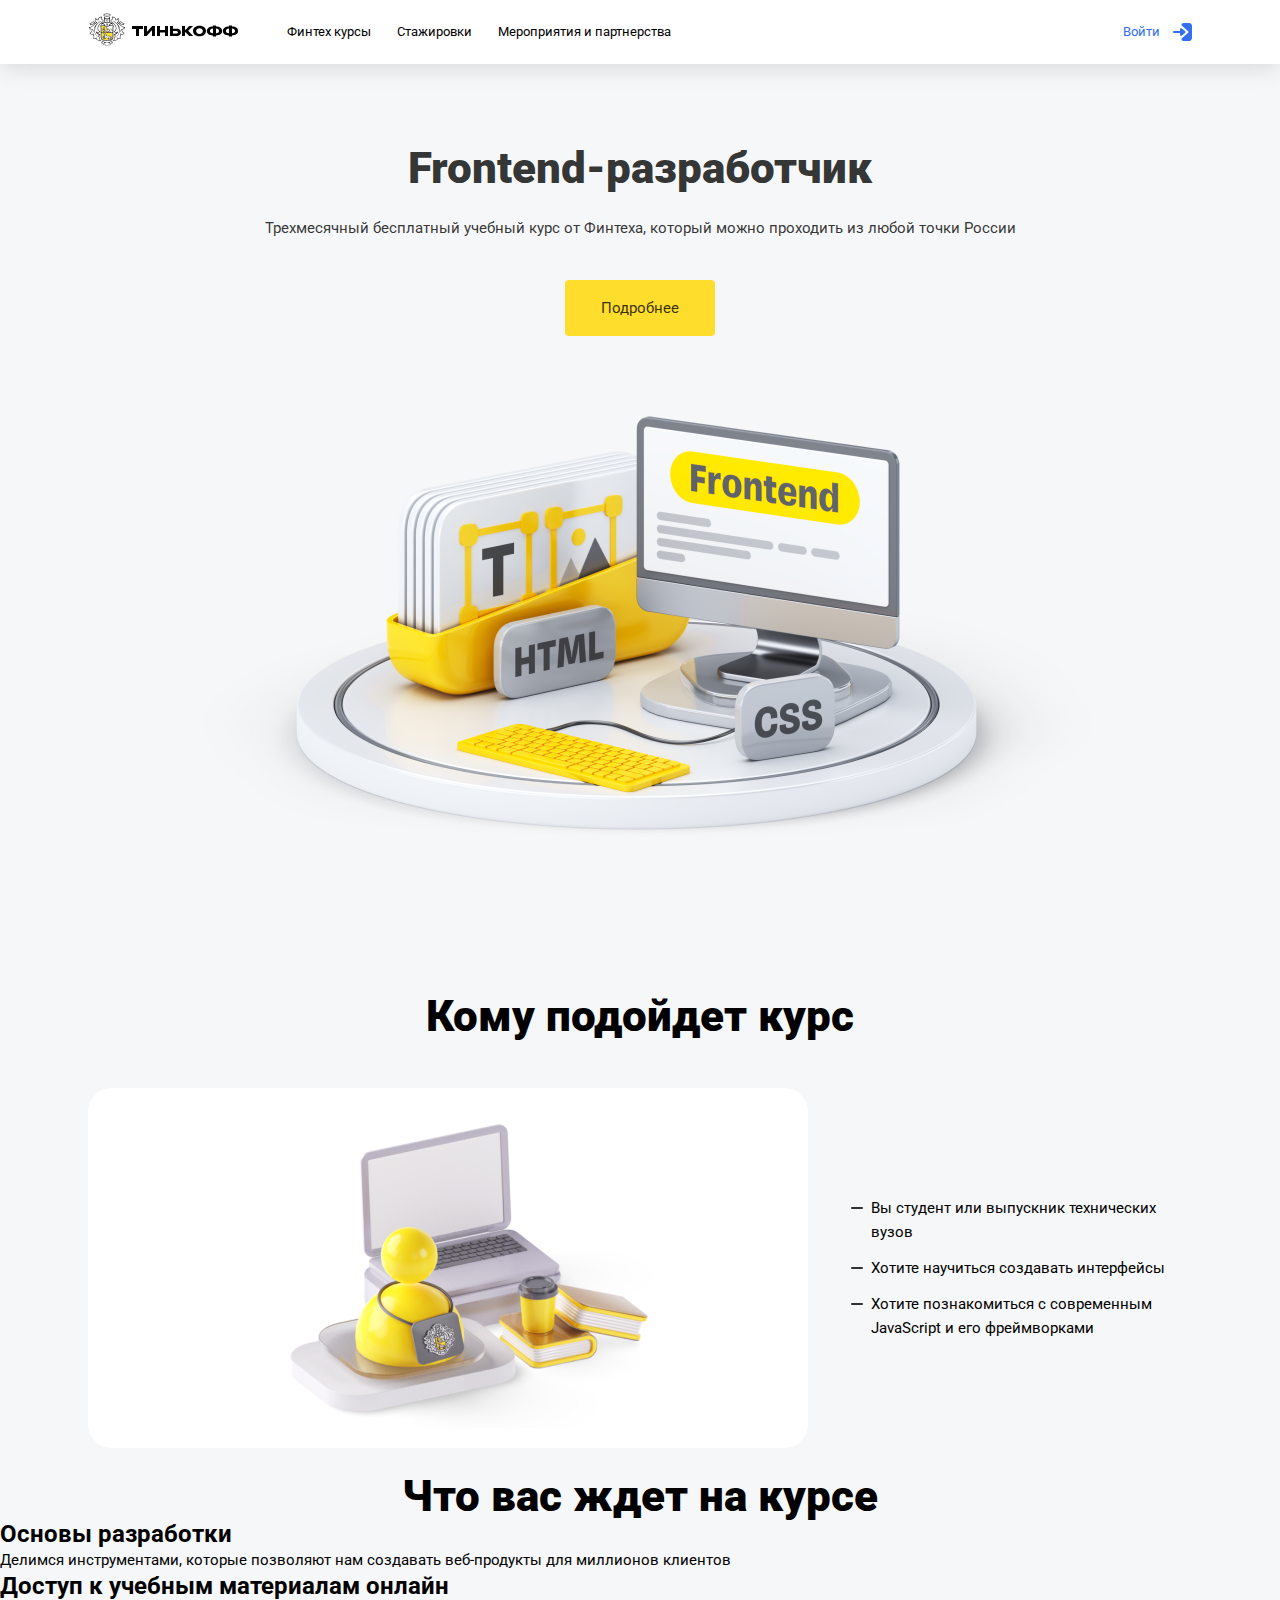
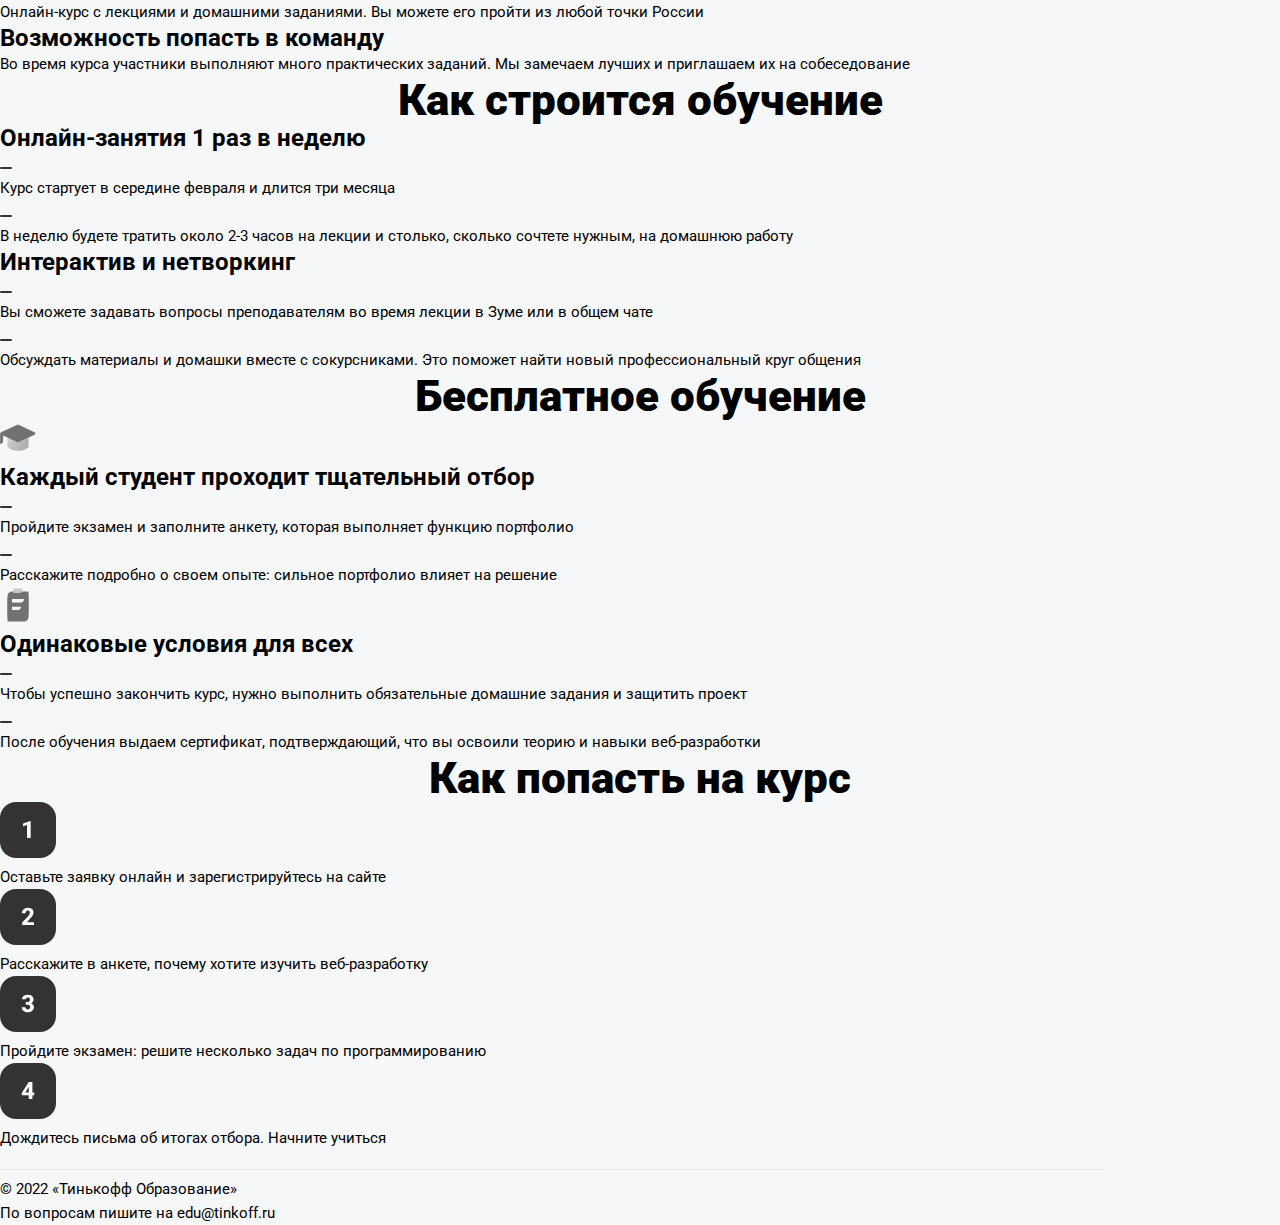
==== index.html @ 78df6ac8 "Add files via upload" ====
<!DOCTYPE html>
<html lang="en">
<head>
    <meta charset="UTF-8">
    <meta name="viewport" content="width=device-width, initial-scale=1.0">
    <title>Тинькофф Образование</title>

    <link rel="stylesheet" href="css/style.css">

    <link rel="preconnect" href="https://fonts.googleapis.com">
    <link rel="preconnect" href="https://fonts.gstatic.com" crossorigin>
    <link href="https://fonts.googleapis.com/css2?family=Roboto:wght@400;700;900&display=swap" rel="stylesheet">

</head>
<body>
    
    <!--<div class="container">-->

    <!-- Header ----------------------------------------->
    <header class="header">
            <div class="main-header">
                    <div class="master">

                        <div class="left-side">
                            <div class="left-side__container">
                                <div class="left-side__logo">
                                    <div class="heraldic">
                                        <svg width="38" height="34" viewBox="0 0 38 34" fill="none" xmlns="http://www.w3.org/2000/svg">
                                        <g clip-path="url(#clip0_2415_384)">
                                        <path fill-rule="evenodd" clip-rule="evenodd" d="M38 14.3219L37.5071 15.9031C37.2444 16.7232 36.3868 18.0743 34.7876 18.2136C34.962 18.9532 35.352 19.7826 36.2124 20.1404L37.4497 20.6493L36.7815 21.8149C36.6311 22.063 35.8534 23.206 34.2313 23.206C33.9535 23.2051 33.6852 23.1773 33.4282 23.1227C33.3619 23.4122 33.2806 23.7026 33.1843 23.9912C32.8055 25.1229 33.1321 25.911 33.1462 25.9435L33.743 27.2023L32.3727 27.5652C32.3619 27.569 31.9451 27.6815 31.4381 27.6815C31.2045 27.6815 30.9804 27.657 30.7717 27.6076C30.6129 27.5695 30.4592 27.5205 30.3121 27.4607C30.1345 27.7794 29.9207 28.0685 29.6716 28.3255C28.799 29.2251 27.5598 29.6808 25.9889 29.6808L24.8639 29.6662L27.1707 30.6294L25.4461 31.4687C24.8343 31.7681 24.049 32.1513 23.2568 32.4418L23.4781 33.0439L22.871 33.3212C22.8169 33.3456 21.6614 33.863 19.7385 33.9769C19.7385 33.9769 19.2765 34 19.0195 34C18.762 34 18.2949 33.9783 18.2949 33.9783C16.3593 33.8672 15.1944 33.3456 15.1403 33.3212L14.5351 33.0444L14.7545 32.4432C13.9834 32.1612 13.2268 31.7926 12.5882 31.481L10.8312 30.6303L13.1455 29.6662L12.0252 29.6808H12.0201C10.4515 29.6808 9.21229 29.2256 8.33824 28.3269C8.08825 28.0675 7.87396 27.778 7.69727 27.4607C7.55066 27.5205 7.39794 27.5695 7.23957 27.6066C7.03046 27.657 6.80584 27.6815 6.57229 27.6815C6.05632 27.6815 5.6442 27.5676 5.62728 27.5624L4.26311 27.2023L4.87447 25.9199L4.87492 25.9188C4.8888 25.8837 5.19783 25.1035 4.8256 23.9922C4.7288 23.7036 4.64703 23.4127 4.58171 23.1227C4.32513 23.1773 4.05916 23.2051 3.78379 23.206C2.51078 23.206 1.61605 22.4631 1.23542 21.8281L0.560143 20.6503L1.79838 20.1395C2.65645 19.7826 3.04696 18.9527 3.22317 18.2127C1.60289 18.0672 0.75704 16.7175 0.503283 15.9027L0 14.3219L1.66116 14.3741C1.7824 14.3736 2.78427 14.3445 3.75418 13.6388C3.73168 13.6407 3.70935 13.643 3.68705 13.6453C3.63624 13.6505 3.58557 13.6557 3.53332 13.6557C2.53474 13.6557 1.5653 13.0522 1.17668 12.1884L0.478848 10.6288C1.51079 10.6481 2.17807 10.5276 2.17807 10.5276L2.17835 10.5275L2.18001 10.5272C2.21892 10.5205 2.82969 10.4156 3.53426 9.69525C4.06104 9.15765 4.71188 8.87284 5.41723 8.87284C5.72549 8.87284 6.00134 8.92839 6.23771 9.00418C6.20105 8.87755 6.16675 8.75044 6.1456 8.6191C5.94166 7.30239 6.69259 6.2559 6.84531 6.05865L8.09154 4.52681L8.85374 6.32557C8.85374 6.32557 9.04453 6.73843 9.38569 6.94085C9.49001 6.41501 9.74565 5.82327 10.2908 5.25883C11.3152 4.19492 12.5642 4.03533 13.2179 4.03533C13.5224 4.03533 13.7371 4.06876 13.8081 4.08006L13.8565 4.08759L15.27 4.36675C15.1854 4.03628 15.004 3.4596 14.6709 2.94082L13.8523 1.66413L15.9082 1.89904L16.5618 0.505594L17.8334 1.16089L19.0031 0L20.1764 1.16089L21.4448 0.505594L22.1003 1.89904L24.1567 1.66507L23.3395 2.94035C23.0068 3.4596 22.8244 4.03769 22.7389 4.3691L24.2201 4.07723C24.2723 4.06876 24.4889 4.03533 24.792 4.03533C25.4456 4.03533 26.6952 4.19492 27.7219 5.2593C28.2661 5.82421 28.5213 6.41501 28.6246 6.94085C28.9677 6.73654 29.1604 6.3171 29.1627 6.31145L29.9235 4.52304L31.1509 6.04547C31.1514 6.04453 32.0884 7.1574 31.8647 8.61722C31.8436 8.7495 31.8093 8.87755 31.7717 9.00418C32.0095 8.92886 32.2853 8.87284 32.5941 8.87284C33.2989 8.87284 33.9498 9.15765 34.4756 9.69525C35.2087 10.4461 35.8431 10.5285 35.8497 10.529C35.8497 10.529 36.6542 10.6405 37.5348 10.6288L36.8332 12.1884C36.4455 13.0522 35.4765 13.6557 34.4761 13.6557C34.4239 13.6557 34.3731 13.6505 34.3224 13.6452C34.3005 13.6429 34.2786 13.6406 34.2566 13.6388C35.2289 14.3445 36.2308 14.3736 36.3684 14.3736L38 14.3219ZM2.17806 10.5275C2.17803 10.5275 2.17804 10.5276 2.17807 10.5276L2.17806 10.5275Z" fill="white"/>
                                        <path fill-rule="evenodd" clip-rule="evenodd" d="M22.1378 20.5525H13.3681V15.482C13.3681 14.991 13.2243 14.4972 13.0547 14.041H17.0072C17.3831 14.4148 17.7506 14.6483 18.1007 14.7759C18.0556 14.9566 17.9959 15.329 18.1641 15.7004C18.3023 16.0003 18.5513 16.231 18.9122 16.3849C18.9512 16.7554 19.1857 17.3123 19.8319 17.558C19.548 17.8438 19.2731 18.114 19.1618 18.2223L16.5382 18.1804C16.479 18.1507 16.378 18.0839 16.3324 17.9893C16.3297 17.9824 16.3261 17.9771 16.3226 17.9718C16.3192 17.9668 16.3158 17.9617 16.3131 17.9554L16.7412 18.0246C16.7501 18.0255 16.7595 18.0255 16.7684 18.0255H16.7685C16.8512 18.0255 16.9235 17.9685 16.9372 17.8838C16.9513 17.7882 16.8878 17.7012 16.7952 17.6866L16.2685 17.6037L16.8526 15.5818L16.299 14.4148L15.4127 15.3544L15.3582 17.4559L14.7624 17.3617C14.6703 17.3439 14.5824 17.4107 14.5664 17.5044C14.5518 17.5966 14.6148 17.6842 14.7083 17.7007L14.9583 17.7393C14.869 17.7897 14.8098 17.8306 14.8028 17.8358L14.7525 17.872L14.7384 17.9342C14.5932 18.524 14.9212 19.0838 15.2755 19.3342L15.2628 19.4086C15.2483 19.4995 15.2694 19.5875 15.323 19.6619C15.3751 19.7372 15.4536 19.7828 15.5434 19.7984C15.5612 19.8021 15.5805 19.8036 15.5984 19.8036C15.7516 19.8036 15.8855 19.6976 15.9226 19.5413C16.0551 19.5574 16.1759 19.5606 16.2586 19.5606H16.3281L19.7698 20.1839L19.8286 20.1444C20.1021 19.9533 21.1481 19.1902 21.4911 18.9369C21.5847 19.0179 21.6899 19.0913 21.8177 19.1525C21.7064 19.5253 21.6998 20.0992 22.1378 20.5525ZM13.3672 20.8945H24.6424L24.6448 25.1431C24.6448 26.5516 23.8191 27.535 22.5189 27.8552L22.736 26.7187C22.7482 26.6514 22.7623 26.5733 22.7712 26.5074C22.8332 26.5337 22.8981 26.5549 22.9686 26.5681C23.0494 26.5836 23.1246 26.5912 23.1932 26.5912C23.5254 26.5912 23.7195 26.4156 23.8483 26.2663L24.0156 26.071L23.8788 25.8573C23.8666 25.8365 23.5635 25.3573 23.3323 25.0297C23.2862 24.9656 23.2421 24.9011 23.1979 24.8324L23.197 24.8311C22.9326 24.4345 22.6022 23.9389 21.9395 23.9389L21.8798 23.9403C21.7708 23.9474 21.6768 23.9686 21.6002 23.9978C21.3925 23.9003 21.1768 23.849 20.9531 23.849C20.6787 23.849 20.4479 23.9253 20.2933 23.978C20.2794 23.982 20.2661 23.9861 20.2534 23.9901C20.2256 23.9987 20.2006 24.0065 20.1787 24.01L18.939 23.8881C18.923 23.8853 18.8723 23.8551 18.8107 23.7822V23.7756L19.0791 23.6682C19.0034 22.7724 18.1453 22.2216 17.6669 22.0347C17.6458 21.9453 17.6026 21.8558 17.5274 21.7833L17.2609 21.5296L17.0269 21.8111L16.9108 21.9542L15.174 21.2396L16.3042 22.6608L15.8587 23.3378C15.6952 23.5115 15.8751 23.6852 15.8751 23.6852L16.3361 24.0039L16.8136 23.825C16.8243 23.825 16.8342 23.8266 16.8443 23.8282C16.8498 23.8291 16.8553 23.83 16.861 23.8306C16.8476 23.8712 16.8324 23.9785 16.8182 24.079C16.807 24.1581 16.7964 24.233 16.7877 24.268L15.9588 24.1046L15.088 24.5975C14.6407 24.927 14.5796 25.4717 14.7455 25.8445L14.8418 26.0564L14.979 26.3553L15.284 26.2287C15.2887 26.2282 15.2924 26.2263 15.2948 26.2244C15.1853 26.5747 15.2304 26.908 15.425 27.1264L15.6101 27.359L15.8568 27.6711L16.127 27.3806C16.206 27.3006 16.464 27.0116 16.5438 26.7639L16.6021 26.5747L16.4705 26.4292L16.4484 26.4029L16.5969 26.1576L17.6792 26.4128L17.9226 26.4692L18.0518 26.255L18.1223 26.1383C18.1355 26.1138 18.1387 26.1096 18.189 26.1096C18.2271 26.1096 18.2656 26.1138 18.3065 26.1232C18.7158 26.2 19.0917 26.239 19.4259 26.239C19.7506 26.239 19.9442 26.2263 20.1744 26.1496C20.1744 26.1496 20.7557 26.8105 20.7755 26.8355L20.4202 27.9361L20.4042 28.002C19.7304 28.0571 19.4024 28.2049 19.0057 28.6013C18.4301 28.0293 18.0217 27.9686 16.4748 27.9686C14.6223 27.9686 13.3672 26.8812 13.3672 25.1431V20.8945Z" fill="#FFDD2D"/>
                                        <path fill-rule="evenodd" clip-rule="evenodd" d="M16.2932 3.08823L16.5883 3.1193L16.7162 2.84956L17.0879 2.05256L17.7786 2.41034L18.046 2.54733L19.0042 1.59546L19.7509 2.33596L19.9647 2.54733L20.2326 2.41034L20.9191 2.05256L21.2965 2.84956L21.4215 3.1193L21.7166 3.08823L21.999 3.05434C21.8698 3.34574 21.7744 3.62301 21.7062 3.85227C20.9609 3.43612 19.9924 3.19933 19.0042 3.19933C18.0207 3.19933 17.0531 3.43612 16.305 3.85227C16.2359 3.62301 16.1415 3.34574 16.0122 3.05434L16.2932 3.08823ZM19.0042 3.61501C20.3265 3.61501 21.3843 4.05423 21.9689 4.52169C21.9689 4.52169 22.1423 3.47472 22.7349 2.5511L21.67 2.67255L21.1127 1.48671L20.0427 2.03938L19.0042 1.01172L17.969 2.03938L16.8966 1.48671L16.3402 2.67255L15.2754 2.5511C15.8684 3.47472 16.0414 4.52169 16.0414 4.52169C16.6297 4.05423 17.6842 3.61501 19.0042 3.61501ZM22.2052 31.6485L21.6901 30.2292C22.3029 30.0423 23.3565 29.6403 23.8287 29.3729L23.5139 30.4057L24.5806 30.7611C23.9354 31.0855 23.153 31.3882 22.2052 31.6485ZM19.0074 32.9243C17.7658 32.9243 16.3495 32.638 15.9317 32.4893L16.5661 30.7705C17.092 30.9245 18.1864 31.0878 18.9806 31.0827H19.0308C19.825 31.0878 20.918 30.9245 21.4467 30.7705L22.0797 32.4893C21.6624 32.638 20.2456 32.9243 19.0074 32.9243ZM13.4308 30.7611L14.4994 30.4057L14.1832 29.3729C14.6545 29.6403 15.7099 30.0423 16.3213 30.2292L15.8058 31.6485C14.8613 31.3882 14.0756 31.0855 13.4308 30.7611ZM24.6285 30.4457L23.9791 30.1962L24.1586 29.5235L24.356 28.791C24.356 28.791 23.2051 29.4167 21.583 29.886C21.1229 30.0178 20.7747 30.0785 20.7747 30.0785V30.5775C20.7747 30.5775 19.9072 30.7282 19.0308 30.7282H18.9806C18.1032 30.7282 17.2372 30.5775 17.2372 30.5775V30.0785C17.2372 30.0785 16.888 30.0178 16.4284 29.886C14.8067 29.4167 13.6569 28.791 13.6569 28.791L13.8514 29.5235L14.0347 30.1962L13.3829 30.4457L12.6602 30.7159C12.7383 30.7538 12.8193 30.7933 12.9029 30.834L12.9029 30.834C13.7041 31.2245 14.7353 31.727 15.6864 31.9879L15.4388 32.6663C15.4388 32.6663 16.771 33.274 18.9904 33.2797V33.2811H19.0205V33.2797C21.2423 33.274 22.5736 32.6663 22.5736 32.6663L22.3245 31.9879C23.2873 31.7239 24.3333 31.2126 25.1357 30.8202L25.3494 30.7159L24.6285 30.4457ZM34.2455 22.0284C35.3019 22.0284 35.7619 21.2258 35.7619 21.2258C33.2305 20.1732 33.48 16.7762 33.48 16.7762C33.48 16.7762 33.8089 17.0219 34.4494 17.045C34.4725 17.0464 34.4922 17.0464 34.5157 17.0464C35.9104 17.0464 36.3831 15.5499 36.3831 15.5499H36.3554C36.0998 15.5499 34.0265 15.4896 32.5604 13.623L32.4331 13.4611C31.5237 12.3019 30.7356 11.2976 29.2427 10.8922L29.0895 10.8649L29.0557 10.7081C29.0129 10.4694 29.1765 10.2449 29.5472 10.0034C31.7023 8.58971 30.2389 6.78624 30.2389 6.78624C30.2389 6.78624 29.6234 8.22817 28.2465 8.22817C28.2299 8.22817 28.2129 8.2277 28.1959 8.22723C28.1787 8.22676 28.1615 8.22628 28.1445 8.22628L28.1172 8.2249C27.9699 8.21748 27.8274 8.2103 27.6845 8.18015L27.4307 8.13072C27.4307 8.13072 27.8236 7.06069 26.8762 6.07869C26.1624 5.33725 25.294 5.21108 24.7926 5.21108C24.5398 5.21108 24.3795 5.24356 24.3795 5.24356C24.8551 5.86685 25.1995 6.90157 24.6502 7.53992C24.4663 7.75226 24.1796 7.88634 23.8974 8.01836C23.4506 8.22732 23.0149 8.43113 23.0149 8.93195C23.0149 9.2789 23.3382 9.68281 23.9181 10.0453C25.6615 11.1459 27.3927 12.6067 28.1135 14.5627C29.0129 17.0026 27.9988 18.623 26.5529 19.5522C26.5529 19.5522 27.0068 19.9703 27.6643 20.0239C27.7982 20.0367 27.9288 20.0428 28.051 20.0428C29.4396 20.0428 30.1581 19.3903 30.1581 19.3903C30.1581 19.3903 30.0392 20.2918 29.317 21.1288C28.6502 21.9013 27.7747 22.357 26.4392 22.3758C26.4392 22.3758 26.3974 22.9963 26.989 23.5339C27.3673 23.8733 28.2404 23.983 28.2404 23.983C28.2404 23.983 26.6046 24.3154 26.4241 26.736C26.3255 28.0475 25.9909 28.5032 25.9909 28.5032H26.0205C29.817 28.5032 29.7197 25.2414 29.7197 25.2414C29.7197 25.2414 29.9838 26.2073 31.043 26.4592C31.1713 26.4926 31.3075 26.5058 31.4377 26.5058C31.7784 26.5058 32.0749 26.4253 32.0749 26.4253C32.0749 26.4253 31.52 25.2541 32.0702 23.6144C32.5265 22.2539 32.4532 21.246 32.4532 21.246C32.4532 21.246 32.9645 22.0209 34.2323 22.0284H34.2455ZM36.8211 15.6873C36.7976 15.7622 36.2252 17.5044 34.5157 17.5044L34.4349 17.5021C34.2516 17.4969 34.089 17.472 33.9471 17.4442C34.0166 18.3946 34.3648 20.1506 35.9367 20.8045L36.4184 21.0031L36.1585 21.4565L36.1566 21.4595C36.1118 21.5326 35.5275 22.4851 34.2319 22.4851C33.651 22.4832 33.2013 22.3387 32.8658 22.1635C32.8146 22.5938 32.7093 23.146 32.5035 23.7632C32.0287 25.1784 32.4631 26.1745 32.4866 26.2284L32.487 26.2295L32.7225 26.7275L32.1896 26.8692L32.1872 26.8698C32.1408 26.8813 31.8198 26.961 31.4377 26.961C31.2559 26.961 31.0886 26.9413 30.9354 26.9055C30.5312 26.8099 30.2216 26.6301 29.9814 26.4253C29.8358 26.8721 29.5881 27.3767 29.1558 27.8235C28.4241 28.579 27.3682 28.9599 25.9895 28.9599L25.1549 28.9486L25.6164 28.2424C25.6196 28.2382 25.8861 27.8235 25.9693 26.7031C26.0675 25.3609 26.5741 24.5771 27.0731 24.1271C26.9303 24.0583 26.7944 23.9741 26.6817 23.8714C25.9467 23.2096 25.9777 22.4309 25.982 22.3462L26.0139 21.9263L26.4317 21.9197C27.5562 21.9013 28.3381 21.5657 28.9735 20.828C29.122 20.6548 29.2413 20.482 29.3372 20.3135C28.9871 20.4203 28.5562 20.4999 28.051 20.4999C27.9171 20.4999 27.7742 20.4919 27.6248 20.482C26.8366 20.4143 26.3037 19.9445 26.2435 19.8914L26.2432 19.8912L25.8062 19.4892L26.3053 19.1681C27.4171 18.4535 28.5623 17.0982 27.6845 14.7218C27.1173 13.1768 25.8039 11.7772 23.6751 10.436C22.9557 9.98033 22.5586 9.44414 22.5586 8.93195C22.5586 8.14061 23.2202 7.82849 23.7043 7.60583L23.7491 7.58437C23.9703 7.47855 24.193 7.37201 24.3053 7.24193C24.6793 6.80695 24.364 5.97371 24.0158 5.52225L23.5727 4.93663L24.2912 4.79352C24.2943 4.79324 24.301 4.79225 24.3112 4.79074C24.3704 4.78194 24.5462 4.75586 24.7926 4.75586C25.3321 4.75586 26.364 4.88673 27.2056 5.75951C27.9058 6.48542 27.9965 7.25841 27.9598 7.75788C28.0126 7.76231 28.0665 7.76501 28.122 7.76778L28.168 7.77012H28.2465C29.2861 7.77012 29.7862 6.67768 29.8179 6.60852L29.8188 6.60641L30.1163 5.90686L30.5923 6.49672C30.6229 6.5325 31.3231 7.40905 31.1548 8.5078C31.0402 9.23841 30.5829 9.86782 29.7963 10.3857C29.7122 10.4407 29.6506 10.4878 29.6078 10.5269C31.0854 11.0084 31.9133 12.0625 32.7844 13.1716L32.7925 13.182L32.9189 13.3401C34.2563 15.0429 36.143 15.0932 36.369 15.0932H36.3714L37.0124 15.073L36.8211 15.6873ZM32.5932 10.0489C32.9118 10.0489 33.2831 10.1576 33.6341 10.5211C34.7361 11.6415 35.761 11.7041 35.761 11.7041C35.5749 12.1174 35.0349 12.4799 34.4757 12.4799C34.3465 12.4799 34.2163 12.4601 34.088 12.4154C33.7389 12.2975 33.4931 11.9926 33.1995 11.6286C32.8554 11.2018 32.4457 10.6938 31.7272 10.3106C31.7272 10.3106 32.0984 10.0489 32.5932 10.0489ZM31.5101 10.7155C32.1477 11.0559 32.5195 11.512 32.8451 11.9164L32.858 11.9323L32.858 11.9323C33.1738 12.3215 33.4751 12.6929 33.9447 12.849C34.1134 12.9069 34.2929 12.9346 34.4757 12.9346C35.1886 12.9346 35.9057 12.4973 36.1773 11.8914L36.4508 11.2846L35.7892 11.2451C35.7581 11.2446 34.9071 11.1665 33.9612 10.1981C33.5716 9.80034 33.1003 9.5918 32.5932 9.5918C31.9961 9.5918 31.5477 9.87971 31.4703 9.92943L31.4631 9.93404L30.8555 10.3629L31.5101 10.7155ZM31.8107 16.7911V16.7675C32.393 19.8138 33.6881 20.5957 33.6881 20.5957C32.6575 20.0868 32.0076 18.7367 31.8502 18.2504C31.6792 20.9281 30.3751 22.7857 28.8498 24.5746C28.0584 25.502 27.7826 26.4035 27.7826 26.4035C27.7826 26.4035 27.9353 25.3819 28.619 24.5506C30.042 22.8379 31.3949 20.7059 31.4949 18.241C31.5636 16.5199 31.1228 15.1251 30.4334 13.975C30.8187 15.1726 30.7642 16.639 29.455 18.008C29.455 18.008 32.0612 14.8798 28.4184 11.6725C27.3834 10.8061 26.2787 10.1749 25.4312 9.69065L25.4312 9.69064C25.0847 9.49266 24.7812 9.31924 24.543 9.16432C27.5105 10.1341 28.9597 9.06641 28.9597 9.06641C28.0124 9.88929 26.7854 9.87517 26.0242 9.75654C26.2309 9.85728 26.4452 9.96273 26.6764 10.087C29.1787 11.4484 31.4273 13.6888 31.8107 16.7911ZM11.9898 28.5032C8.19283 28.5032 8.28963 25.2414 8.28963 25.2414C8.28963 25.2414 8.0246 26.2073 6.96681 26.4592C6.83993 26.4926 6.7046 26.5058 6.57255 26.5058C6.23186 26.5058 5.93675 26.4253 5.93675 26.4253C5.93675 26.4253 6.4889 25.2541 5.93863 23.6144C5.48375 22.2544 5.55752 21.246 5.55752 21.246C5.55752 21.246 5.04719 22.0209 3.77794 22.0284H3.76525C2.70982 22.0284 2.24882 21.2258 2.24882 21.2258C4.7784 20.1732 4.53075 16.7762 4.53075 16.7762C4.53075 16.7762 4.20181 17.0219 3.56037 17.045C3.53687 17.0464 3.5162 17.0464 3.49411 17.0464C2.09845 17.0464 1.62571 15.5499 1.62571 15.5499H1.65391C1.91189 15.5499 3.98283 15.4891 5.44803 13.623L5.57246 13.4647C6.48362 12.3037 7.27253 11.2984 8.76472 10.8922L8.9212 10.8644L8.95457 10.7081C8.9978 10.4694 8.83474 10.2449 8.46397 10.0034C6.30939 8.58971 7.77272 6.78671 7.77272 6.78671C7.77272 6.78671 8.38456 8.22817 9.76518 8.22817C9.78155 8.22817 9.79747 8.22783 9.81366 8.22748L9.81374 8.22748C9.83051 8.22712 9.84758 8.22676 9.86574 8.22676L9.90281 8.22476C10.0452 8.21714 10.1861 8.20961 10.3253 8.18015L10.5791 8.13072C10.5791 8.13072 10.1848 7.06069 11.135 6.07869C11.8488 5.33725 12.7163 5.21108 13.2177 5.21108C13.4719 5.21108 13.6298 5.24356 13.6298 5.24356C13.1552 5.86685 12.8112 6.90157 13.3601 7.53992C13.544 7.75222 13.8303 7.88629 14.1123 8.01829C14.5587 8.22728 14.994 8.43107 14.994 8.93195C14.994 9.2789 14.6711 9.68281 14.0922 10.0453C12.3474 11.1459 10.6167 12.6067 9.89629 14.5627C8.9978 17.0031 10.0119 18.623 11.4597 19.5522C11.4597 19.5522 11.0044 19.9703 10.346 20.0239C10.2121 20.0367 10.0824 20.0428 9.95785 20.0428C8.57064 20.0428 7.85261 19.3903 7.85261 19.3903C7.85261 19.3903 7.97197 20.2918 8.69 21.1293C9.36105 21.9013 10.2351 22.357 11.5711 22.3758C11.5711 22.3758 11.6134 22.9963 11.0227 23.5334C10.6435 23.8733 9.76988 23.983 9.76988 23.983C9.76988 23.983 11.4071 24.3154 11.5871 26.7355C11.6848 28.0475 12.017 28.5032 12.017 28.5032H11.9898ZM12.3934 28.2424L12.3919 28.2398C12.3704 28.2027 12.1235 27.7772 12.0419 26.7031C11.9428 25.3605 11.4362 24.5771 10.9357 24.1271C11.0805 24.0583 11.2144 23.9741 11.3272 23.8714C12.0621 23.2096 12.0311 22.4309 12.026 22.3462L11.9978 21.9263L11.5767 21.9197C10.4555 21.9013 9.67213 21.5657 9.0368 20.828C8.88925 20.6548 8.76989 20.482 8.67309 20.3135C9.02271 20.4203 9.4508 20.4999 9.95785 20.4999C10.0937 20.4999 10.2351 20.4919 10.3845 20.482C11.174 20.4142 11.7083 19.9434 11.7675 19.8912L12.2045 19.4892L11.7059 19.1681C10.5899 18.4535 9.44939 17.0982 10.3253 14.7218C10.893 13.1768 12.2045 11.7772 14.3366 10.436C15.056 9.98033 15.4498 9.44414 15.4498 8.93195C15.4498 8.14061 14.79 7.82849 14.306 7.60583L14.2628 7.58519C14.0406 7.4791 13.8171 7.37235 13.705 7.24193C13.33 6.80695 13.6458 5.97371 13.994 5.52225L14.4404 4.93663L13.7177 4.79352L13.7022 4.79126C13.648 4.78296 13.4713 4.75586 13.2177 4.75586C12.6782 4.75586 11.6481 4.88673 10.807 5.75951C10.1059 6.48589 10.0138 7.25841 10.0499 7.75788C9.99643 7.76235 9.94262 7.76505 9.88689 7.76785L9.88686 7.76785L9.84225 7.77012H9.76518C8.70974 7.77012 8.21116 6.65019 8.19189 6.60641L7.89537 5.90686L7.41464 6.49672L7.41114 6.5013C7.35143 6.57889 6.69031 7.43803 6.85685 8.5078C6.9701 9.23841 7.42827 9.86782 8.21445 10.3857C8.29997 10.4407 8.35965 10.4878 8.40241 10.5269C6.92424 11.008 6.09739 12.0608 5.22713 13.1688L5.21683 13.182L5.09089 13.3401C3.75538 15.0429 1.86443 15.0932 1.6384 15.0932L0.994141 15.073L1.1901 15.6873C1.21312 15.7622 1.78313 17.5044 3.49411 17.5044L3.57635 17.5021C3.75773 17.4969 3.91986 17.472 4.06412 17.4442C3.99363 18.3942 3.64448 20.1506 2.07213 20.8045L1.59188 21.0031L1.85174 21.4565L1.85229 21.4574C1.88416 21.5105 2.46876 22.4851 3.7817 22.4851C4.35923 22.4832 4.80847 22.3387 5.14446 22.164C5.19522 22.5938 5.30095 23.146 5.50724 23.7632C5.97853 25.168 5.55313 26.1597 5.52425 26.2271L5.52322 26.2295L5.28685 26.7275L5.82068 26.8692C5.85592 26.8782 6.1844 26.961 6.57255 26.961C6.75394 26.961 6.9217 26.9413 7.07348 26.9055C7.47808 26.8099 7.79105 26.6301 8.02883 26.4253C8.17356 26.8721 8.42215 27.3767 8.85354 27.8235C9.58708 28.579 10.642 28.9599 12.0203 28.9599L12.8554 28.9486L12.3934 28.2424ZM5.41717 10.0499C5.09669 10.0499 4.72592 10.1591 4.37348 10.5221C3.27293 11.643 2.24851 11.7056 2.24851 11.7056C2.43319 12.1189 2.97406 12.4809 3.5328 12.4809C3.66249 12.4809 3.79266 12.4621 3.91813 12.4174C4.26803 12.2991 4.51497 11.9936 4.80963 11.6291C5.15449 11.2024 5.56471 10.6949 6.28182 10.3121C6.28182 10.3121 5.90918 10.0499 5.41717 10.0499ZM4.06428 12.8509C3.8951 12.9088 3.71607 12.9361 3.5328 12.9361C2.8204 12.9361 2.10471 12.4988 1.83169 11.8934L1.56055 11.2861L2.22125 11.2471C2.2518 11.2461 3.10047 11.1684 4.04783 10.1996C4.43692 9.80183 4.90872 9.59375 5.41717 9.59375C6.01335 9.59375 6.45931 9.88032 6.53711 9.93032L6.54451 9.93505L7.15399 10.3644L6.49752 10.717C5.86424 11.0547 5.49752 11.507 5.17187 11.9086L5.16436 11.9179L5.15469 11.9298C4.83821 12.3209 4.53644 12.6939 4.06428 12.8509ZM6.51585 18.241C6.44489 16.5199 6.88614 15.1251 7.57645 13.975C7.19159 15.1726 7.24375 16.639 8.55483 18.0084C8.55483 18.0084 5.94772 14.8798 9.59288 11.6725C10.6279 10.8055 11.7323 10.1741 12.5796 9.68975L12.5796 9.68974C12.9252 9.49214 13.2281 9.319 13.4659 9.16432C10.4994 10.1341 9.05059 9.06641 9.05059 9.06641C9.99701 9.88929 11.2244 9.87517 11.9852 9.75654L11.9487 9.77441C11.7539 9.86973 11.5497 9.96961 11.3335 10.087C8.8302 11.4484 6.58305 13.6888 6.19771 16.7911V16.7675C5.61642 19.8138 4.32227 20.5957 4.32227 20.5957C5.35186 20.0868 6.00035 18.7367 6.15824 18.2504C6.33023 20.9281 7.63425 22.7857 9.15914 24.5746C9.95049 25.502 10.2291 26.4035 10.2291 26.4035C10.2291 26.4035 10.0745 25.3819 9.38752 24.5506C7.96696 22.8384 6.61547 20.7059 6.51585 18.241ZM16.4967 5.78082L19.0037 6.77318L21.5117 5.78082C21.2993 5.27523 20.3162 4.84496 19.0037 4.84354C17.6931 4.84496 16.71 5.27523 16.4967 5.78082ZM19.1879 10.7713L20.873 9.88159L21.4745 6.3914L19.1879 7.16909V10.7713ZM22.6874 11.2859L21.9167 10.8377L21.1249 10.3834L19.0098 11.5372L19.0037 11.5325L18.9999 11.5372L16.8844 10.3834L16.0926 10.8377L15.3205 11.2859H15.3116L15.1161 11.3993C15.5517 11.5198 15.883 11.7354 16.1635 12.0221C16.1681 12.0265 16.1723 12.0312 16.1765 12.036C16.1827 12.043 16.1891 12.0501 16.1969 12.0565C16.2589 12.1233 16.32 12.1958 16.3797 12.2693L16.3822 12.2723C16.3953 12.288 16.4073 12.3025 16.4206 12.3211C16.4751 12.3936 16.5296 12.4708 16.5832 12.5494C16.5898 12.5582 16.5963 12.568 16.603 12.5781C16.6081 12.5859 16.6134 12.5939 16.6189 12.6016C16.6823 12.6981 16.7425 12.7975 16.8021 12.9001C17.3501 13.8473 18.226 14.4131 19.0037 14.4145C19.7824 14.4131 20.6578 13.8473 21.2067 12.9001C21.2673 12.7946 21.3289 12.693 21.3923 12.5974C21.4017 12.5837 21.412 12.5696 21.421 12.5555C21.4745 12.4741 21.5314 12.395 21.5906 12.3182C21.5982 12.3081 21.6057 12.2986 21.6127 12.2895L21.6263 12.2721C21.6874 12.1958 21.7509 12.1224 21.8148 12.0541C21.8193 12.0498 21.8235 12.0454 21.8276 12.0413C21.8335 12.0352 21.8392 12.0293 21.8453 12.024C22.1244 11.7378 22.4567 11.5198 22.8918 11.3993L22.6982 11.2859H22.6874ZM24.6413 15.4831C24.6413 14.9921 24.7842 14.4983 24.9566 14.0421H21.0027C20.397 14.6438 19.8162 14.8669 19.2969 14.9187C19.2029 14.9281 19.1076 14.9342 19.0112 14.9342H18.9981C18.9013 14.9342 18.8054 14.9281 18.7114 14.9187C18.6207 14.9107 18.5258 14.8961 18.4304 14.874C18.3966 15.01 18.3533 15.292 18.4765 15.5613C18.5869 15.8042 18.8101 15.9854 19.1353 16.106L19.2448 16.1483L19.2467 16.2665C19.2467 16.3018 19.2725 17.0686 20.1057 17.2814L20.1381 17.2478L20.1382 17.2478L20.1384 17.2475C20.2613 17.1203 20.3725 17.005 20.4572 16.9077C20.2871 16.5056 20.3759 16.0961 20.6235 15.8946C20.6127 15.9369 20.5042 16.943 21.3082 17.3167L21.4412 17.3794L21.4017 17.5215C21.389 17.5634 21.1202 18.5369 22.0948 18.899L22.2668 18.9644L22.1907 19.1315C22.1733 19.1696 21.7922 20.0518 22.6916 20.5537H24.6427V19.0021C23.9491 18.9168 23.655 18.3581 23.5793 17.9626C23.2569 17.9075 23.0074 17.7673 22.8354 17.5399C22.47 17.0572 22.7125 16.611 22.7714 16.5026C22.7784 16.4897 22.7828 16.4816 22.7833 16.4788C22.7828 16.4835 22.7833 17.0098 23.1075 17.3346C23.2682 17.4909 23.459 17.6124 23.7461 17.6402L23.8885 17.6529L23.9007 17.7979C23.9035 17.8289 23.9816 18.5421 24.6427 18.6532L24.6413 15.4831ZM22.7367 26.7197L22.5187 27.857C23.8194 27.5364 24.6451 26.553 24.6451 25.1445L24.6427 20.8959H13.367V25.1445C13.367 26.8825 14.6226 27.9705 16.4751 27.9705C18.0225 27.9705 18.4304 28.0307 19.0061 28.6027C19.4027 28.2063 19.7307 28.058 20.4045 28.0034L20.42 27.937L20.7762 26.8373C20.756 26.8119 20.1752 26.151 20.1752 26.151C19.9445 26.2277 19.7504 26.24 19.4262 26.24C19.092 26.24 18.7156 26.2018 18.3073 26.1246C18.2659 26.1152 18.2279 26.1114 18.1893 26.1114C18.1391 26.1114 18.1362 26.1152 18.1226 26.1402L18.0521 26.2564L17.9229 26.4706L17.679 26.4146L16.5972 26.159L16.4488 26.4042L16.4708 26.4306L16.6024 26.5761L16.5437 26.7653C16.4647 27.0129 16.2063 27.3025 16.1273 27.3815L15.8571 27.6725L15.6109 27.3608L15.4257 27.1278C15.2307 26.9094 15.1861 26.5761 15.2956 26.2254C15.2928 26.2277 15.2885 26.2291 15.2843 26.2305L14.9793 26.3567L14.8421 26.0578L14.7458 25.8464C14.5794 25.4731 14.6405 24.9284 15.0883 24.5989L15.9591 24.1065L16.788 24.2694C16.7968 24.234 16.8076 24.1582 16.819 24.0784L16.819 24.0783L16.819 24.0783C16.8332 23.9784 16.8483 23.8723 16.8613 23.832C16.8556 23.8314 16.8501 23.8305 16.8446 23.8296L16.8446 23.8296C16.8345 23.828 16.8246 23.8264 16.8139 23.8264L16.3364 24.0048L15.8755 23.687C15.8755 23.687 15.6955 23.5124 15.8585 23.3391L16.3045 22.6622L15.1743 21.241L16.9116 21.9556L17.0268 21.8125L17.2612 21.531L17.5277 21.7842C17.6029 21.8572 17.6461 21.9466 17.6668 22.0361C18.1452 22.223 19.0037 22.7738 19.0794 23.6696L18.811 23.7774V23.7835C18.8731 23.8565 18.9233 23.8862 18.9389 23.8895L20.1794 24.0119C20.1997 24.0079 20.2235 24.0005 20.2498 23.9923L20.2499 23.9923C20.2639 23.9879 20.2787 23.9833 20.2941 23.9789C20.4482 23.9266 20.6785 23.8509 20.9534 23.8509C21.1771 23.8509 21.3923 23.9017 21.6009 23.9991C21.6771 23.9704 21.7711 23.9488 21.8801 23.9417L21.9393 23.9403C22.6026 23.9403 22.9334 24.436 23.1979 24.8321L23.1987 24.8333C23.2428 24.9025 23.2861 24.9666 23.3321 25.031C23.5643 25.3587 23.8669 25.8375 23.8791 25.8586L24.0154 26.0728L23.8486 26.2677C23.7198 26.4174 23.5257 26.5925 23.193 26.5925C23.1249 26.5925 23.0502 26.5845 22.9684 26.569C22.8979 26.5558 22.8335 26.5351 22.7715 26.5092C22.7645 26.5577 22.755 26.6132 22.7459 26.6659L22.7459 26.666L22.7367 26.7197ZM15.6325 25.6016L15.5738 25.4547C15.5319 25.3587 15.5376 25.2551 15.6184 25.1986L16.0926 24.8705L16.8848 25.023C16.8848 25.023 16.7415 24.8432 16.7556 24.6027L15.999 24.4421L15.2857 24.8771C14.9793 25.1064 14.9577 25.4811 15.0587 25.7033L15.1537 25.9118C15.1537 25.9118 15.5935 25.7301 15.6325 25.6016ZM22.1564 27.9262L22.3993 26.6556C22.4266 26.5168 22.452 26.3308 22.452 26.3308C22.4376 26.3161 22.4201 26.2989 22.4002 26.2795L22.4002 26.2795C22.2908 26.1723 22.1109 25.9961 22.0027 25.7885C21.912 25.6142 21.8952 25.4837 21.8761 25.3362C21.8591 25.2041 21.8402 25.0584 21.7649 24.8555C21.7649 24.8555 21.8138 24.7557 21.9261 24.7557C21.944 24.7557 21.9628 24.7575 21.9816 24.7627C22.1297 24.8049 22.2308 25.0563 22.3449 25.3402C22.4994 25.7245 22.6779 26.1684 23.0295 26.2334C23.0896 26.2456 23.1446 26.2494 23.193 26.2494C23.3702 26.2494 23.4755 26.174 23.5887 26.0394C23.5887 26.0394 23.2814 25.5555 23.0516 25.2288C23.0031 25.1609 22.9564 25.0908 22.9098 25.0209L22.9097 25.0209C22.6622 24.6498 22.4186 24.2844 21.9393 24.2844C21.9261 24.2844 21.9097 24.2844 21.8956 24.2863C21.7086 24.2957 21.5925 24.3875 21.5925 24.3875C21.3627 24.2425 21.1475 24.1931 20.9534 24.1931C20.7345 24.1931 20.5454 24.2551 20.3998 24.3028L20.3998 24.3028C20.3088 24.3327 20.2348 24.3569 20.1813 24.3569H20.1762L18.906 24.2308C18.7072 24.2124 18.5498 24.0119 18.4934 23.9332C18.4793 23.9121 18.4718 23.8989 18.4718 23.8989V23.8988C18.4718 23.8645 18.4718 23.8292 18.4694 23.7972C18.4266 22.7568 17.6221 22.3115 17.3355 22.3044C17.3355 22.3044 17.3693 22.1067 17.2923 22.0309L17.0112 22.3717L16.0926 21.909L16.7486 22.6773L16.1931 23.3015C16.1231 23.373 16.132 23.4691 16.1612 23.5096L16.4008 23.7223L16.7053 23.5373C16.7204 23.526 16.7486 23.5227 16.7819 23.5227C16.8209 23.5227 16.8688 23.5274 16.9204 23.5324L16.9204 23.5324C16.9803 23.5381 17.0449 23.5444 17.1057 23.5444C17.2298 23.5444 17.3369 23.518 17.3501 23.4013C17.3386 23.5179 17.2979 23.6603 17.2533 23.8169C17.15 24.1789 17.0252 24.6164 17.1889 24.9844L17.3632 25.3827L16.2401 25.2203L15.7143 26.1096C15.5517 26.4057 15.5263 26.7258 15.6823 26.9004L15.8792 27.1471C15.8792 27.1471 16.1551 26.8543 16.2166 26.6608L16.1273 26.5629C16.0521 26.48 16.0559 26.4057 16.102 26.3167L16.4318 25.7697L17.7575 26.0822L17.828 25.9627C17.9177 25.8125 18.0474 25.7683 18.1893 25.7683C18.2481 25.7683 18.3078 25.7753 18.3703 25.7852C18.6165 25.8342 19.0211 25.8987 19.4262 25.8987C19.8707 25.8987 20.3124 25.8196 20.5469 25.5555C20.7932 25.9212 21.1688 26.1291 21.4662 26.2938C21.7491 26.4506 21.9614 26.5681 21.9242 26.7451L21.6677 27.9662C21.8368 27.9596 22.0004 27.9483 22.1564 27.9262ZM20.7603 27.9827C20.9017 27.977 21.0591 27.9747 21.2302 27.9747C21.2302 27.9747 21.6385 26.7794 21.6616 26.7418C21.4332 26.641 20.9581 26.3882 20.7748 26.2729C20.8143 26.3317 20.8718 26.3931 20.9296 26.4548L20.9297 26.4548C21.0501 26.5834 21.1715 26.713 21.1324 26.8218L20.7603 27.9827ZM15.7509 15.4954L15.6978 17.5135L15.9271 17.5488L16.4868 15.6117L16.203 15.0161L15.7509 15.4954ZM16.3233 18.4564C16.2298 18.3976 16.0968 18.294 16.023 18.1387C15.9384 17.9598 15.8172 17.876 15.64 17.876C15.4093 17.876 15.1631 18.0149 15.0569 18.0798C14.9723 18.5779 15.3388 19.0294 15.5846 19.1202C15.8068 19.2012 16.0775 19.2181 16.2161 19.2181L16.2211 19.2025C16.2255 19.1886 16.2307 19.1726 16.2354 19.1541C16.2476 19.1132 16.2589 19.0722 16.2683 19.0275C16.3064 18.8279 16.32 18.6024 16.3233 18.4564ZM19.6907 19.8202C20.0159 19.5929 20.9116 18.9376 21.2593 18.681C21.0065 18.311 20.9825 17.8722 21.0389 17.5634C20.873 17.4575 20.7471 17.3365 20.6461 17.2094C20.2749 17.615 19.5914 18.2824 19.3991 18.4701L19.3491 18.5191L19.2988 18.5704L16.6701 18.528C16.6682 18.7893 16.6259 19.011 16.585 19.1739C16.5785 19.2012 16.5709 19.2294 16.5634 19.2572L19.6907 19.8202ZM18.1 14.777C17.7504 14.649 17.3825 14.4164 17.0065 14.0421H13.0541C13.2237 14.4983 13.367 14.9921 13.367 15.4831V20.5537H22.1376C21.6992 20.1003 21.7057 19.5265 21.8171 19.1541C21.6898 19.0929 21.5845 19.0195 21.49 18.938C21.1475 19.1908 20.1019 19.9539 19.8279 20.146L19.7692 20.1851L16.328 19.5618H16.2575C16.1748 19.5618 16.054 19.5585 15.9224 19.543C15.8849 19.6983 15.7509 19.8047 15.5973 19.8047C15.5803 19.8047 15.5606 19.8033 15.5423 19.8C15.453 19.784 15.3745 19.7388 15.3228 19.663C15.2683 19.5891 15.2476 19.5006 15.2622 19.4097L15.2749 19.3353C14.9206 19.0849 14.593 18.5252 14.7378 17.9353L14.7519 17.8727L14.8022 17.8374C14.8092 17.8317 14.8684 17.7913 14.9577 17.7404L14.7077 17.7023C14.6142 17.6858 14.5512 17.5978 14.5653 17.5055C14.5818 17.4118 14.6696 17.3445 14.7617 17.3624L15.3576 17.4575L15.4121 15.3556L16.2988 14.4164L16.8519 15.5829L16.2683 17.6044L16.7946 17.6877C16.8872 17.7023 16.9502 17.7899 16.9361 17.8845C16.9224 17.9697 16.8505 18.0271 16.7678 18.0271C16.7589 18.0271 16.7495 18.0271 16.7406 18.0257L16.3125 17.9565C16.3151 17.9627 16.3184 17.9676 16.3217 17.9724C16.3254 17.9778 16.329 17.9832 16.3317 17.9904C16.3769 18.085 16.4788 18.1523 16.538 18.182L19.1611 18.2234C19.2725 18.1147 19.5479 17.8449 19.8312 17.5587C19.1851 17.3134 18.9511 16.7565 18.9116 16.3861C18.5507 16.2321 18.3012 16.0014 18.1635 15.702C17.9953 15.3306 18.0549 14.9578 18.1 14.777ZM18.8209 7.16909L16.5324 6.3914L17.1358 9.88159L18.8209 10.7713V7.16909ZM19.0089 4.28711C20.639 4.28711 22.116 5.07798 22.116 5.95689L22.0845 6.17296L21.4332 9.91596L22.0845 10.2963L23.7786 11.2859H23.7724C23.7724 11.2859 24.1535 11.4817 24.3269 11.6022C24.975 12.0504 25.1103 12.7043 24.7362 12.9745C24.6427 12.4411 24.2226 11.8842 23.4355 11.8842C22.8678 11.8842 22.4365 12.1756 22.0845 12.6172C21.9961 12.7283 21.9116 12.8469 21.8307 12.9745C21.733 13.1355 21.6348 13.2767 21.5375 13.4127H25.8965C25.5746 14.0577 25.2705 14.7408 25.2705 15.4831V25.1445C25.2705 27.4832 23.4778 28.5994 21.5347 28.5994C21.421 28.5994 21.3148 28.599 21.2152 28.5986H21.215C19.9986 28.5941 19.7679 28.5933 19.0061 29.3573C18.2408 28.5933 18.0102 28.5941 16.7945 28.5986C16.6949 28.599 16.5887 28.5994 16.4751 28.5994C14.5334 28.5994 12.7383 27.4832 12.7383 25.1445V15.4831C12.7383 14.7408 12.4338 14.0577 12.1133 13.4127H16.4708C16.3736 13.2767 16.2749 13.1355 16.1771 12.9745C16.0977 12.8469 16.0127 12.7283 15.9224 12.6172C15.5738 12.1775 15.141 11.8842 14.5738 11.8842C13.7857 11.8842 13.3651 12.4411 13.273 12.9745C12.899 12.7043 13.0357 12.0504 13.68 11.6022C13.8562 11.4817 14.2368 11.2859 14.2368 11.2859H14.2307L15.9224 10.2963L16.5761 9.91596L15.9253 6.17296L15.8928 5.95689C15.8928 5.07798 17.3698 4.28711 18.9999 4.28711H19.0089ZM17.767 8.31525C18.0221 8.51789 18.1801 8.56859 18.2128 8.57907L18.2181 8.58081L18.219 8.58123L18.3299 8.63254V8.05351L17.2891 7.61523C17.2891 7.61523 17.298 7.95088 17.767 8.31525ZM18.1465 11.9629V12.5782C18.3589 12.3197 18.7672 12.3724 18.7672 12.3724V13.2594C18.7672 13.2594 18.7536 13.6958 18.5985 13.8845H19.4843C19.3312 13.6958 19.3161 13.2594 19.3161 13.2594V12.3724C19.3161 12.3724 19.7259 12.3197 19.9364 12.5782V11.9629H18.1465ZM20.7206 7.61523C20.7206 7.61523 20.7116 7.95088 20.2412 8.31525C19.9853 8.51881 19.8275 8.56904 19.7955 8.57922C19.7922 8.58029 19.7902 8.58091 19.7896 8.58123L19.6797 8.63254V8.05351L20.7206 7.61523ZM16.8557 22.846C16.8609 22.7827 16.914 22.7327 16.9784 22.7388C17.0442 22.7412 17.0902 22.7992 17.0883 22.8611C17.0822 22.9258 17.0272 22.974 16.9647 22.9688C16.8994 22.9674 16.8515 22.9116 16.8557 22.846Z" fill="black"/>
                                        </g>
                                        <defs>
                                        <clipPath id="clip0_2415_384">
                                        <rect width="38" height="34" fill="white"/>
                                        </clipPath>
                                        </defs>
                                        </svg>
                                    </div>
                                    <div class="logo-text">
                                        <svg width="107" height="12" viewBox="0 0 107 12" fill="none" xmlns="http://www.w3.org/2000/svg">
                                            <path fill-rule="evenodd" clip-rule="evenodd" d="M84.0163 1.46285V0.5H80.9814V1.46285C77.172 1.54657 74.8906 3.15821 74.8906 6.00474C74.8906 8.85128 77.172 10.3373 80.9814 10.4211V11.5H84.0163V10.4211C87.8465 10.3373 90.0633 8.82027 90.0633 5.97374C90.0633 3.1272 87.8465 1.54657 84.0163 1.46285ZM80.9814 8.28616C78.8883 8.20243 77.9674 7.34429 77.9674 6.00474C77.9674 4.6652 78.8883 3.7024 80.9814 3.61868V8.28616ZM84.0163 8.28616V3.61868C86.1302 3.7024 86.9966 4.6652 86.9966 6.00474C86.9966 7.34429 86.1302 8.20243 84.0163 8.28616ZM60.9735 6.03281C60.9735 3.06369 63.4199 0.763672 67.4972 0.763672C71.5536 0.763672 74 3.06369 74 6.03281C74 9.00192 71.5536 11.3019 67.4972 11.3019C63.4199 11.3019 60.9735 9.00192 60.9735 6.03281ZM64.1726 6.03281C64.1726 7.66373 65.469 8.87647 67.4972 8.87647C69.5045 8.87647 70.8218 7.66373 70.8218 6.03281C70.8218 4.40188 69.5045 3.21006 67.4972 3.21006C65.469 3.21006 64.1726 4.40188 64.1726 6.03281ZM0.00585938 1.03551L0 1.03553V3.97042H0.00585938V4H4V11L5.71795 10.9989L7.00143 11.0069V4H11V3.97042H11.0109L11 2.81032V1H10.983L10.983 0.999761L10.9098 1H0.00585938V1.03551ZM15.0342 6.8274L20.2615 1.03553H22.9379V10.9883L19.9805 10.999L19.9749 5.11741L19.906 5.19648L14.6788 10.9883H12.0024V1.03553H15.0342V6.8274ZM27.9665 7.46914H32.9962V10.9883H35.977V1.03553H32.9962V4.95048H27.9665V1.03553H25.0018V10.9883H27.9665V7.46914ZM46.3546 10.7583C45.7691 10.9256 45.1418 10.9883 44.4518 10.9883H37.9628V1.03553H40.9947V3.71192H44.4518C45.2045 3.71192 45.9991 3.73283 46.6682 3.98374C48.0691 4.50647 48.9473 5.65648 48.9473 7.30831C48.9473 9.04378 47.9228 10.3193 46.3546 10.7583ZM43.9291 6.05376H40.9947V8.58378H43.9291C44.4518 8.58378 44.7864 8.58378 45.1209 8.43741C45.6018 8.22832 45.8946 7.78923 45.8946 7.26649C45.8946 6.76467 45.6018 6.34649 45.1 6.17921C44.7445 6.05376 44.3473 6.05376 43.9291 6.05376ZM52.9971 7.22464H53.6059L57.2232 10.9883H61.2587L56.2196 5.80281L61.0705 1.03549H57.2651L53.6059 4.77825H52.9971V1.03549H49.9653V10.9883H52.9971V7.22464ZM100.003 0.5V1.46219C103.833 1.54591 106.05 3.12655 106.05 5.97308C106.05 8.81962 103.833 10.3367 100.003 10.4204V11.4993H96.9677V10.4204C93.1584 10.3367 90.877 8.85062 90.877 6.00409C90.877 3.15755 93.1584 1.54591 96.9677 1.46219V0.5H100.003ZM93.9537 6.00409C93.9537 7.34363 94.8747 8.20178 96.9677 8.2855V3.61802C94.8747 3.70174 93.9537 4.66454 93.9537 6.00409ZM100.003 3.61802V8.2855C102.117 8.20178 102.983 7.34363 102.983 6.00409C102.983 4.66454 102.117 3.70174 100.003 3.61802Z" fill="black"/>
                                            </svg>
                                            
                                    </div>
                                </div>
                            </div>
                            <div class="left-side__tabs">
                                <div class="tabs__item">
                                    <p class="tabs__item__text">Финтех курсы</p>
                                </div>
                                <div class="tabs__item">
                                    <p class="tabs__item__text">Стажировки</p>
                                </div>
                                <div class="tabs__item">
                                    <p class="tabs__item__text">Мероприятия и партнерства</p>
                                </div>
                            </div>
                        </div>

                        <div class="right-side">
                            <div class="logged-out">
                                <p class="logged-out__text">Войти</p>
                                <svg width="19" height="18" viewBox="0 0 19 18" fill="none" xmlns="http://www.w3.org/2000/svg">
                                    <path fill-rule="evenodd" clip-rule="evenodd" d="M8.46739 1.49769C8.52382 1.27849 8.57794 1.21386 8.68618 1.08461C8.95954 0.758171 9.30526 0.489531 9.68006 0.305917C10.3045 0 11.1163 0 12.7399 0H14.2599C15.8835 0 16.6952 0 17.3197 0.305917C17.9176 0.598821 18.4011 1.08229 18.694 1.68018C18.9999 2.30464 18.9999 3.11642 18.9999 4.74V13.26C18.9999 14.8836 18.9999 15.6954 18.694 16.3198C18.4011 16.9177 17.9176 17.4012 17.3197 17.6941C16.6952 18 15.8835 18 14.2599 18H12.7399C11.1163 18 10.3045 18 9.68006 17.6941C9.30526 17.5105 8.95953 17.2418 8.68618 16.9154C8.57794 16.7861 8.52382 16.7215 8.46739 16.5023C8.42712 16.3459 8.45014 16.0195 8.51198 15.8702C8.59862 15.6611 8.71546 15.556 8.94915 15.3457L15.174 9.74329C15.6154 9.34605 15.6154 8.65394 15.174 8.2567L8.94915 2.65434C8.71546 2.44402 8.59862 2.33886 8.51198 2.12976C8.45014 1.98051 8.42712 1.65414 8.46739 1.49769ZM12.5 9.00005C12.5 8.58986 12.253 8.23736 11.8997 8.08312L8.64018 5.36687C7.98886 4.8241 7 5.28725 7 6.13509V8.00005L1 8.00005C0.447715 8.00005 0 8.44777 0 9.00005C0 9.55233 0.447716 10.0001 1 10.0001L7 10V11.865C7 12.7128 7.98886 13.176 8.64018 12.6332L11.8997 9.91697C12.253 9.76273 12.5 9.41023 12.5 9.00005Z" fill="#336FEE"/>
                                    </svg>
                                    
                            </div>
                        </div>

                    </div>
        </div>
    </header>

    <!-- Hero Section ----------------------------------->
    <div class="hero">

        <div class="hero__text-block">
            <div class="hero__text">
                <h1 class="hero__title">Frontend-разработчик</h1>
                <p class="hero__subtitle">Трехмесячный бесплатный учебный курс от Финтеха, который можно проходить из любой точки России</p>
            </div>
            <button class="hero__button">Подробнее</button>
        </div>

        <div class="hero__banner">
            <img src="images/desktopHeroBannerNew_3 1 1.png" alt="Frontend">
        </div>

    </div>

    <!-- For Who -->
    <div class="who">

        <div class="who__title">
            <h2 class="who__title">Кому подойдет курс</h2>
        </div>

        <div class="who__image-section">
            <div class="who__desktop-image">
                <img src="images/desktopTilesFourPlusOne 3 1.png" alt="Desktop image">
                <div class="who__desktop__items">

                    <div class="who__desktop__item">
                        <svg width="12" height="24" viewBox="0 0 12 24" fill="none" xmlns="http://www.w3.org/2000/svg">
                            <rect y="11" width="12" height="2" rx="1" fill="black" fill-opacity="0.8"/>
                        </svg>
                        <p class="who__desktop__item__text">Вы студент или выпускник технических вузов</p>
                    </div>

                    <div class="who__desktop__item">
                        <svg width="12" height="24" viewBox="0 0 12 24" fill="none" xmlns="http://www.w3.org/2000/svg">
                            <rect y="11" width="12" height="2" rx="1" fill="black" fill-opacity="0.8"/>
                        </svg>
                        <p class="who__desktop__item__text">Хотите научиться создавать интерфейсы</p>
                    </div>

                    <div class="who__desktop__item">
                        <svg class="who__desktop__item__svg" width="12" height="24" viewBox="0 0 12 24" fill="none" xmlns="http://www.w3.org/2000/svg">
                            <rect y="11" width="12" height="2" rx="1" fill="black" fill-opacity="0.8"/>
                        </svg>
                        <p class="who__desktop__item__text">Хотите познакомиться с современным JavaScript и его фреймворками</p>
                    </div>

                </div>
            </div>
        </div>

    </div>

    <!-- Expectations -->
    <div class="expectations">

        <div class="expectations__title">
            <h2 class="expectations__title">Что вас ждет на курсе</h2>
        </div>

        <div class="expectations__vacancies">

            <div class="expectations__vacancy">
                <div class="expectations__vacancy__data">
                    <h3 class="expectations__vacancy__data__title">Основы разработки</h3>
                    <p class="expectations__vacancy__data__text">Делимся инструментами, которые позволяют нам создавать веб-продукты для миллионов клиентов</p>
                </div>
            </div>

            <div class="expectations__vacancy">
                <div class="expectations__vacancy__data">
                    <h3 class="expectations__vacancy__data__title">Доступ к учебным материалам онлайн</h3>
                    <p class="expectations__vacancy__data__text">Онлайн-курс с лекциями и домашними заданиями. Вы можете его пройти из любой точки России</p>
                </div>
            </div>

            <div class="expectations__vacancy">
                <div class="expectations__vacancy__data">
                    <h3 class="expectations__vacancy__data__title">Возможность попасть в команду</h3>
                    <p class="expectations__vacancy__data__text">Во время курса участники выполняют много практических заданий. Мы замечаем лучших и приглашаем их на собеседование</p>
                </div>
            </div>

        </div>

    </div>

    <!-- Studying -->
    <div class="studying">

        <div class="studying__title">
            <h2 class="studying__title">Как строится обучение</h2>
        </div>

        <div class="studying__cards">

            <div class="studying__card">
                <div class="card__text-block">
                    <h3 class="card__text-block__title">Онлайн-занятия 1 раз в неделю</h3>

                    <div class="card__text-block__item">
                        <svg width="12" height="2" viewBox="0 0 12 2" fill="none" xmlns="http://www.w3.org/2000/svg">
                            <rect width="12" height="2" rx="1" fill="black" fill-opacity="0.8"/>
                        </svg>
                        <p class="card__text-block__item__text">Курс стартует в середине февраля и длится три месяца</p>
                    </div>

                    <div class="card__text-block__item">
                        <svg width="12" height="2" viewBox="0 0 12 2" fill="none" xmlns="http://www.w3.org/2000/svg">
                            <rect width="12" height="2" rx="1" fill="black" fill-opacity="0.8"/>
                        </svg>
                        <p class="card__text-block__item__text">В неделю будете тратить около 2-3 часов на лекции и столько, сколько сочтете нужным, на домашнюю работу</p>
                    </div>

                </div>
            </div>

            <div class="studying__card">
                <div class="card__text-block">
                    <h3 class="card__text-block__title">Интерактив и нетворкинг</h3>

                    <div class="card__text-block__item">
                        <svg width="12" height="2" viewBox="0 0 12 2" fill="none" xmlns="http://www.w3.org/2000/svg">
                            <rect width="12" height="2" rx="1" fill="black" fill-opacity="0.8"/>
                        </svg>
                        <p class="card__text-block__item__text">Вы сможете задавать вопросы преподавателям во время лекции в Зуме или в общем чате</p>
                    </div>

                    <div class="card__text-block__item">
                        <svg width="12" height="2" viewBox="0 0 12 2" fill="none" xmlns="http://www.w3.org/2000/svg">
                            <rect width="12" height="2" rx="1" fill="black" fill-opacity="0.8"/>
                        </svg>
                        <p class="card__text-block__item__text">Обсуждать материалы и домашки вместе с сокурсниками. Это поможет найти новый профессиональный круг общения</p>
                    </div>

                </div>
            </div>

        </div>

    </div>

    <!-- Free -->
    <div class="free">

        <div class="free__title">
            <h2 class="free__title">Бесплатное обучение</h2>
        </div>

        <div class="free__cards">

            <div class="free__card">
                <svg width="36" height="36" viewBox="0 0 36 36" fill="none" xmlns="http://www.w3.org/2000/svg">
                    <mask id="mask0_1_24278" style="mask-type:alpha" maskUnits="userSpaceOnUse" x="0" y="4" width="36" height="27">
                    <path opacity="0.8" d="M28.5 17.6484L28.5 27.0001C28.5 27.0001 25 30.8572 18 30.8572C11 30.8572 7.5 27.0001 7.5 27.0001L7.5 17.5488L18 22.5001L28.5 17.6484Z" fill="url(#paint0_linear_1_24278)"/>
                    <path fill-rule="evenodd" clip-rule="evenodd" d="M34.5492 14.8619C35.711 14.3257 35.711 12.6743 34.5492 12.1381L18 4.5L1.5 12C0.669114 12.3808 0.136403 13.211 0.136403 14.125V23.875C1.79326 23.875 3.1364 22.5318 3.1364 20.875V15.5L18 22.5L34.5492 14.8619Z" fill="black"/>
                    </mask>
                    <g mask="url(#mask0_1_24278)">
                    <path d="M0 0H36V36H0V0Z" fill="black" fill-opacity="0.54"/>
                    </g>
                    <defs>
                    <linearGradient id="paint0_linear_1_24278" x1="27.1875" y1="26.4644" x2="9.95765" y2="17.6393" gradientUnits="userSpaceOnUse">
                    <stop stop-opacity="0.7"/>
                    <stop offset="1" stop-opacity="0.4"/>
                    </linearGradient>
                    </defs>
                    </svg>
                    
                <div class="free__card__text-block">
                    <h3 class="free__card__text-block__title">Каждый студент проходит тщательный отбор</h3>
                    <div class="free__card__text-block__items">

                        <div class="free__card__text-block__item">
                            <svg width="12" height="2" viewBox="0 0 12 2" fill="none" xmlns="http://www.w3.org/2000/svg">
                                <rect width="12" height="2" rx="1" fill="black" fill-opacity="0.8"/>
                                </svg>
                                
                            <p class="free__card__text-block__item__text">Пройдите экзамен и заполните анкету, которая выполняет функцию портфолио</p>
                        </div>

                        <div class="free__card__text-block__item">
                            <svg width="12" height="2" viewBox="0 0 12 2" fill="none" xmlns="http://www.w3.org/2000/svg">
                                <rect width="12" height="2" rx="1" fill="black" fill-opacity="0.8"/>
                                </svg>
                                
                            <p class="free__card__text-block__item__text">Расскажите подробно о своем опыте: сильное портфолио влияет на решение</p>
                        </div>

                    </div>
                </div>
            </div>

            <div class="free__card">
                <svg width="36" height="36" viewBox="0 0 36 36" fill="none" xmlns="http://www.w3.org/2000/svg">
                    <mask id="mask0_1_24291" style="mask-type:alpha" maskUnits="userSpaceOnUse" x="7" y="1" width="22" height="34">
                    <path fill-rule="evenodd" clip-rule="evenodd" d="M7.5 12C7.5 9.51472 9.51472 7.5 12 7.5H28.5V30C28.5 32.4853 26.4853 34.5 24 34.5H7.5V12ZM12 12H24V12.75C24 14.4069 22.6569 15.75 21 15.75H12V12ZM21 19.5H12V23.25H18C19.6569 23.25 21 21.9069 21 20.25V19.5Z" fill="black"/>
                    <path fill-rule="evenodd" clip-rule="evenodd" d="M13.5 4.5H12C9.51472 4.5 7.5 6.51472 7.5 9V30H24C26.4853 30 28.5 27.9853 28.5 25.5V4.5H22.0987C21.5799 5.3967 20.6104 6 19.5 6H13.5V4.5ZM24 12H12V15.75H21C22.6569 15.75 24 14.4069 24 12.75V12ZM12 19.5H21V20.25C21 21.9069 19.6569 23.25 18 23.25H12V19.5Z" fill="black"/>
                    <path opacity="0.35" d="M13.5 1.5H22.5V3C22.5 4.65685 21.1569 6 19.5 6H13.5V1.5Z" fill="black"/>
                    </mask>
                    <g mask="url(#mask0_1_24291)">
                    <path d="M0 0H36V36H0V0Z" fill="black" fill-opacity="0.54"/>
                    </g>
                    </svg>
                    
                <div class="free__card__text-block">
                    <h3 class="free__card__text-block__title">Одинаковые условия для всех</h3>
                    <div class="free__card__text-block__items">

                        <div class="free__card__text-block__item">
                            <svg width="12" height="2" viewBox="0 0 12 2" fill="none" xmlns="http://www.w3.org/2000/svg">
                                <rect width="12" height="2" rx="1" fill="black" fill-opacity="0.8"/>
                                </svg>
                                
                            <p class="free__card__text-block__item__text">Чтобы успешно закончить курс, нужно выполнить обязательные домашние задания и защитить проект</p>
                        </div>

                        <div class="free__card__text-block__item">
                            <svg width="12" height="2" viewBox="0 0 12 2" fill="none" xmlns="http://www.w3.org/2000/svg">
                                <rect width="12" height="2" rx="1" fill="black" fill-opacity="0.8"/>
                                </svg>
                                
                            <p class="free__card__text-block__item__text">После обучения выдаем сертификат, подтверждающий, что вы освоили теорию и навыки веб-разработки</p>
                        </div>

                    </div>
                </div>
            </div>

        </div>


    </div>

    <!-- Course -->
    <div class="course">

        <div class="course__title">
            <h2 class="course__title">Как попасть на курс</h2>
        </div>

        <div class="course__steps">

            <div class="course__step">
                <svg width="56" height="56" viewBox="0 0 56 56" fill="none" xmlns="http://www.w3.org/2000/svg">
                    <rect width="56" height="56" rx="16" fill="#333333"/>
                    <path d="M30.6719 18.9258V36H27.0039V23.0977L23.043 24.3047V21.4688L30.3086 18.9258H30.6719Z" fill="white"/>
                </svg>
                <div class="course__step__text-block">
                    <p class="course__step__text-block__text">Оставьте заявку онлайн и зарегистрируйтесь на сайте</p>
                </div>
            </div>

            <div class="course__step">
                <svg width="56" height="56" viewBox="0 0 56 56" fill="none" xmlns="http://www.w3.org/2000/svg">
                    <rect width="56" height="56" rx="16" fill="#333333"/>
                    <path d="M33.9766 33.1523V36H22.1875V33.5859L27.6953 27.75C28.2109 27.1562 28.6211 26.6328 28.9258 26.1797C29.2383 25.7266 29.4648 25.3164 29.6055 24.9492C29.7461 24.5742 29.8164 24.2305 29.8164 23.918C29.8164 23.4102 29.7344 22.9805 29.5703 22.6289C29.4141 22.2773 29.1836 22.0078 28.8789 21.8203C28.5742 21.6328 28.2031 21.5391 27.7656 21.5391C27.2969 21.5391 26.8945 21.6602 26.5586 21.9023C26.2227 22.1445 25.9648 22.4805 25.7852 22.9102C25.6055 23.332 25.5156 23.8125 25.5156 24.3516H21.8359C21.8359 23.3125 22.0859 22.3672 22.5859 21.5156C23.0859 20.6562 23.7852 19.9727 24.6836 19.4648C25.582 18.9492 26.6328 18.6914 27.8359 18.6914C29.0703 18.6914 30.1055 18.8867 30.9414 19.2773C31.7773 19.668 32.4102 20.2266 32.8398 20.9531C33.2695 21.6797 33.4844 22.5547 33.4844 23.5781C33.4844 24.1562 33.3906 24.7148 33.2031 25.2539C33.0234 25.793 32.7617 26.3281 32.418 26.8594C32.0742 27.3906 31.6602 27.9336 31.1758 28.4883C30.6914 29.0352 30.1445 29.6133 29.5352 30.2227L26.957 33.1523H33.9766Z" fill="white"/>
                </svg>   
                <div class="course__step__text-block">
                    <p class="course__step__text-block__text">Расскажите в анкете, почему хотите изучить веб-разработку</p>
                </div>
            </div>

            <div class="course__step">
                <svg width="56" height="56" viewBox="0 0 56 56" fill="none" xmlns="http://www.w3.org/2000/svg">
                    <rect width="56" height="56" rx="16" fill="#333333"/>
                    <path d="M25.7148 25.9102H27.5781C28.1094 25.9102 28.5469 25.8164 28.8906 25.6289C29.2422 25.4414 29.5 25.1758 29.6641 24.832C29.8359 24.4883 29.9219 24.0859 29.9219 23.625C29.9219 23.2266 29.8438 22.8711 29.6875 22.5586C29.5312 22.2461 29.293 22 28.9727 21.8203C28.6602 21.6328 28.2539 21.5391 27.7539 21.5391C27.3945 21.5391 27.0508 21.6133 26.7227 21.7617C26.4023 21.9023 26.1406 22.1094 25.9375 22.3828C25.7344 22.6484 25.6328 22.9688 25.6328 23.3438H21.9648C21.9648 22.3906 22.2227 21.5664 22.7383 20.8711C23.2617 20.1758 23.9531 19.6406 24.8125 19.2656C25.6797 18.8828 26.625 18.6914 27.6484 18.6914C28.8281 18.6914 29.8633 18.8789 30.7539 19.2539C31.6523 19.6211 32.3477 20.168 32.8398 20.8945C33.3398 21.6133 33.5898 22.5039 33.5898 23.5664C33.5898 24.1211 33.457 24.6562 33.1914 25.1719C32.9336 25.6797 32.5625 26.1328 32.0781 26.5312C31.6016 26.9219 31.0312 27.2344 30.3672 27.4688C29.7109 27.6953 28.9805 27.8086 28.1758 27.8086H25.7148V25.9102ZM25.7148 28.6641V26.8008H28.1758C29.0664 26.8008 29.8633 26.9023 30.5664 27.1055C31.2695 27.3086 31.8672 27.6016 32.3594 27.9844C32.8516 28.3672 33.2266 28.832 33.4844 29.3789C33.7422 29.9258 33.8711 30.5352 33.8711 31.207C33.8711 32.0039 33.7148 32.7148 33.4023 33.3398C33.0898 33.9648 32.6523 34.4922 32.0898 34.9219C31.5273 35.3516 30.8672 35.6797 30.1094 35.9062C29.3516 36.125 28.5312 36.2344 27.6484 36.2344C26.9375 36.2344 26.2305 36.1367 25.5273 35.9414C24.8242 35.7461 24.1875 35.4492 23.6172 35.0508C23.0469 34.6445 22.5898 34.1328 22.2461 33.5156C21.9023 32.8906 21.7305 32.1484 21.7305 31.2891H25.3984C25.3984 31.6875 25.5 32.0469 25.7031 32.3672C25.9141 32.6797 26.1992 32.9297 26.5586 33.1172C26.9258 33.2969 27.3242 33.3867 27.7539 33.3867C28.2695 33.3867 28.707 33.293 29.0664 33.1055C29.4336 32.9102 29.7109 32.6445 29.8984 32.3086C30.0938 31.9727 30.1914 31.5859 30.1914 31.1484C30.1914 30.5547 30.0859 30.0781 29.875 29.7188C29.6719 29.3516 29.375 29.0859 28.9844 28.9219C28.5938 28.75 28.125 28.6641 27.5781 28.6641H25.7148Z" fill="white"/>
                </svg> 
                <div class="course__step__text-block">
                    <p class="course__step__text-block__text">Пройдите экзамен: решите несколько задач по программированию </p>
                </div>
            </div>

            <div class="course__step">
                <svg width="56" height="56" viewBox="0 0 56 56" fill="none" xmlns="http://www.w3.org/2000/svg">
                    <rect width="56" height="56" rx="16" fill="#333333"/>
                    <path d="M34.2344 29.4844V32.3203H21.9531L21.7539 30.0938L28.7383 18.9375H31.6328L28.4922 24.1406L25.3164 29.4844H34.2344ZM32.4062 18.9375V36H28.75V18.9375H32.4062Z" fill="white"/>
                </svg>
                <div class="course__step__text-block">
                    <p class="course__step__text-block__text">Дождитесь письма об итогах отбора. Начните учиться</p>
                </div>
            </div>

        </div>

    </div>

    <!-- Footer -->
    <footer class="footer">

        <div class="footer__main">
            <svg width="1104" height="20" viewBox="0 0 1104 20" fill="none" xmlns="http://www.w3.org/2000/svg">
                <g filter="url(#filter0_i_1_24335)">
                <rect width="1104" height="20" fill="#D8D8D8" fill-opacity="0.01"/>
                </g>
                <defs>
                <filter id="filter0_i_1_24335" x="0" y="0" width="1104" height="20" filterUnits="userSpaceOnUse" color-interpolation-filters="sRGB">
                <feFlood flood-opacity="0" result="BackgroundImageFix"/>
                <feBlend mode="normal" in="SourceGraphic" in2="BackgroundImageFix" result="shape"/>
                <feColorMatrix in="SourceAlpha" type="matrix" values="0 0 0 0 0 0 0 0 0 0 0 0 0 0 0 0 0 0 127 0" result="hardAlpha"/>
                <feOffset dy="-1"/>
                <feComposite in2="hardAlpha" operator="arithmetic" k2="-1" k3="1"/>
                <feColorMatrix type="matrix" values="0 0 0 0 0.905882 0 0 0 0 0.909804 0 0 0 0 0.917647 0 0 0 1 0"/>
                <feBlend mode="normal" in2="shape" result="effect1_innerShadow_1_24335"/>
                </filter>
                </defs>
            </svg>
            <div class="footer__main__text-block">
                <p class="footer__main__text-block__copyright">© 2022 «Тинькофф Образование»</p>
                <p class="footer__main__text-block__questions">По вопросам пишите на edu@tinkoff.ru</p>
            </div>
        </div>

    </footer>



    <!--</div>-->

</body>
</html>
---- css/style.css ----
* {
    margin: 0;
    padding: 0;
    box-sizing: border-box;
}

body {
    font-family: 'Roboto', sans-serif;
    font-size: 15px;
    font-weight: 400;
    line-height: 24px;
    letter-spacing: 0px;
    text-align: left;
    background: rgba(246, 247, 248, 1);
}

h2 {
    font-family: Roboto;
    font-size: 44px;
    font-weight: 900;
    line-height: 48px;
    letter-spacing: 0px;
    text-align: center;
}

h3 {
    font-family: Roboto;
    font-size: 24px;
    font-weight: 700;
    line-height: 28px;
    letter-spacing: 0px;
    text-align: left;
}

/* Container */

/*.container {
    width: 1104px;
    display: grid;
    flex-wrap: wrap;
    grid-template-columns: repeat(12, 8.33%);
}*/

/* Header */

.header {
    display: flex;
    justify-content: center;
    height: 104px;
    background: rgba(246, 247, 248, 1);
}

.main-header {
    width: 100vw;
    display: flex;
    justify-content: center;
    height: 64px;
    background: rgba(255, 255, 255, 1);
    box-shadow: 0px 4px 24px 0px rgba(0, 0, 0, 0.12);
}

.master {
    display: flex;
    justify-content: space-between;
    width: 1104px;
    height: 64px;
    background: rgba(255, 255, 255, 0);
}

.left-side {
    display: flex;
    justify-content: space-between;
    align-items: center;
    width: 583px;
    height: 64px;
}

.left-side__container {
    display: flex;
    justify-content: center;
    align-items: center;
    width: 151px;
    height: 64px;
}

.left-side__logo {
    width: 151px;
    height: 34;
    display: flex;
    justify-content: space-between;
    align-items: center;
}

.left-side__tabs {
    width: 384px;
    height: 64px;
    display: flex;
    justify-content: space-between;
    align-items: center;
}

.tabs__item {
    display: flex;
    justify-content: center;
    align-items: center;
}

.tabs__item__text {
    font-family: 'Roboto';
    font-size: 13px;
    font-weight: 400;
    line-height: 20px;
    letter-spacing: 0px;
    text-align: left;
}

.right-side {
    width: 69px;
    height: 64px;
}

.logged-out {
    width: 69px;
    height: 64px;
    display: flex;
    justify-content: space-between;
    align-items: center;
}

.logged-out__text {
    font-family: 'Roboto';
    font-size: 13px;
    font-weight: 400;
    line-height: 20px;
    letter-spacing: 0px;
    text-align: right; 
    color: rgba(51, 111, 238, 1);
}

/* Hero */

.hero {
    height: 812px;
    padding: 40px 128px 40px 128px;
    background: rgba(246, 247, 248, 1);
    display: flex;
    align-items: center;
    justify-content: space-between;
    flex-direction: column;
}

.hero__text-block {
    width: 912px;
    height: 192px;
    display: flex;
    flex-direction: column;
    justify-content: space-between;
    align-items: center;
}

.hero__text {
    width: 912px;
    height: 96px;
    display: flex;
    flex-direction: column;
    justify-content: space-between;
    align-items: center;
}

.hero__title {
    width: 912px;
    height: 48px;
    font-family: 'Roboto';
    font-size: 44px;
    font-weight: 900;
    line-height: 48px;
    letter-spacing: 0px;
    text-align: center;
    color: rgba(0, 0, 0, 0.8);
}

.hero__subtitle {
    width: 912px;
    height: 24px;
    font-family: 'Roboto';
    font-size: 15px;
    font-weight: 400;
    line-height: 24px;
    letter-spacing: 0px;
    text-align: center;
    color: rgba(0, 0, 0, 0.8);
}

.hero__button {
    width: 150px;
    height: 56px;
    padding: 16px 36px 16px 36px;
    border-radius: 4px;

    font-family: 'Roboto';
    font-size: 15px;
    font-weight: 400;
    line-height: 24px;
    letter-spacing: 0px;
    text-align: center;

    background: rgba(255, 221, 45, 1);
    color: rgba(0, 0, 0, 0.8);

    border: none;

    
}

.hero__button:hover {
    background: rgba(252, 197, 33, 1);
}

.hero__button:active {
    background: rgba(250, 182, 25, 1);
}

.hero__button:focus {
    border-color: rgba(51, 51, 51, 0.48);
    border: 2px;
    background: rgba(255, 221, 45, 1);
}

/* Who */

.who {
    height: 556px;
    display: flex;
    justify-content: space-between;
    align-items: center;
    flex-direction: column;
}

div.who__title {
    width: 1360px;
    height: 148px;
    padding: 76px 224px 24px 224px;
}

.who__image-section {
    display: flex;
    justify-content: center;
    align-items: center;
    width: 1360px;
    height: 408px;
    padding: 24px 128px 24px 128px;
}

.who__desktop-image {
    width: 1104px;
    height: 360px;
    display: flex;
    justify-content: space-between;
    align-items: center;
}

.who__desktop__items {
    display: flex;
    flex-direction: column;
    justify-content: space-between;
    width: 341px;
    height: 144px;
}

.who__desktop__item {
    display: flex;
    justify-content: flex-start;
    width: 336px;
}

.who__desktop__item__text {
    width: 316px;
    margin-left: 8px;
}
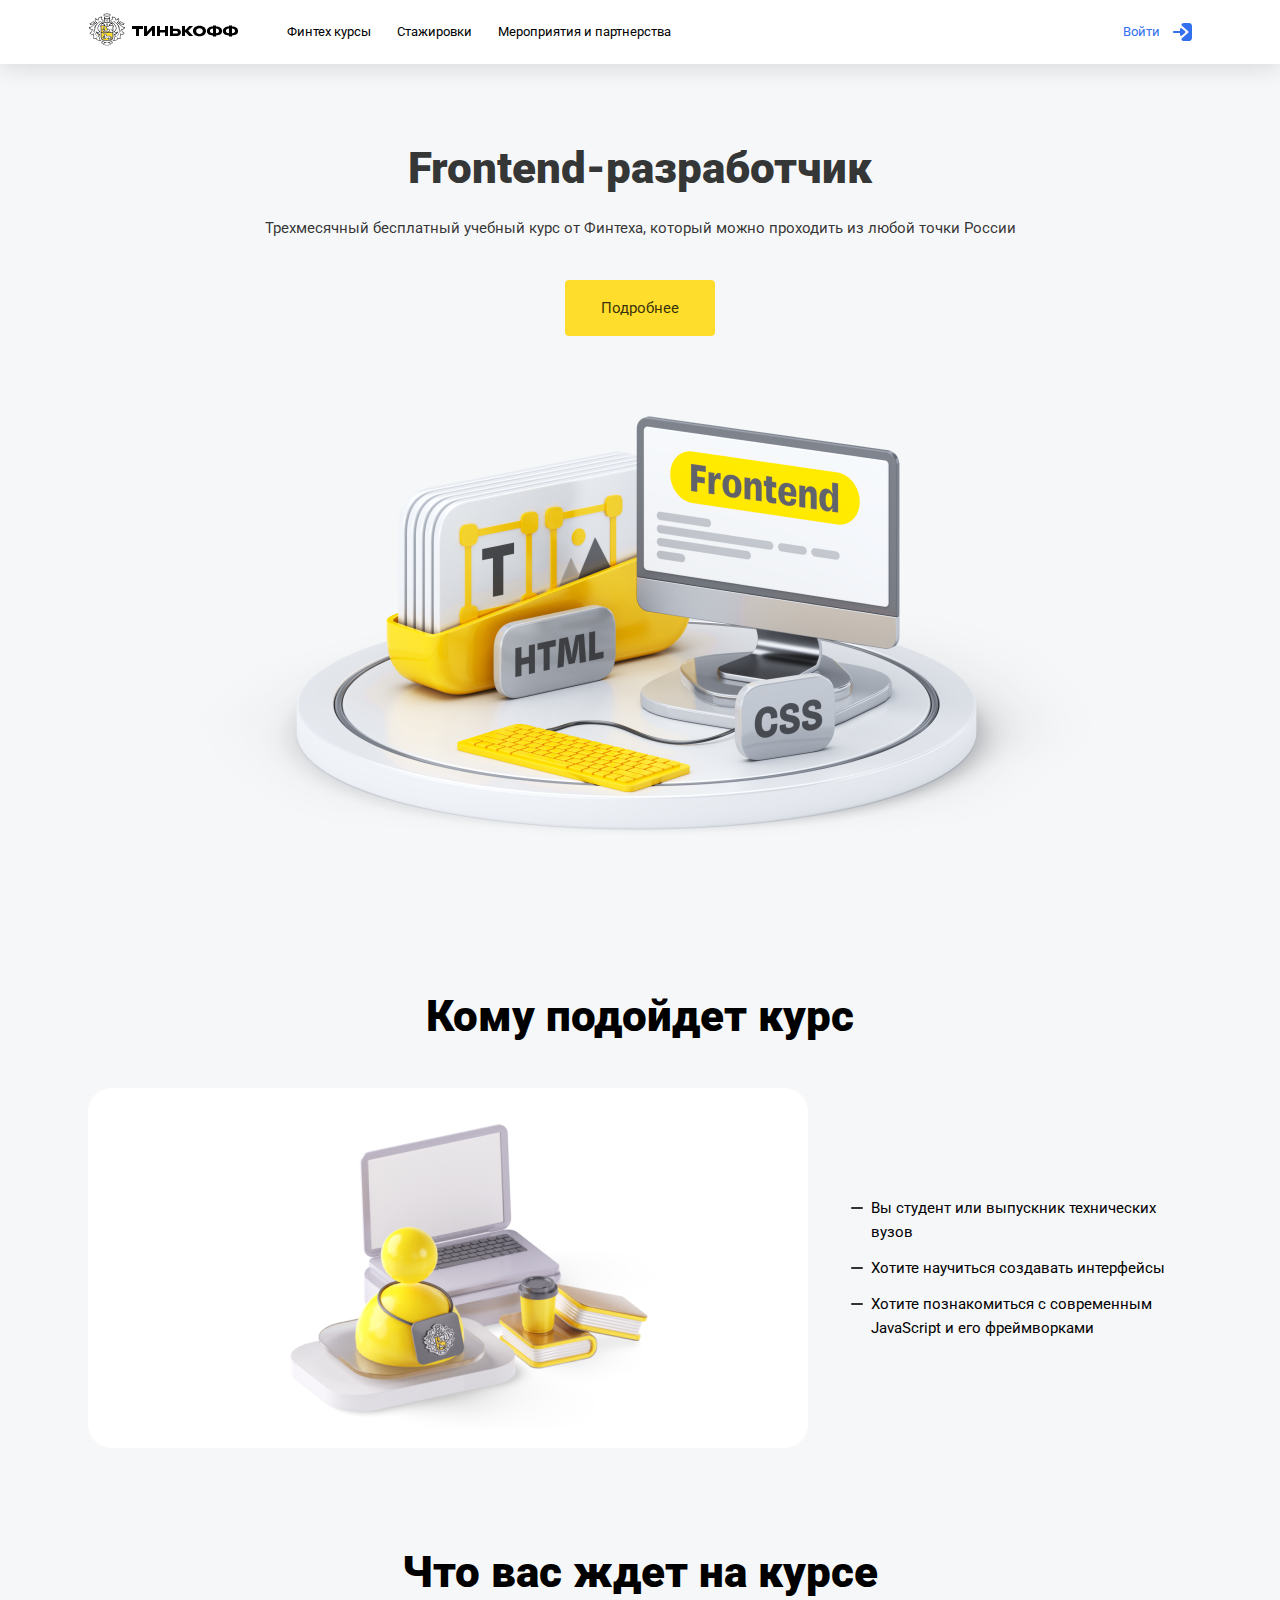
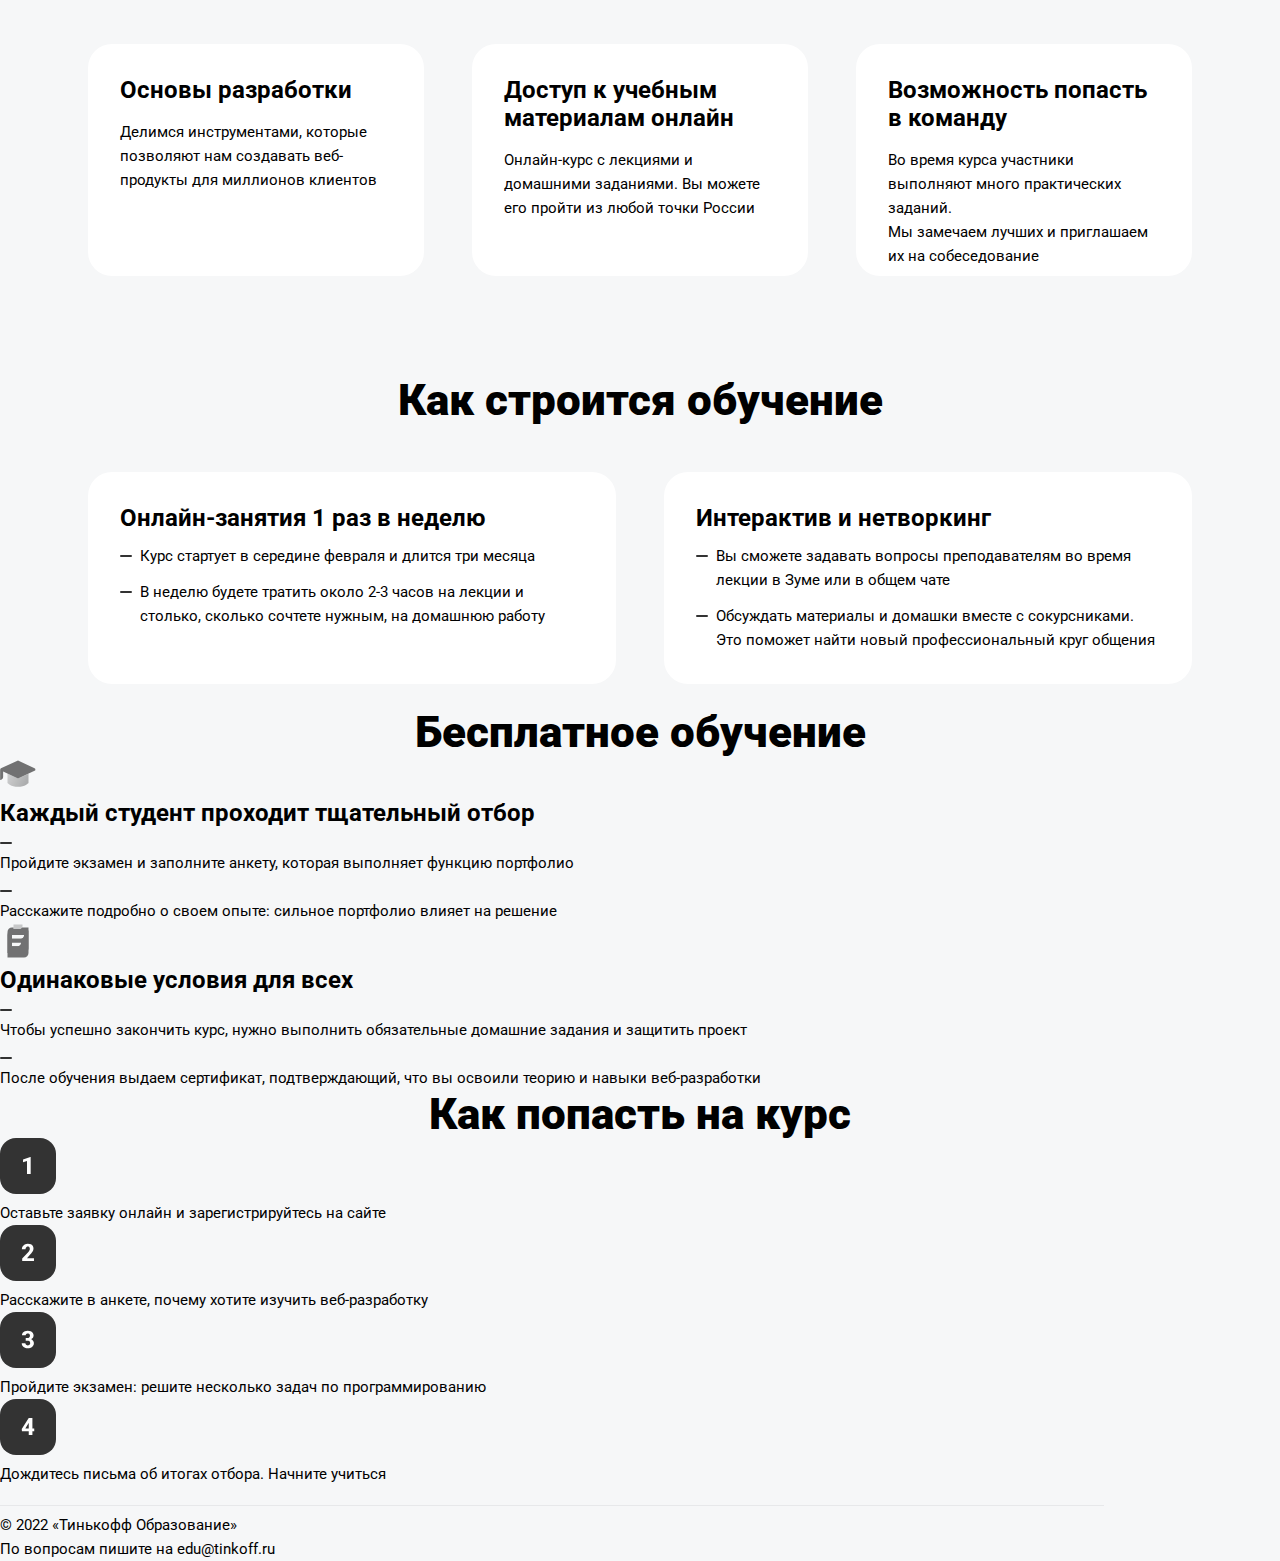
==== commit aefbbe19: "Add studying and expectations blocks" ====
--- a/index.html
+++ b/index.html
@@ -155,7 +155,7 @@
             <div class="expectations__vacancy">
                 <div class="expectations__vacancy__data">
                     <h3 class="expectations__vacancy__data__title">Возможность попасть в команду</h3>
-                    <p class="expectations__vacancy__data__text">Во время курса участники выполняют много практических заданий. Мы замечаем лучших и приглашаем их на собеседование</p>
+                    <p class="expectations__vacancy__data__text">Во время курса участники выполняют много практических заданий.</br>Мы замечаем лучших и приглашаем их на собеседование</p>
                 </div>
             </div>
 
@@ -177,15 +177,15 @@
                     <h3 class="card__text-block__title">Онлайн-занятия 1 раз в неделю</h3>
 
                     <div class="card__text-block__item">
-                        <svg width="12" height="2" viewBox="0 0 12 2" fill="none" xmlns="http://www.w3.org/2000/svg">
-                            <rect width="12" height="2" rx="1" fill="black" fill-opacity="0.8"/>
+                        <svg width="12" height="24" viewBox="0 0 12 24" fill="none" xmlns="http://www.w3.org/2000/svg">
+                            <rect y="11" width="12" height="2" rx="1" fill="black" fill-opacity="0.8"/>
                         </svg>
                         <p class="card__text-block__item__text">Курс стартует в середине февраля и длится три месяца</p>
                     </div>
 
                     <div class="card__text-block__item">
-                        <svg width="12" height="2" viewBox="0 0 12 2" fill="none" xmlns="http://www.w3.org/2000/svg">
-                            <rect width="12" height="2" rx="1" fill="black" fill-opacity="0.8"/>
+                        <svg width="12" height="24" viewBox="0 0 12 24" fill="none" xmlns="http://www.w3.org/2000/svg">
+                            <rect y="11" width="12" height="2" rx="1" fill="black" fill-opacity="0.8"/>
                         </svg>
                         <p class="card__text-block__item__text">В неделю будете тратить около 2-3 часов на лекции и столько, сколько сочтете нужным, на домашнюю работу</p>
                     </div>
@@ -198,15 +198,15 @@
                     <h3 class="card__text-block__title">Интерактив и нетворкинг</h3>
 
                     <div class="card__text-block__item">
-                        <svg width="12" height="2" viewBox="0 0 12 2" fill="none" xmlns="http://www.w3.org/2000/svg">
-                            <rect width="12" height="2" rx="1" fill="black" fill-opacity="0.8"/>
+                        <svg width="12" height="24" viewBox="0 0 12 24" fill="none" xmlns="http://www.w3.org/2000/svg">
+                            <rect y="11" width="12" height="2" rx="1" fill="black" fill-opacity="0.8"/>
                         </svg>
                         <p class="card__text-block__item__text">Вы сможете задавать вопросы преподавателям во время лекции в Зуме или в общем чате</p>
                     </div>
 
                     <div class="card__text-block__item">
-                        <svg width="12" height="2" viewBox="0 0 12 2" fill="none" xmlns="http://www.w3.org/2000/svg">
-                            <rect width="12" height="2" rx="1" fill="black" fill-opacity="0.8"/>
+                        <svg width="12" height="24" viewBox="0 0 12 24" fill="none" xmlns="http://www.w3.org/2000/svg">
+                            <rect y="11" width="12" height="2" rx="1" fill="black" fill-opacity="0.8"/>
                         </svg>
                         <p class="card__text-block__item__text">Обсуждать материалы и домашки вместе с сокурсниками. Это поможет найти новый профессиональный круг общения</p>
                     </div>
--- a/css/style.css
+++ b/css/style.css
@@ -278,3 +278,100 @@
     margin-left: 8px;
 }
 
+/* Expectations */
+
+.expectations {
+    height: 428px;
+    display: flex;
+    flex-direction: column;
+    align-items: center;
+    justify-content: space-between;
+}
+
+div.expectations__title {
+    width: 1360px;
+    height: 148px;
+    padding: 76px 224px 24px 224px;
+    display: flex;
+    justify-content: center;
+    align-items: center;
+}
+
+.expectations__vacancies {
+    width: 1360px;
+    height: 280px;
+    display: flex;
+    justify-content: space-between;
+    align-items: center;
+    padding: 24px 128px 24px 128px;
+}
+
+.expectations__vacancy {
+    width: 336px;
+    height: 232px;
+    padding: 32px;
+    border-radius: 24px;
+    background: rgba(255, 255, 255, 1);
+}
+
+.expectations__vacancy__data {
+    display: flex;
+    flex-direction: column;
+    justify-content: space-between;
+    align-items: flex-start;
+}
+
+.expectations__vacancy__data__text {
+    margin-top: 16px;
+}
+
+/* Studying */
+
+.studying {
+    height: 408px;
+    display: flex;
+    flex-direction: column;
+    justify-content: space-between;
+    align-items: center;
+}
+
+div.studying__title {
+    padding: 76px 224px 24px 224px;
+}
+
+.studying__cards {
+    width: 1360px;
+    padding: 24px 128px 24px 128px;
+    display: flex;
+    justify-content: space-between;
+    align-items: center;
+}
+
+.studying__card {
+    width: 528px;
+    height: 212px;
+    padding: 32px;
+    border-radius: 24px;
+
+    background: rgba(255, 255, 255, 1);
+}
+
+.card__text-block {
+    display: flex;
+    flex-direction: column;
+    align-items: flex-start;
+    justify-content: space-between;
+    width: 464px;
+}
+
+.card__text-block__item {
+    width: 464px;
+    margin-top: 12px;
+    display: flex;
+    justify-content: flex-start;
+}
+
+.card__text-block__item__text {
+    width: 444px;
+    margin-left: 8px;
+}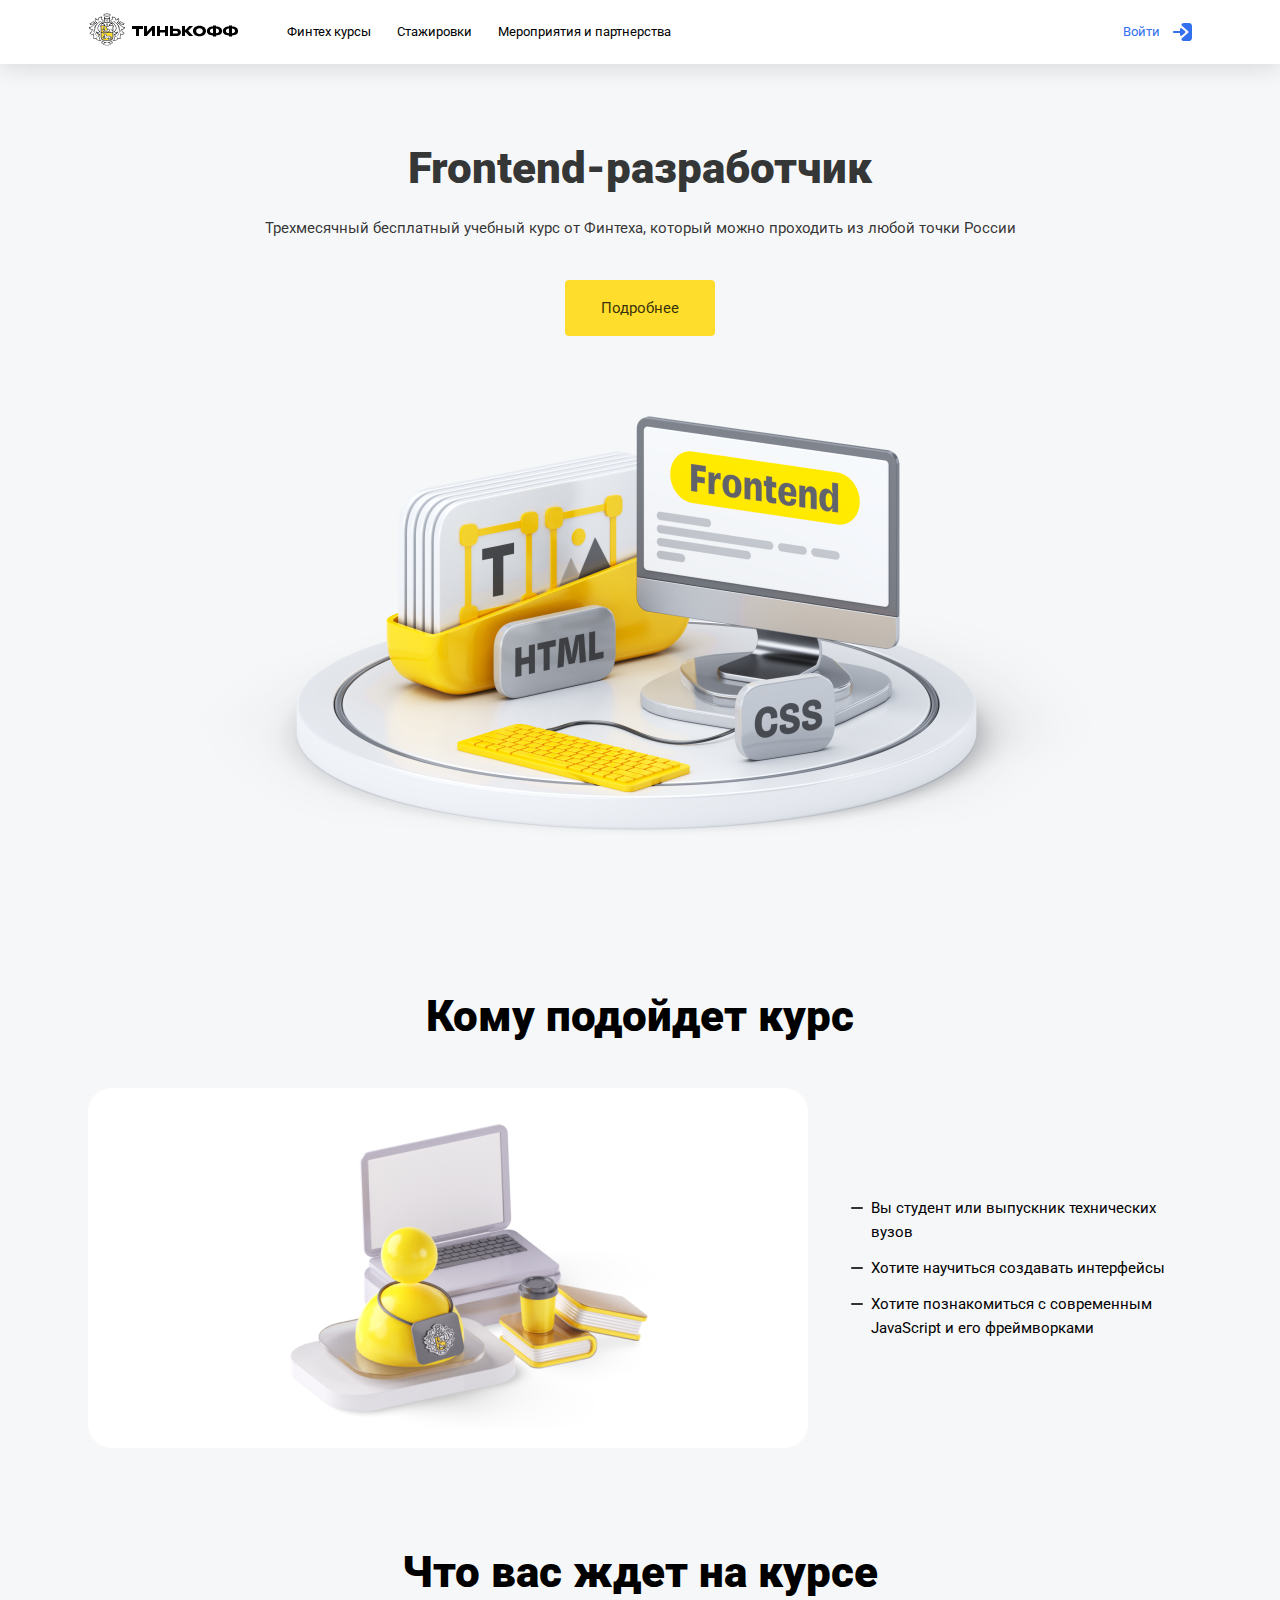
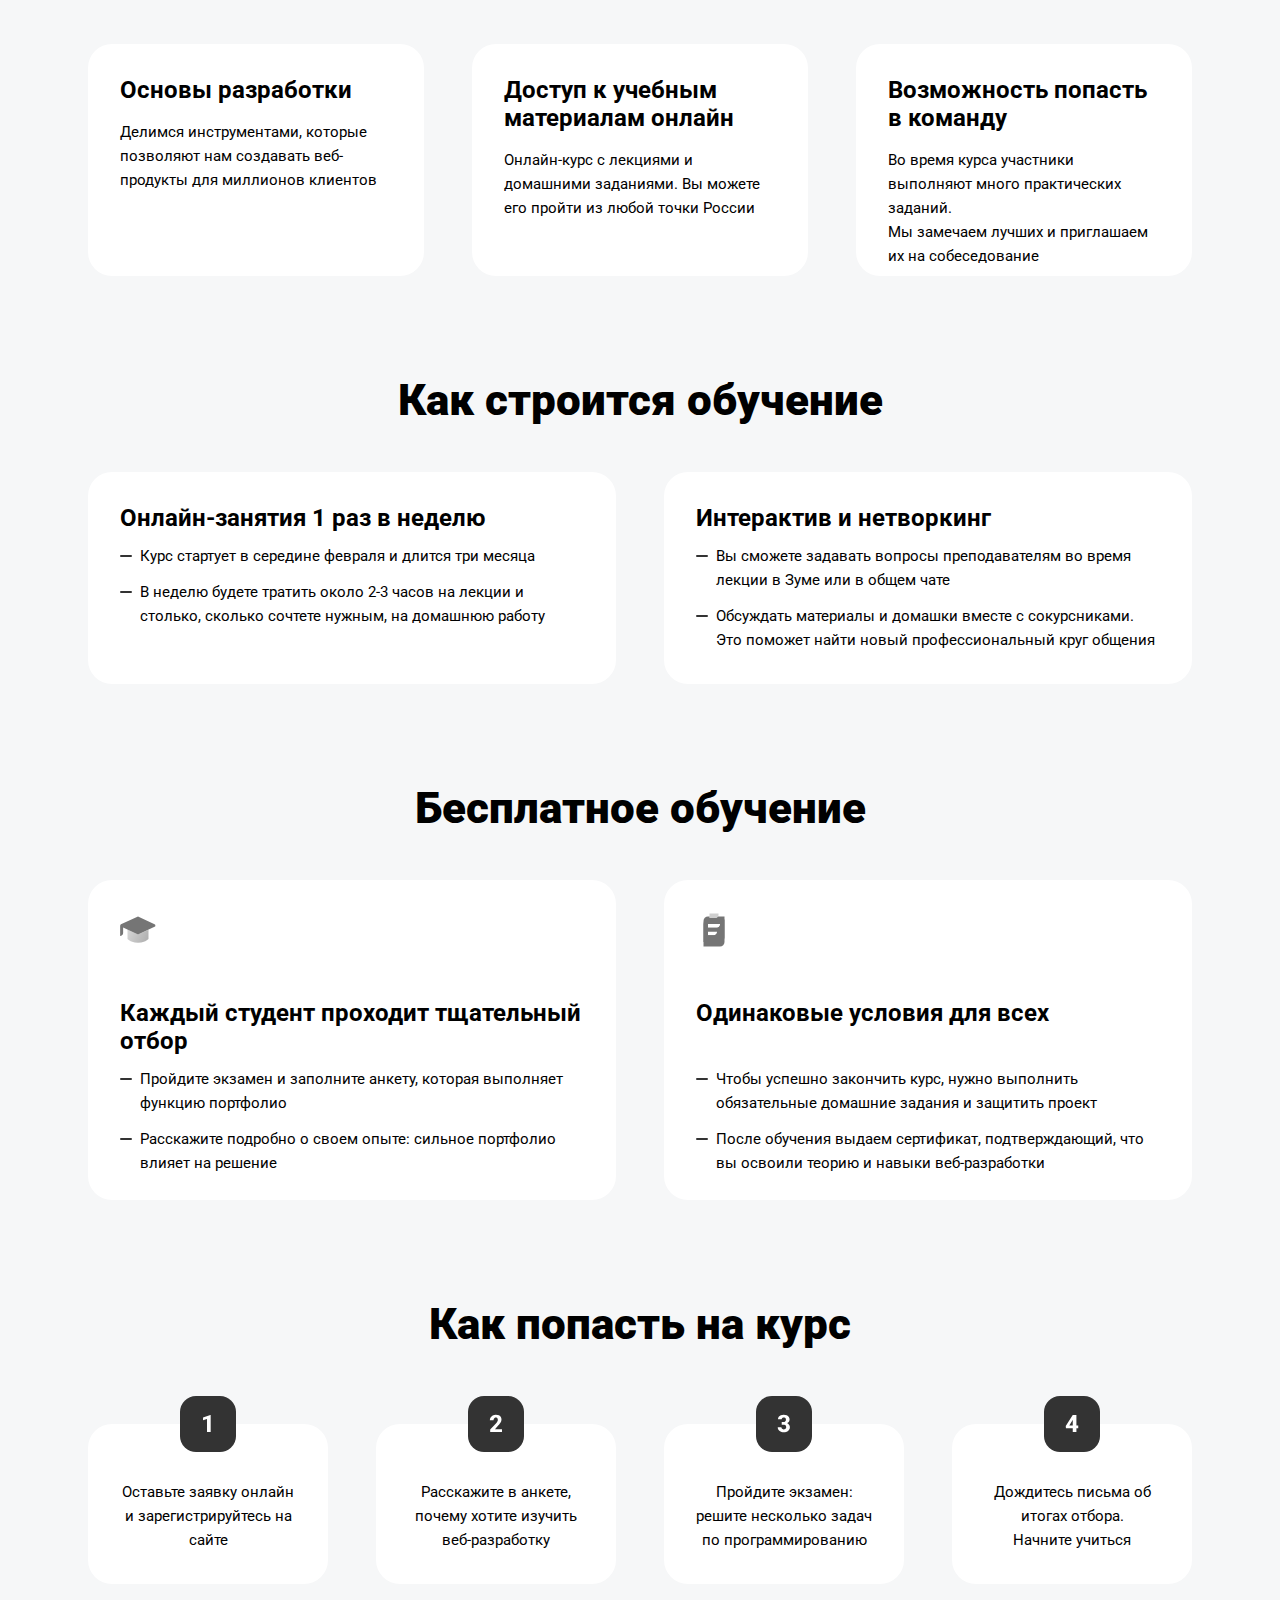
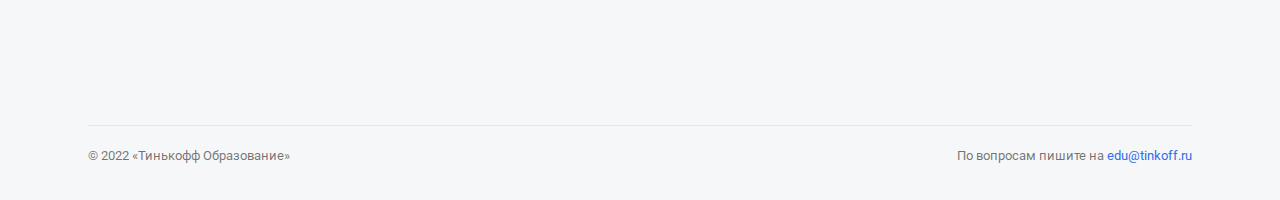
==== commit 3b892ceb: "Reorganize the branch" ====
--- a/index.html
+++ b/index.html
@@ -10,6 +10,8 @@
     <link rel="preconnect" href="https://fonts.googleapis.com">
     <link rel="preconnect" href="https://fonts.gstatic.com" crossorigin>
     <link href="https://fonts.googleapis.com/css2?family=Roboto:wght@400;700;900&display=swap" rel="stylesheet">
+
+    <link rel="icon" type="image/x-icon" href="images/favicon.ico">
 
 </head>
 <body>
@@ -81,7 +83,7 @@
                 <h1 class="hero__title">Frontend-разработчик</h1>
                 <p class="hero__subtitle">Трехмесячный бесплатный учебный курс от Финтеха, который можно проходить из любой точки России</p>
             </div>
-            <button class="hero__button">Подробнее</button>
+            <a href="#" class="hero__button">Подробнее</a>
         </div>
 
         <div class="hero__banner">
@@ -249,17 +251,17 @@
                     <div class="free__card__text-block__items">
 
                         <div class="free__card__text-block__item">
-                            <svg width="12" height="2" viewBox="0 0 12 2" fill="none" xmlns="http://www.w3.org/2000/svg">
-                                <rect width="12" height="2" rx="1" fill="black" fill-opacity="0.8"/>
-                                </svg>
+                            <svg width="12" height="24" viewBox="0 0 12 24" fill="none" xmlns="http://www.w3.org/2000/svg">
+                                <rect y="11" width="12" height="2" rx="1" fill="black" fill-opacity="0.8"/>
+                            </svg>
                                 
                             <p class="free__card__text-block__item__text">Пройдите экзамен и заполните анкету, которая выполняет функцию портфолио</p>
                         </div>
 
                         <div class="free__card__text-block__item">
-                            <svg width="12" height="2" viewBox="0 0 12 2" fill="none" xmlns="http://www.w3.org/2000/svg">
-                                <rect width="12" height="2" rx="1" fill="black" fill-opacity="0.8"/>
-                                </svg>
+                            <svg width="12" height="24" viewBox="0 0 12 24" fill="none" xmlns="http://www.w3.org/2000/svg">
+                                <rect y="11" width="12" height="2" rx="1" fill="black" fill-opacity="0.8"/>
+                            </svg>
                                 
                             <p class="free__card__text-block__item__text">Расскажите подробно о своем опыте: сильное портфолио влияет на решение</p>
                         </div>
@@ -285,17 +287,17 @@
                     <div class="free__card__text-block__items">
 
                         <div class="free__card__text-block__item">
-                            <svg width="12" height="2" viewBox="0 0 12 2" fill="none" xmlns="http://www.w3.org/2000/svg">
-                                <rect width="12" height="2" rx="1" fill="black" fill-opacity="0.8"/>
-                                </svg>
+                            <svg width="12" height="24" viewBox="0 0 12 24" fill="none" xmlns="http://www.w3.org/2000/svg">
+                                <rect y="11" width="12" height="2" rx="1" fill="black" fill-opacity="0.8"/>
+                            </svg>
                                 
                             <p class="free__card__text-block__item__text">Чтобы успешно закончить курс, нужно выполнить обязательные домашние задания и защитить проект</p>
                         </div>
 
                         <div class="free__card__text-block__item">
-                            <svg width="12" height="2" viewBox="0 0 12 2" fill="none" xmlns="http://www.w3.org/2000/svg">
-                                <rect width="12" height="2" rx="1" fill="black" fill-opacity="0.8"/>
-                                </svg>
+                            <svg width="12" height="24" viewBox="0 0 12 24" fill="none" xmlns="http://www.w3.org/2000/svg">
+                                <rect y="11" width="12" height="2" rx="1" fill="black" fill-opacity="0.8"/>
+                            </svg>
                                 
                             <p class="free__card__text-block__item__text">После обучения выдаем сертификат, подтверждающий, что вы освоили теорию и навыки веб-разработки</p>
                         </div>
@@ -319,7 +321,7 @@
         <div class="course__steps">
 
             <div class="course__step">
-                <svg width="56" height="56" viewBox="0 0 56 56" fill="none" xmlns="http://www.w3.org/2000/svg">
+                <svg class="course__step__svg" width="56" height="56" viewBox="0 0 56 56" fill="none" xmlns="http://www.w3.org/2000/svg">
                     <rect width="56" height="56" rx="16" fill="#333333"/>
                     <path d="M30.6719 18.9258V36H27.0039V23.0977L23.043 24.3047V21.4688L30.3086 18.9258H30.6719Z" fill="white"/>
                 </svg>
@@ -329,7 +331,7 @@
             </div>
 
             <div class="course__step">
-                <svg width="56" height="56" viewBox="0 0 56 56" fill="none" xmlns="http://www.w3.org/2000/svg">
+                <svg class="course__step__svg" width="56" height="56" viewBox="0 0 56 56" fill="none" xmlns="http://www.w3.org/2000/svg">
                     <rect width="56" height="56" rx="16" fill="#333333"/>
                     <path d="M33.9766 33.1523V36H22.1875V33.5859L27.6953 27.75C28.2109 27.1562 28.6211 26.6328 28.9258 26.1797C29.2383 25.7266 29.4648 25.3164 29.6055 24.9492C29.7461 24.5742 29.8164 24.2305 29.8164 23.918C29.8164 23.4102 29.7344 22.9805 29.5703 22.6289C29.4141 22.2773 29.1836 22.0078 28.8789 21.8203C28.5742 21.6328 28.2031 21.5391 27.7656 21.5391C27.2969 21.5391 26.8945 21.6602 26.5586 21.9023C26.2227 22.1445 25.9648 22.4805 25.7852 22.9102C25.6055 23.332 25.5156 23.8125 25.5156 24.3516H21.8359C21.8359 23.3125 22.0859 22.3672 22.5859 21.5156C23.0859 20.6562 23.7852 19.9727 24.6836 19.4648C25.582 18.9492 26.6328 18.6914 27.8359 18.6914C29.0703 18.6914 30.1055 18.8867 30.9414 19.2773C31.7773 19.668 32.4102 20.2266 32.8398 20.9531C33.2695 21.6797 33.4844 22.5547 33.4844 23.5781C33.4844 24.1562 33.3906 24.7148 33.2031 25.2539C33.0234 25.793 32.7617 26.3281 32.418 26.8594C32.0742 27.3906 31.6602 27.9336 31.1758 28.4883C30.6914 29.0352 30.1445 29.6133 29.5352 30.2227L26.957 33.1523H33.9766Z" fill="white"/>
                 </svg>   
@@ -339,7 +341,7 @@
             </div>
 
             <div class="course__step">
-                <svg width="56" height="56" viewBox="0 0 56 56" fill="none" xmlns="http://www.w3.org/2000/svg">
+                <svg class="course__step__svg" width="56" height="56" viewBox="0 0 56 56" fill="none" xmlns="http://www.w3.org/2000/svg">
                     <rect width="56" height="56" rx="16" fill="#333333"/>
                     <path d="M25.7148 25.9102H27.5781C28.1094 25.9102 28.5469 25.8164 28.8906 25.6289C29.2422 25.4414 29.5 25.1758 29.6641 24.832C29.8359 24.4883 29.9219 24.0859 29.9219 23.625C29.9219 23.2266 29.8438 22.8711 29.6875 22.5586C29.5312 22.2461 29.293 22 28.9727 21.8203C28.6602 21.6328 28.2539 21.5391 27.7539 21.5391C27.3945 21.5391 27.0508 21.6133 26.7227 21.7617C26.4023 21.9023 26.1406 22.1094 25.9375 22.3828C25.7344 22.6484 25.6328 22.9688 25.6328 23.3438H21.9648C21.9648 22.3906 22.2227 21.5664 22.7383 20.8711C23.2617 20.1758 23.9531 19.6406 24.8125 19.2656C25.6797 18.8828 26.625 18.6914 27.6484 18.6914C28.8281 18.6914 29.8633 18.8789 30.7539 19.2539C31.6523 19.6211 32.3477 20.168 32.8398 20.8945C33.3398 21.6133 33.5898 22.5039 33.5898 23.5664C33.5898 24.1211 33.457 24.6562 33.1914 25.1719C32.9336 25.6797 32.5625 26.1328 32.0781 26.5312C31.6016 26.9219 31.0312 27.2344 30.3672 27.4688C29.7109 27.6953 28.9805 27.8086 28.1758 27.8086H25.7148V25.9102ZM25.7148 28.6641V26.8008H28.1758C29.0664 26.8008 29.8633 26.9023 30.5664 27.1055C31.2695 27.3086 31.8672 27.6016 32.3594 27.9844C32.8516 28.3672 33.2266 28.832 33.4844 29.3789C33.7422 29.9258 33.8711 30.5352 33.8711 31.207C33.8711 32.0039 33.7148 32.7148 33.4023 33.3398C33.0898 33.9648 32.6523 34.4922 32.0898 34.9219C31.5273 35.3516 30.8672 35.6797 30.1094 35.9062C29.3516 36.125 28.5312 36.2344 27.6484 36.2344C26.9375 36.2344 26.2305 36.1367 25.5273 35.9414C24.8242 35.7461 24.1875 35.4492 23.6172 35.0508C23.0469 34.6445 22.5898 34.1328 22.2461 33.5156C21.9023 32.8906 21.7305 32.1484 21.7305 31.2891H25.3984C25.3984 31.6875 25.5 32.0469 25.7031 32.3672C25.9141 32.6797 26.1992 32.9297 26.5586 33.1172C26.9258 33.2969 27.3242 33.3867 27.7539 33.3867C28.2695 33.3867 28.707 33.293 29.0664 33.1055C29.4336 32.9102 29.7109 32.6445 29.8984 32.3086C30.0938 31.9727 30.1914 31.5859 30.1914 31.1484C30.1914 30.5547 30.0859 30.0781 29.875 29.7188C29.6719 29.3516 29.375 29.0859 28.9844 28.9219C28.5938 28.75 28.125 28.6641 27.5781 28.6641H25.7148Z" fill="white"/>
                 </svg> 
@@ -349,12 +351,12 @@
             </div>
 
             <div class="course__step">
-                <svg width="56" height="56" viewBox="0 0 56 56" fill="none" xmlns="http://www.w3.org/2000/svg">
+                <svg class="course__step__svg" width="56" height="56" viewBox="0 0 56 56" fill="none" xmlns="http://www.w3.org/2000/svg">
                     <rect width="56" height="56" rx="16" fill="#333333"/>
                     <path d="M34.2344 29.4844V32.3203H21.9531L21.7539 30.0938L28.7383 18.9375H31.6328L28.4922 24.1406L25.3164 29.4844H34.2344ZM32.4062 18.9375V36H28.75V18.9375H32.4062Z" fill="white"/>
                 </svg>
                 <div class="course__step__text-block">
-                    <p class="course__step__text-block__text">Дождитесь письма об итогах отбора. Начните учиться</p>
+                    <p class="course__step__text-block__text">Дождитесь письма об итогах отбора.</br>Начните учиться</p>
                 </div>
             </div>
 
@@ -366,7 +368,7 @@
     <footer class="footer">
 
         <div class="footer__main">
-            <svg width="1104" height="20" viewBox="0 0 1104 20" fill="none" xmlns="http://www.w3.org/2000/svg">
+            <svg class="footer__main__svg" width="1104" height="20" viewBox="0 0 1104 20" fill="none" xmlns="http://www.w3.org/2000/svg">
                 <g filter="url(#filter0_i_1_24335)">
                 <rect width="1104" height="20" fill="#D8D8D8" fill-opacity="0.01"/>
                 </g>
@@ -384,7 +386,7 @@
             </svg>
             <div class="footer__main__text-block">
                 <p class="footer__main__text-block__copyright">© 2022 «Тинькофф Образование»</p>
-                <p class="footer__main__text-block__questions">По вопросам пишите на edu@tinkoff.ru</p>
+                <p class="footer__main__text-block__questions">По вопросам пишите на <span>edu@tinkoff.ru</span></p>
             </div>
         </div>
 
--- a/css/style.css
+++ b/css/style.css
@@ -4,6 +4,11 @@
     box-sizing: border-box;
 }
 
+:root {
+    --white-background: rgba(255, 255, 255, 1);
+    --main-background: rgba(246, 247, 248, 1);
+}
+
 body {
     font-family: 'Roboto', sans-serif;
     font-size: 15px;
@@ -11,7 +16,7 @@
     line-height: 24px;
     letter-spacing: 0px;
     text-align: left;
-    background: rgba(246, 247, 248, 1);
+    background: var(--main-background);
 }
 
 h2 {
@@ -47,7 +52,7 @@
     display: flex;
     justify-content: center;
     height: 104px;
-    background: rgba(246, 247, 248, 1);
+    background: var(--main-background);
 }
 
 .main-header {
@@ -55,7 +60,7 @@
     display: flex;
     justify-content: center;
     height: 64px;
-    background: rgba(255, 255, 255, 1);
+    background: var(--white-background);
     box-shadow: 0px 4px 24px 0px rgba(0, 0, 0, 0.12);
 }
 
@@ -142,7 +147,7 @@
 .hero {
     height: 812px;
     padding: 40px 128px 40px 128px;
-    background: rgba(246, 247, 248, 1);
+    background: var(--main-background);
     display: flex;
     align-items: center;
     justify-content: space-between;
@@ -203,27 +208,30 @@
     line-height: 24px;
     letter-spacing: 0px;
     text-align: center;
-
-    background: rgba(255, 221, 45, 1);
+    text-decoration: none;
+
+    background-color: rgba(255, 221, 45, 1);
     color: rgba(0, 0, 0, 0.8);
 
     border: none;
 
-    
+    cursor: pointer;
+
+    transition: background-color 0.3s linear;
 }
 
 .hero__button:hover {
-    background: rgba(252, 197, 33, 1);
+    background-color: rgba(252, 197, 33, 1);
 }
 
 .hero__button:active {
-    background: rgba(250, 182, 25, 1);
+    background-color: rgb(39, 29, 5);
 }
 
 .hero__button:focus {
     border-color: rgba(51, 51, 51, 0.48);
     border: 2px;
-    background: rgba(255, 221, 45, 1);
+    background-color: rgba(255, 221, 45, 1);
 }
 
 /* Who */
@@ -311,7 +319,7 @@
     height: 232px;
     padding: 32px;
     border-radius: 24px;
-    background: rgba(255, 255, 255, 1);
+    background: var(--white-background);
 }
 
 .expectations__vacancy__data {
@@ -353,7 +361,7 @@
     padding: 32px;
     border-radius: 24px;
 
-    background: rgba(255, 255, 255, 1);
+    background: var(--white-background);
 }
 
 .card__text-block {
@@ -374,4 +382,186 @@
 .card__text-block__item__text {
     width: 444px;
     margin-left: 8px;
+}
+
+/* Free */
+
+.free {
+    height: 516px;
+    display: flex;
+    flex-direction: column;
+    justify-content: space-between;
+    align-items: center;
+}
+
+div.free__title {
+    width: 1360px;
+    height: 148px;
+    padding: 76px 224px 24px 224px;
+}
+
+.free__cards {
+    width: 1360px;
+    height: 368px;
+    padding: 24px 128px 24px 128px;
+    display: flex;
+    justify-content: space-between;
+    align-items: center;
+}
+
+.free__card {
+    width: 528px;
+    height: 320px;
+    padding: 32px;
+    border-radius: 24px;
+
+    background-color: var(--white-background);
+}
+
+.free__card__text-block {
+    margin-top: 44px;
+    width: 464px;
+    height: 176px;
+    display: flex;
+    flex-direction: column;
+    justify-content: space-between;
+}
+
+.free__card__text-block__items {
+    width: 464px;
+    height: 108px;
+    display: flex;
+    flex-direction: column;
+    justify-content: space-between;
+}
+
+.free__card__text-block__item {
+    width: 464px;
+    display: flex;
+    justify-content: flex-start;
+}
+
+.free__card__text-block__item__text {
+    width: 444px;
+    margin-left: 8px;
+}
+
+/* course */
+
+.course {
+    height: 384px;
+    display: flex;
+    flex-direction: column;
+    justify-content: space-between;
+    align-items: center;
+}
+
+div.course__title {
+    width: 1360px;
+    height: 148px;
+    padding: 76px 224px 24px 224px;
+}
+
+.course__steps {
+    width: 1360px;
+    height: 236px;
+    padding: 24px 128px 24px 128px;
+    display: flex;
+    flex-direction: row;
+    flex-wrap: nowrap;
+    justify-content: space-between;
+    align-items: center;
+}
+
+.course__step {
+    width: 240px;
+    height: 188px;
+
+
+}
+
+.course__step__svg {
+    position: relative;
+    left: 92px;
+    margin: 0;
+}
+
+.course__step__text-block {
+    position: relative;
+    top: -35px;
+
+    width: 240px;
+    height: 160px;
+
+    padding: 56px 32px 32px 32px;
+    border-radius: 24px;
+
+    background-color: var(--white-background);
+
+    z-index: -1;
+}
+
+.course__step__text-block__text {
+    width: 176px;
+    height: 72px;
+
+    font-family: 'Roboto';
+    font-size: 15px;
+    font-weight: 400;
+    line-height: 24px;
+    letter-spacing: 0px;
+    text-align: center;
+}
+
+/* Footer */
+
+.footer {
+    display: flex;
+    justify-content: center;
+    height: 192px;
+}
+
+.footer__main {
+    display: flex;
+    flex-direction: column;
+    justify-content: center;
+
+    position: relative;
+    top: 64px;
+    width: 1104px;
+    height: 128px;
+}
+
+.footer__main__text-block {
+    width: 1104px;
+    height: 20px;
+    margin-top: 20px;
+    display: flex;
+    justify-content: space-between;
+}
+
+.footer__main__text-block__copyright {
+    font-family: 'Roboto';
+    font-size: 13px;
+    font-weight: 400;
+    line-height: 20px;
+    letter-spacing: 0px;
+    text-align: left;
+
+    color: rgba(0, 0, 0, 0.54);
+}
+
+.footer__main__text-block__questions {
+    font-family: 'Roboto';
+    font-size: 13px;
+    font-weight: 400;
+    line-height: 20px;
+    letter-spacing: 0px;
+    text-align: right;
+
+    color: rgba(0, 0, 0, 0.54);
+}
+
+.footer__main__text-block__questions span {
+    color: rgba(51, 111, 238, 1);
 }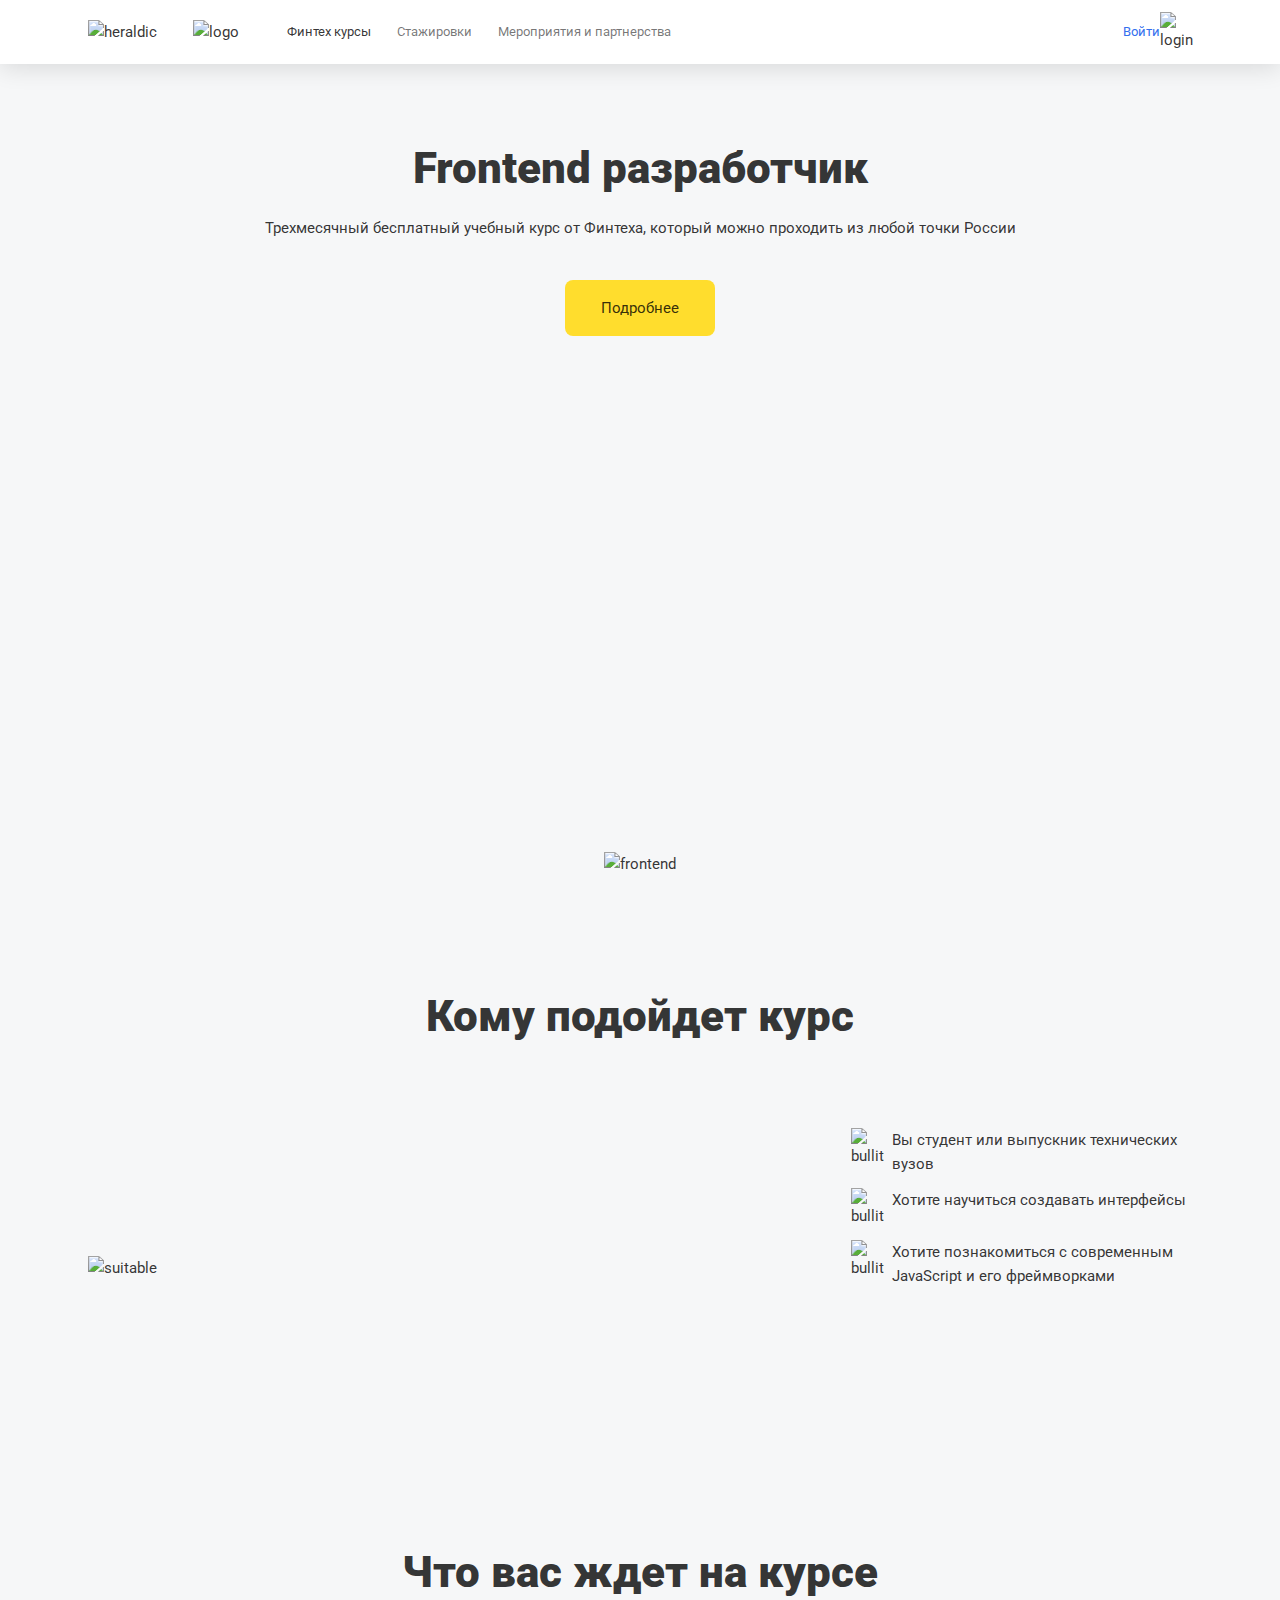
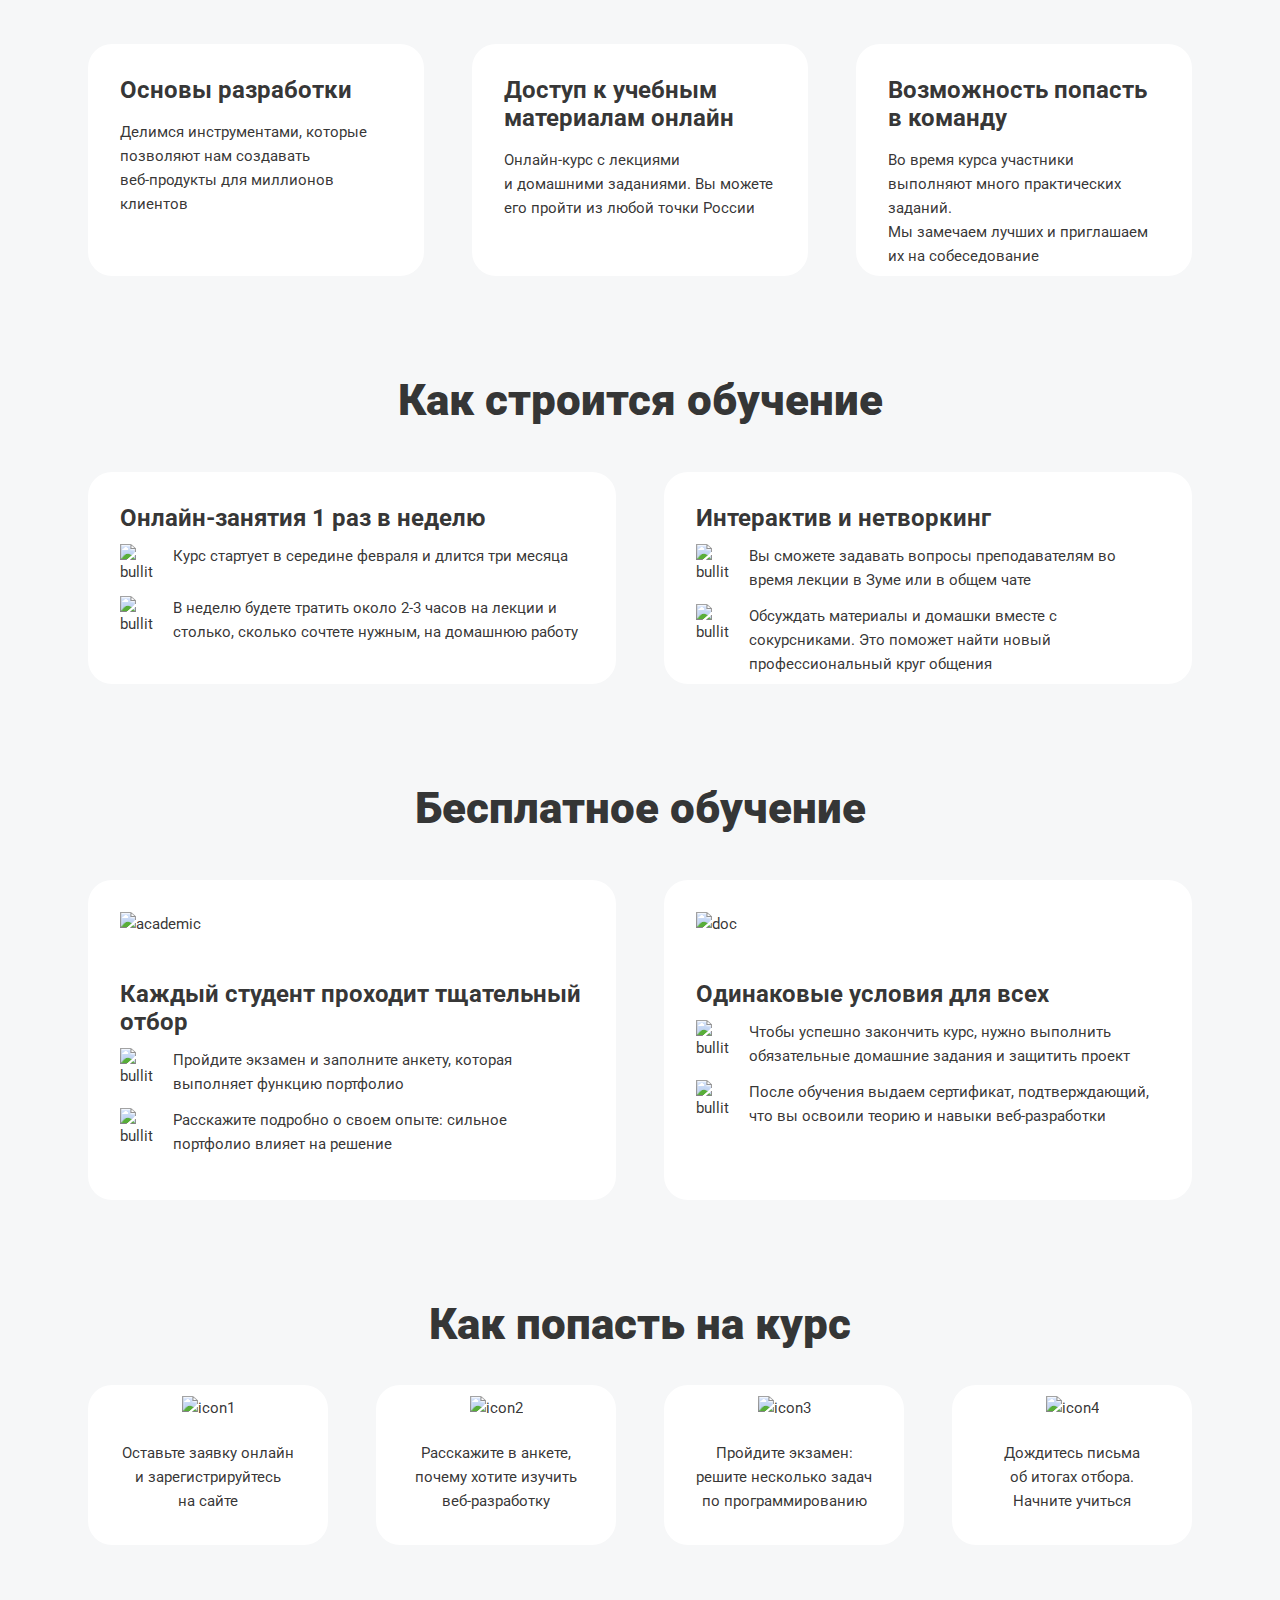
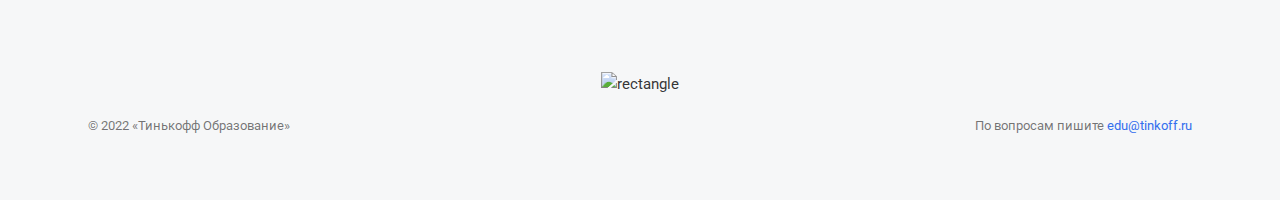
==== commit d2005e09: "Refactor code" ====
--- a/index.html
+++ b/index.html
@@ -3,398 +3,252 @@
 <head>
     <meta charset="UTF-8">
     <meta name="viewport" content="width=device-width, initial-scale=1.0">
-    <title>Тинькофф Образование</title>
-
-    <link rel="stylesheet" href="css/style.css">
-
+    <title>Тинькофф образование</title>
+    <link rel="stylesheet" href="style.css">
     <link rel="preconnect" href="https://fonts.googleapis.com">
     <link rel="preconnect" href="https://fonts.gstatic.com" crossorigin>
     <link href="https://fonts.googleapis.com/css2?family=Roboto:wght@400;700;900&display=swap" rel="stylesheet">
-
-    <link rel="icon" type="image/x-icon" href="images/favicon.ico">
-
 </head>
 <body>
-    
-    <!--<div class="container">-->
-
-    <!-- Header ----------------------------------------->
+
+    <!-- header -->
     <header class="header">
-            <div class="main-header">
-                    <div class="master">
-
-                        <div class="left-side">
-                            <div class="left-side__container">
-                                <div class="left-side__logo">
-                                    <div class="heraldic">
-                                        <svg width="38" height="34" viewBox="0 0 38 34" fill="none" xmlns="http://www.w3.org/2000/svg">
-                                        <g clip-path="url(#clip0_2415_384)">
-                                        <path fill-rule="evenodd" clip-rule="evenodd" d="M38 14.3219L37.5071 15.9031C37.2444 16.7232 36.3868 18.0743 34.7876 18.2136C34.962 18.9532 35.352 19.7826 36.2124 20.1404L37.4497 20.6493L36.7815 21.8149C36.6311 22.063 35.8534 23.206 34.2313 23.206C33.9535 23.2051 33.6852 23.1773 33.4282 23.1227C33.3619 23.4122 33.2806 23.7026 33.1843 23.9912C32.8055 25.1229 33.1321 25.911 33.1462 25.9435L33.743 27.2023L32.3727 27.5652C32.3619 27.569 31.9451 27.6815 31.4381 27.6815C31.2045 27.6815 30.9804 27.657 30.7717 27.6076C30.6129 27.5695 30.4592 27.5205 30.3121 27.4607C30.1345 27.7794 29.9207 28.0685 29.6716 28.3255C28.799 29.2251 27.5598 29.6808 25.9889 29.6808L24.8639 29.6662L27.1707 30.6294L25.4461 31.4687C24.8343 31.7681 24.049 32.1513 23.2568 32.4418L23.4781 33.0439L22.871 33.3212C22.8169 33.3456 21.6614 33.863 19.7385 33.9769C19.7385 33.9769 19.2765 34 19.0195 34C18.762 34 18.2949 33.9783 18.2949 33.9783C16.3593 33.8672 15.1944 33.3456 15.1403 33.3212L14.5351 33.0444L14.7545 32.4432C13.9834 32.1612 13.2268 31.7926 12.5882 31.481L10.8312 30.6303L13.1455 29.6662L12.0252 29.6808H12.0201C10.4515 29.6808 9.21229 29.2256 8.33824 28.3269C8.08825 28.0675 7.87396 27.778 7.69727 27.4607C7.55066 27.5205 7.39794 27.5695 7.23957 27.6066C7.03046 27.657 6.80584 27.6815 6.57229 27.6815C6.05632 27.6815 5.6442 27.5676 5.62728 27.5624L4.26311 27.2023L4.87447 25.9199L4.87492 25.9188C4.8888 25.8837 5.19783 25.1035 4.8256 23.9922C4.7288 23.7036 4.64703 23.4127 4.58171 23.1227C4.32513 23.1773 4.05916 23.2051 3.78379 23.206C2.51078 23.206 1.61605 22.4631 1.23542 21.8281L0.560143 20.6503L1.79838 20.1395C2.65645 19.7826 3.04696 18.9527 3.22317 18.2127C1.60289 18.0672 0.75704 16.7175 0.503283 15.9027L0 14.3219L1.66116 14.3741C1.7824 14.3736 2.78427 14.3445 3.75418 13.6388C3.73168 13.6407 3.70935 13.643 3.68705 13.6453C3.63624 13.6505 3.58557 13.6557 3.53332 13.6557C2.53474 13.6557 1.5653 13.0522 1.17668 12.1884L0.478848 10.6288C1.51079 10.6481 2.17807 10.5276 2.17807 10.5276L2.17835 10.5275L2.18001 10.5272C2.21892 10.5205 2.82969 10.4156 3.53426 9.69525C4.06104 9.15765 4.71188 8.87284 5.41723 8.87284C5.72549 8.87284 6.00134 8.92839 6.23771 9.00418C6.20105 8.87755 6.16675 8.75044 6.1456 8.6191C5.94166 7.30239 6.69259 6.2559 6.84531 6.05865L8.09154 4.52681L8.85374 6.32557C8.85374 6.32557 9.04453 6.73843 9.38569 6.94085C9.49001 6.41501 9.74565 5.82327 10.2908 5.25883C11.3152 4.19492 12.5642 4.03533 13.2179 4.03533C13.5224 4.03533 13.7371 4.06876 13.8081 4.08006L13.8565 4.08759L15.27 4.36675C15.1854 4.03628 15.004 3.4596 14.6709 2.94082L13.8523 1.66413L15.9082 1.89904L16.5618 0.505594L17.8334 1.16089L19.0031 0L20.1764 1.16089L21.4448 0.505594L22.1003 1.89904L24.1567 1.66507L23.3395 2.94035C23.0068 3.4596 22.8244 4.03769 22.7389 4.3691L24.2201 4.07723C24.2723 4.06876 24.4889 4.03533 24.792 4.03533C25.4456 4.03533 26.6952 4.19492 27.7219 5.2593C28.2661 5.82421 28.5213 6.41501 28.6246 6.94085C28.9677 6.73654 29.1604 6.3171 29.1627 6.31145L29.9235 4.52304L31.1509 6.04547C31.1514 6.04453 32.0884 7.1574 31.8647 8.61722C31.8436 8.7495 31.8093 8.87755 31.7717 9.00418C32.0095 8.92886 32.2853 8.87284 32.5941 8.87284C33.2989 8.87284 33.9498 9.15765 34.4756 9.69525C35.2087 10.4461 35.8431 10.5285 35.8497 10.529C35.8497 10.529 36.6542 10.6405 37.5348 10.6288L36.8332 12.1884C36.4455 13.0522 35.4765 13.6557 34.4761 13.6557C34.4239 13.6557 34.3731 13.6505 34.3224 13.6452C34.3005 13.6429 34.2786 13.6406 34.2566 13.6388C35.2289 14.3445 36.2308 14.3736 36.3684 14.3736L38 14.3219ZM2.17806 10.5275C2.17803 10.5275 2.17804 10.5276 2.17807 10.5276L2.17806 10.5275Z" fill="white"/>
-                                        <path fill-rule="evenodd" clip-rule="evenodd" d="M22.1378 20.5525H13.3681V15.482C13.3681 14.991 13.2243 14.4972 13.0547 14.041H17.0072C17.3831 14.4148 17.7506 14.6483 18.1007 14.7759C18.0556 14.9566 17.9959 15.329 18.1641 15.7004C18.3023 16.0003 18.5513 16.231 18.9122 16.3849C18.9512 16.7554 19.1857 17.3123 19.8319 17.558C19.548 17.8438 19.2731 18.114 19.1618 18.2223L16.5382 18.1804C16.479 18.1507 16.378 18.0839 16.3324 17.9893C16.3297 17.9824 16.3261 17.9771 16.3226 17.9718C16.3192 17.9668 16.3158 17.9617 16.3131 17.9554L16.7412 18.0246C16.7501 18.0255 16.7595 18.0255 16.7684 18.0255H16.7685C16.8512 18.0255 16.9235 17.9685 16.9372 17.8838C16.9513 17.7882 16.8878 17.7012 16.7952 17.6866L16.2685 17.6037L16.8526 15.5818L16.299 14.4148L15.4127 15.3544L15.3582 17.4559L14.7624 17.3617C14.6703 17.3439 14.5824 17.4107 14.5664 17.5044C14.5518 17.5966 14.6148 17.6842 14.7083 17.7007L14.9583 17.7393C14.869 17.7897 14.8098 17.8306 14.8028 17.8358L14.7525 17.872L14.7384 17.9342C14.5932 18.524 14.9212 19.0838 15.2755 19.3342L15.2628 19.4086C15.2483 19.4995 15.2694 19.5875 15.323 19.6619C15.3751 19.7372 15.4536 19.7828 15.5434 19.7984C15.5612 19.8021 15.5805 19.8036 15.5984 19.8036C15.7516 19.8036 15.8855 19.6976 15.9226 19.5413C16.0551 19.5574 16.1759 19.5606 16.2586 19.5606H16.3281L19.7698 20.1839L19.8286 20.1444C20.1021 19.9533 21.1481 19.1902 21.4911 18.9369C21.5847 19.0179 21.6899 19.0913 21.8177 19.1525C21.7064 19.5253 21.6998 20.0992 22.1378 20.5525ZM13.3672 20.8945H24.6424L24.6448 25.1431C24.6448 26.5516 23.8191 27.535 22.5189 27.8552L22.736 26.7187C22.7482 26.6514 22.7623 26.5733 22.7712 26.5074C22.8332 26.5337 22.8981 26.5549 22.9686 26.5681C23.0494 26.5836 23.1246 26.5912 23.1932 26.5912C23.5254 26.5912 23.7195 26.4156 23.8483 26.2663L24.0156 26.071L23.8788 25.8573C23.8666 25.8365 23.5635 25.3573 23.3323 25.0297C23.2862 24.9656 23.2421 24.9011 23.1979 24.8324L23.197 24.8311C22.9326 24.4345 22.6022 23.9389 21.9395 23.9389L21.8798 23.9403C21.7708 23.9474 21.6768 23.9686 21.6002 23.9978C21.3925 23.9003 21.1768 23.849 20.9531 23.849C20.6787 23.849 20.4479 23.9253 20.2933 23.978C20.2794 23.982 20.2661 23.9861 20.2534 23.9901C20.2256 23.9987 20.2006 24.0065 20.1787 24.01L18.939 23.8881C18.923 23.8853 18.8723 23.8551 18.8107 23.7822V23.7756L19.0791 23.6682C19.0034 22.7724 18.1453 22.2216 17.6669 22.0347C17.6458 21.9453 17.6026 21.8558 17.5274 21.7833L17.2609 21.5296L17.0269 21.8111L16.9108 21.9542L15.174 21.2396L16.3042 22.6608L15.8587 23.3378C15.6952 23.5115 15.8751 23.6852 15.8751 23.6852L16.3361 24.0039L16.8136 23.825C16.8243 23.825 16.8342 23.8266 16.8443 23.8282C16.8498 23.8291 16.8553 23.83 16.861 23.8306C16.8476 23.8712 16.8324 23.9785 16.8182 24.079C16.807 24.1581 16.7964 24.233 16.7877 24.268L15.9588 24.1046L15.088 24.5975C14.6407 24.927 14.5796 25.4717 14.7455 25.8445L14.8418 26.0564L14.979 26.3553L15.284 26.2287C15.2887 26.2282 15.2924 26.2263 15.2948 26.2244C15.1853 26.5747 15.2304 26.908 15.425 27.1264L15.6101 27.359L15.8568 27.6711L16.127 27.3806C16.206 27.3006 16.464 27.0116 16.5438 26.7639L16.6021 26.5747L16.4705 26.4292L16.4484 26.4029L16.5969 26.1576L17.6792 26.4128L17.9226 26.4692L18.0518 26.255L18.1223 26.1383C18.1355 26.1138 18.1387 26.1096 18.189 26.1096C18.2271 26.1096 18.2656 26.1138 18.3065 26.1232C18.7158 26.2 19.0917 26.239 19.4259 26.239C19.7506 26.239 19.9442 26.2263 20.1744 26.1496C20.1744 26.1496 20.7557 26.8105 20.7755 26.8355L20.4202 27.9361L20.4042 28.002C19.7304 28.0571 19.4024 28.2049 19.0057 28.6013C18.4301 28.0293 18.0217 27.9686 16.4748 27.9686C14.6223 27.9686 13.3672 26.8812 13.3672 25.1431V20.8945Z" fill="#FFDD2D"/>
-                                        <path fill-rule="evenodd" clip-rule="evenodd" d="M16.2932 3.08823L16.5883 3.1193L16.7162 2.84956L17.0879 2.05256L17.7786 2.41034L18.046 2.54733L19.0042 1.59546L19.7509 2.33596L19.9647 2.54733L20.2326 2.41034L20.9191 2.05256L21.2965 2.84956L21.4215 3.1193L21.7166 3.08823L21.999 3.05434C21.8698 3.34574 21.7744 3.62301 21.7062 3.85227C20.9609 3.43612 19.9924 3.19933 19.0042 3.19933C18.0207 3.19933 17.0531 3.43612 16.305 3.85227C16.2359 3.62301 16.1415 3.34574 16.0122 3.05434L16.2932 3.08823ZM19.0042 3.61501C20.3265 3.61501 21.3843 4.05423 21.9689 4.52169C21.9689 4.52169 22.1423 3.47472 22.7349 2.5511L21.67 2.67255L21.1127 1.48671L20.0427 2.03938L19.0042 1.01172L17.969 2.03938L16.8966 1.48671L16.3402 2.67255L15.2754 2.5511C15.8684 3.47472 16.0414 4.52169 16.0414 4.52169C16.6297 4.05423 17.6842 3.61501 19.0042 3.61501ZM22.2052 31.6485L21.6901 30.2292C22.3029 30.0423 23.3565 29.6403 23.8287 29.3729L23.5139 30.4057L24.5806 30.7611C23.9354 31.0855 23.153 31.3882 22.2052 31.6485ZM19.0074 32.9243C17.7658 32.9243 16.3495 32.638 15.9317 32.4893L16.5661 30.7705C17.092 30.9245 18.1864 31.0878 18.9806 31.0827H19.0308C19.825 31.0878 20.918 30.9245 21.4467 30.7705L22.0797 32.4893C21.6624 32.638 20.2456 32.9243 19.0074 32.9243ZM13.4308 30.7611L14.4994 30.4057L14.1832 29.3729C14.6545 29.6403 15.7099 30.0423 16.3213 30.2292L15.8058 31.6485C14.8613 31.3882 14.0756 31.0855 13.4308 30.7611ZM24.6285 30.4457L23.9791 30.1962L24.1586 29.5235L24.356 28.791C24.356 28.791 23.2051 29.4167 21.583 29.886C21.1229 30.0178 20.7747 30.0785 20.7747 30.0785V30.5775C20.7747 30.5775 19.9072 30.7282 19.0308 30.7282H18.9806C18.1032 30.7282 17.2372 30.5775 17.2372 30.5775V30.0785C17.2372 30.0785 16.888 30.0178 16.4284 29.886C14.8067 29.4167 13.6569 28.791 13.6569 28.791L13.8514 29.5235L14.0347 30.1962L13.3829 30.4457L12.6602 30.7159C12.7383 30.7538 12.8193 30.7933 12.9029 30.834L12.9029 30.834C13.7041 31.2245 14.7353 31.727 15.6864 31.9879L15.4388 32.6663C15.4388 32.6663 16.771 33.274 18.9904 33.2797V33.2811H19.0205V33.2797C21.2423 33.274 22.5736 32.6663 22.5736 32.6663L22.3245 31.9879C23.2873 31.7239 24.3333 31.2126 25.1357 30.8202L25.3494 30.7159L24.6285 30.4457ZM34.2455 22.0284C35.3019 22.0284 35.7619 21.2258 35.7619 21.2258C33.2305 20.1732 33.48 16.7762 33.48 16.7762C33.48 16.7762 33.8089 17.0219 34.4494 17.045C34.4725 17.0464 34.4922 17.0464 34.5157 17.0464C35.9104 17.0464 36.3831 15.5499 36.3831 15.5499H36.3554C36.0998 15.5499 34.0265 15.4896 32.5604 13.623L32.4331 13.4611C31.5237 12.3019 30.7356 11.2976 29.2427 10.8922L29.0895 10.8649L29.0557 10.7081C29.0129 10.4694 29.1765 10.2449 29.5472 10.0034C31.7023 8.58971 30.2389 6.78624 30.2389 6.78624C30.2389 6.78624 29.6234 8.22817 28.2465 8.22817C28.2299 8.22817 28.2129 8.2277 28.1959 8.22723C28.1787 8.22676 28.1615 8.22628 28.1445 8.22628L28.1172 8.2249C27.9699 8.21748 27.8274 8.2103 27.6845 8.18015L27.4307 8.13072C27.4307 8.13072 27.8236 7.06069 26.8762 6.07869C26.1624 5.33725 25.294 5.21108 24.7926 5.21108C24.5398 5.21108 24.3795 5.24356 24.3795 5.24356C24.8551 5.86685 25.1995 6.90157 24.6502 7.53992C24.4663 7.75226 24.1796 7.88634 23.8974 8.01836C23.4506 8.22732 23.0149 8.43113 23.0149 8.93195C23.0149 9.2789 23.3382 9.68281 23.9181 10.0453C25.6615 11.1459 27.3927 12.6067 28.1135 14.5627C29.0129 17.0026 27.9988 18.623 26.5529 19.5522C26.5529 19.5522 27.0068 19.9703 27.6643 20.0239C27.7982 20.0367 27.9288 20.0428 28.051 20.0428C29.4396 20.0428 30.1581 19.3903 30.1581 19.3903C30.1581 19.3903 30.0392 20.2918 29.317 21.1288C28.6502 21.9013 27.7747 22.357 26.4392 22.3758C26.4392 22.3758 26.3974 22.9963 26.989 23.5339C27.3673 23.8733 28.2404 23.983 28.2404 23.983C28.2404 23.983 26.6046 24.3154 26.4241 26.736C26.3255 28.0475 25.9909 28.5032 25.9909 28.5032H26.0205C29.817 28.5032 29.7197 25.2414 29.7197 25.2414C29.7197 25.2414 29.9838 26.2073 31.043 26.4592C31.1713 26.4926 31.3075 26.5058 31.4377 26.5058C31.7784 26.5058 32.0749 26.4253 32.0749 26.4253C32.0749 26.4253 31.52 25.2541 32.0702 23.6144C32.5265 22.2539 32.4532 21.246 32.4532 21.246C32.4532 21.246 32.9645 22.0209 34.2323 22.0284H34.2455ZM36.8211 15.6873C36.7976 15.7622 36.2252 17.5044 34.5157 17.5044L34.4349 17.5021C34.2516 17.4969 34.089 17.472 33.9471 17.4442C34.0166 18.3946 34.3648 20.1506 35.9367 20.8045L36.4184 21.0031L36.1585 21.4565L36.1566 21.4595C36.1118 21.5326 35.5275 22.4851 34.2319 22.4851C33.651 22.4832 33.2013 22.3387 32.8658 22.1635C32.8146 22.5938 32.7093 23.146 32.5035 23.7632C32.0287 25.1784 32.4631 26.1745 32.4866 26.2284L32.487 26.2295L32.7225 26.7275L32.1896 26.8692L32.1872 26.8698C32.1408 26.8813 31.8198 26.961 31.4377 26.961C31.2559 26.961 31.0886 26.9413 30.9354 26.9055C30.5312 26.8099 30.2216 26.6301 29.9814 26.4253C29.8358 26.8721 29.5881 27.3767 29.1558 27.8235C28.4241 28.579 27.3682 28.9599 25.9895 28.9599L25.1549 28.9486L25.6164 28.2424C25.6196 28.2382 25.8861 27.8235 25.9693 26.7031C26.0675 25.3609 26.5741 24.5771 27.0731 24.1271C26.9303 24.0583 26.7944 23.9741 26.6817 23.8714C25.9467 23.2096 25.9777 22.4309 25.982 22.3462L26.0139 21.9263L26.4317 21.9197C27.5562 21.9013 28.3381 21.5657 28.9735 20.828C29.122 20.6548 29.2413 20.482 29.3372 20.3135C28.9871 20.4203 28.5562 20.4999 28.051 20.4999C27.9171 20.4999 27.7742 20.4919 27.6248 20.482C26.8366 20.4143 26.3037 19.9445 26.2435 19.8914L26.2432 19.8912L25.8062 19.4892L26.3053 19.1681C27.4171 18.4535 28.5623 17.0982 27.6845 14.7218C27.1173 13.1768 25.8039 11.7772 23.6751 10.436C22.9557 9.98033 22.5586 9.44414 22.5586 8.93195C22.5586 8.14061 23.2202 7.82849 23.7043 7.60583L23.7491 7.58437C23.9703 7.47855 24.193 7.37201 24.3053 7.24193C24.6793 6.80695 24.364 5.97371 24.0158 5.52225L23.5727 4.93663L24.2912 4.79352C24.2943 4.79324 24.301 4.79225 24.3112 4.79074C24.3704 4.78194 24.5462 4.75586 24.7926 4.75586C25.3321 4.75586 26.364 4.88673 27.2056 5.75951C27.9058 6.48542 27.9965 7.25841 27.9598 7.75788C28.0126 7.76231 28.0665 7.76501 28.122 7.76778L28.168 7.77012H28.2465C29.2861 7.77012 29.7862 6.67768 29.8179 6.60852L29.8188 6.60641L30.1163 5.90686L30.5923 6.49672C30.6229 6.5325 31.3231 7.40905 31.1548 8.5078C31.0402 9.23841 30.5829 9.86782 29.7963 10.3857C29.7122 10.4407 29.6506 10.4878 29.6078 10.5269C31.0854 11.0084 31.9133 12.0625 32.7844 13.1716L32.7925 13.182L32.9189 13.3401C34.2563 15.0429 36.143 15.0932 36.369 15.0932H36.3714L37.0124 15.073L36.8211 15.6873ZM32.5932 10.0489C32.9118 10.0489 33.2831 10.1576 33.6341 10.5211C34.7361 11.6415 35.761 11.7041 35.761 11.7041C35.5749 12.1174 35.0349 12.4799 34.4757 12.4799C34.3465 12.4799 34.2163 12.4601 34.088 12.4154C33.7389 12.2975 33.4931 11.9926 33.1995 11.6286C32.8554 11.2018 32.4457 10.6938 31.7272 10.3106C31.7272 10.3106 32.0984 10.0489 32.5932 10.0489ZM31.5101 10.7155C32.1477 11.0559 32.5195 11.512 32.8451 11.9164L32.858 11.9323L32.858 11.9323C33.1738 12.3215 33.4751 12.6929 33.9447 12.849C34.1134 12.9069 34.2929 12.9346 34.4757 12.9346C35.1886 12.9346 35.9057 12.4973 36.1773 11.8914L36.4508 11.2846L35.7892 11.2451C35.7581 11.2446 34.9071 11.1665 33.9612 10.1981C33.5716 9.80034 33.1003 9.5918 32.5932 9.5918C31.9961 9.5918 31.5477 9.87971 31.4703 9.92943L31.4631 9.93404L30.8555 10.3629L31.5101 10.7155ZM31.8107 16.7911V16.7675C32.393 19.8138 33.6881 20.5957 33.6881 20.5957C32.6575 20.0868 32.0076 18.7367 31.8502 18.2504C31.6792 20.9281 30.3751 22.7857 28.8498 24.5746C28.0584 25.502 27.7826 26.4035 27.7826 26.4035C27.7826 26.4035 27.9353 25.3819 28.619 24.5506C30.042 22.8379 31.3949 20.7059 31.4949 18.241C31.5636 16.5199 31.1228 15.1251 30.4334 13.975C30.8187 15.1726 30.7642 16.639 29.455 18.008C29.455 18.008 32.0612 14.8798 28.4184 11.6725C27.3834 10.8061 26.2787 10.1749 25.4312 9.69065L25.4312 9.69064C25.0847 9.49266 24.7812 9.31924 24.543 9.16432C27.5105 10.1341 28.9597 9.06641 28.9597 9.06641C28.0124 9.88929 26.7854 9.87517 26.0242 9.75654C26.2309 9.85728 26.4452 9.96273 26.6764 10.087C29.1787 11.4484 31.4273 13.6888 31.8107 16.7911ZM11.9898 28.5032C8.19283 28.5032 8.28963 25.2414 8.28963 25.2414C8.28963 25.2414 8.0246 26.2073 6.96681 26.4592C6.83993 26.4926 6.7046 26.5058 6.57255 26.5058C6.23186 26.5058 5.93675 26.4253 5.93675 26.4253C5.93675 26.4253 6.4889 25.2541 5.93863 23.6144C5.48375 22.2544 5.55752 21.246 5.55752 21.246C5.55752 21.246 5.04719 22.0209 3.77794 22.0284H3.76525C2.70982 22.0284 2.24882 21.2258 2.24882 21.2258C4.7784 20.1732 4.53075 16.7762 4.53075 16.7762C4.53075 16.7762 4.20181 17.0219 3.56037 17.045C3.53687 17.0464 3.5162 17.0464 3.49411 17.0464C2.09845 17.0464 1.62571 15.5499 1.62571 15.5499H1.65391C1.91189 15.5499 3.98283 15.4891 5.44803 13.623L5.57246 13.4647C6.48362 12.3037 7.27253 11.2984 8.76472 10.8922L8.9212 10.8644L8.95457 10.7081C8.9978 10.4694 8.83474 10.2449 8.46397 10.0034C6.30939 8.58971 7.77272 6.78671 7.77272 6.78671C7.77272 6.78671 8.38456 8.22817 9.76518 8.22817C9.78155 8.22817 9.79747 8.22783 9.81366 8.22748L9.81374 8.22748C9.83051 8.22712 9.84758 8.22676 9.86574 8.22676L9.90281 8.22476C10.0452 8.21714 10.1861 8.20961 10.3253 8.18015L10.5791 8.13072C10.5791 8.13072 10.1848 7.06069 11.135 6.07869C11.8488 5.33725 12.7163 5.21108 13.2177 5.21108C13.4719 5.21108 13.6298 5.24356 13.6298 5.24356C13.1552 5.86685 12.8112 6.90157 13.3601 7.53992C13.544 7.75222 13.8303 7.88629 14.1123 8.01829C14.5587 8.22728 14.994 8.43107 14.994 8.93195C14.994 9.2789 14.6711 9.68281 14.0922 10.0453C12.3474 11.1459 10.6167 12.6067 9.89629 14.5627C8.9978 17.0031 10.0119 18.623 11.4597 19.5522C11.4597 19.5522 11.0044 19.9703 10.346 20.0239C10.2121 20.0367 10.0824 20.0428 9.95785 20.0428C8.57064 20.0428 7.85261 19.3903 7.85261 19.3903C7.85261 19.3903 7.97197 20.2918 8.69 21.1293C9.36105 21.9013 10.2351 22.357 11.5711 22.3758C11.5711 22.3758 11.6134 22.9963 11.0227 23.5334C10.6435 23.8733 9.76988 23.983 9.76988 23.983C9.76988 23.983 11.4071 24.3154 11.5871 26.7355C11.6848 28.0475 12.017 28.5032 12.017 28.5032H11.9898ZM12.3934 28.2424L12.3919 28.2398C12.3704 28.2027 12.1235 27.7772 12.0419 26.7031C11.9428 25.3605 11.4362 24.5771 10.9357 24.1271C11.0805 24.0583 11.2144 23.9741 11.3272 23.8714C12.0621 23.2096 12.0311 22.4309 12.026 22.3462L11.9978 21.9263L11.5767 21.9197C10.4555 21.9013 9.67213 21.5657 9.0368 20.828C8.88925 20.6548 8.76989 20.482 8.67309 20.3135C9.02271 20.4203 9.4508 20.4999 9.95785 20.4999C10.0937 20.4999 10.2351 20.4919 10.3845 20.482C11.174 20.4142 11.7083 19.9434 11.7675 19.8912L12.2045 19.4892L11.7059 19.1681C10.5899 18.4535 9.44939 17.0982 10.3253 14.7218C10.893 13.1768 12.2045 11.7772 14.3366 10.436C15.056 9.98033 15.4498 9.44414 15.4498 8.93195C15.4498 8.14061 14.79 7.82849 14.306 7.60583L14.2628 7.58519C14.0406 7.4791 13.8171 7.37235 13.705 7.24193C13.33 6.80695 13.6458 5.97371 13.994 5.52225L14.4404 4.93663L13.7177 4.79352L13.7022 4.79126C13.648 4.78296 13.4713 4.75586 13.2177 4.75586C12.6782 4.75586 11.6481 4.88673 10.807 5.75951C10.1059 6.48589 10.0138 7.25841 10.0499 7.75788C9.99643 7.76235 9.94262 7.76505 9.88689 7.76785L9.88686 7.76785L9.84225 7.77012H9.76518C8.70974 7.77012 8.21116 6.65019 8.19189 6.60641L7.89537 5.90686L7.41464 6.49672L7.41114 6.5013C7.35143 6.57889 6.69031 7.43803 6.85685 8.5078C6.9701 9.23841 7.42827 9.86782 8.21445 10.3857C8.29997 10.4407 8.35965 10.4878 8.40241 10.5269C6.92424 11.008 6.09739 12.0608 5.22713 13.1688L5.21683 13.182L5.09089 13.3401C3.75538 15.0429 1.86443 15.0932 1.6384 15.0932L0.994141 15.073L1.1901 15.6873C1.21312 15.7622 1.78313 17.5044 3.49411 17.5044L3.57635 17.5021C3.75773 17.4969 3.91986 17.472 4.06412 17.4442C3.99363 18.3942 3.64448 20.1506 2.07213 20.8045L1.59188 21.0031L1.85174 21.4565L1.85229 21.4574C1.88416 21.5105 2.46876 22.4851 3.7817 22.4851C4.35923 22.4832 4.80847 22.3387 5.14446 22.164C5.19522 22.5938 5.30095 23.146 5.50724 23.7632C5.97853 25.168 5.55313 26.1597 5.52425 26.2271L5.52322 26.2295L5.28685 26.7275L5.82068 26.8692C5.85592 26.8782 6.1844 26.961 6.57255 26.961C6.75394 26.961 6.9217 26.9413 7.07348 26.9055C7.47808 26.8099 7.79105 26.6301 8.02883 26.4253C8.17356 26.8721 8.42215 27.3767 8.85354 27.8235C9.58708 28.579 10.642 28.9599 12.0203 28.9599L12.8554 28.9486L12.3934 28.2424ZM5.41717 10.0499C5.09669 10.0499 4.72592 10.1591 4.37348 10.5221C3.27293 11.643 2.24851 11.7056 2.24851 11.7056C2.43319 12.1189 2.97406 12.4809 3.5328 12.4809C3.66249 12.4809 3.79266 12.4621 3.91813 12.4174C4.26803 12.2991 4.51497 11.9936 4.80963 11.6291C5.15449 11.2024 5.56471 10.6949 6.28182 10.3121C6.28182 10.3121 5.90918 10.0499 5.41717 10.0499ZM4.06428 12.8509C3.8951 12.9088 3.71607 12.9361 3.5328 12.9361C2.8204 12.9361 2.10471 12.4988 1.83169 11.8934L1.56055 11.2861L2.22125 11.2471C2.2518 11.2461 3.10047 11.1684 4.04783 10.1996C4.43692 9.80183 4.90872 9.59375 5.41717 9.59375C6.01335 9.59375 6.45931 9.88032 6.53711 9.93032L6.54451 9.93505L7.15399 10.3644L6.49752 10.717C5.86424 11.0547 5.49752 11.507 5.17187 11.9086L5.16436 11.9179L5.15469 11.9298C4.83821 12.3209 4.53644 12.6939 4.06428 12.8509ZM6.51585 18.241C6.44489 16.5199 6.88614 15.1251 7.57645 13.975C7.19159 15.1726 7.24375 16.639 8.55483 18.0084C8.55483 18.0084 5.94772 14.8798 9.59288 11.6725C10.6279 10.8055 11.7323 10.1741 12.5796 9.68975L12.5796 9.68974C12.9252 9.49214 13.2281 9.319 13.4659 9.16432C10.4994 10.1341 9.05059 9.06641 9.05059 9.06641C9.99701 9.88929 11.2244 9.87517 11.9852 9.75654L11.9487 9.77441C11.7539 9.86973 11.5497 9.96961 11.3335 10.087C8.8302 11.4484 6.58305 13.6888 6.19771 16.7911V16.7675C5.61642 19.8138 4.32227 20.5957 4.32227 20.5957C5.35186 20.0868 6.00035 18.7367 6.15824 18.2504C6.33023 20.9281 7.63425 22.7857 9.15914 24.5746C9.95049 25.502 10.2291 26.4035 10.2291 26.4035C10.2291 26.4035 10.0745 25.3819 9.38752 24.5506C7.96696 22.8384 6.61547 20.7059 6.51585 18.241ZM16.4967 5.78082L19.0037 6.77318L21.5117 5.78082C21.2993 5.27523 20.3162 4.84496 19.0037 4.84354C17.6931 4.84496 16.71 5.27523 16.4967 5.78082ZM19.1879 10.7713L20.873 9.88159L21.4745 6.3914L19.1879 7.16909V10.7713ZM22.6874 11.2859L21.9167 10.8377L21.1249 10.3834L19.0098 11.5372L19.0037 11.5325L18.9999 11.5372L16.8844 10.3834L16.0926 10.8377L15.3205 11.2859H15.3116L15.1161 11.3993C15.5517 11.5198 15.883 11.7354 16.1635 12.0221C16.1681 12.0265 16.1723 12.0312 16.1765 12.036C16.1827 12.043 16.1891 12.0501 16.1969 12.0565C16.2589 12.1233 16.32 12.1958 16.3797 12.2693L16.3822 12.2723C16.3953 12.288 16.4073 12.3025 16.4206 12.3211C16.4751 12.3936 16.5296 12.4708 16.5832 12.5494C16.5898 12.5582 16.5963 12.568 16.603 12.5781C16.6081 12.5859 16.6134 12.5939 16.6189 12.6016C16.6823 12.6981 16.7425 12.7975 16.8021 12.9001C17.3501 13.8473 18.226 14.4131 19.0037 14.4145C19.7824 14.4131 20.6578 13.8473 21.2067 12.9001C21.2673 12.7946 21.3289 12.693 21.3923 12.5974C21.4017 12.5837 21.412 12.5696 21.421 12.5555C21.4745 12.4741 21.5314 12.395 21.5906 12.3182C21.5982 12.3081 21.6057 12.2986 21.6127 12.2895L21.6263 12.2721C21.6874 12.1958 21.7509 12.1224 21.8148 12.0541C21.8193 12.0498 21.8235 12.0454 21.8276 12.0413C21.8335 12.0352 21.8392 12.0293 21.8453 12.024C22.1244 11.7378 22.4567 11.5198 22.8918 11.3993L22.6982 11.2859H22.6874ZM24.6413 15.4831C24.6413 14.9921 24.7842 14.4983 24.9566 14.0421H21.0027C20.397 14.6438 19.8162 14.8669 19.2969 14.9187C19.2029 14.9281 19.1076 14.9342 19.0112 14.9342H18.9981C18.9013 14.9342 18.8054 14.9281 18.7114 14.9187C18.6207 14.9107 18.5258 14.8961 18.4304 14.874C18.3966 15.01 18.3533 15.292 18.4765 15.5613C18.5869 15.8042 18.8101 15.9854 19.1353 16.106L19.2448 16.1483L19.2467 16.2665C19.2467 16.3018 19.2725 17.0686 20.1057 17.2814L20.1381 17.2478L20.1382 17.2478L20.1384 17.2475C20.2613 17.1203 20.3725 17.005 20.4572 16.9077C20.2871 16.5056 20.3759 16.0961 20.6235 15.8946C20.6127 15.9369 20.5042 16.943 21.3082 17.3167L21.4412 17.3794L21.4017 17.5215C21.389 17.5634 21.1202 18.5369 22.0948 18.899L22.2668 18.9644L22.1907 19.1315C22.1733 19.1696 21.7922 20.0518 22.6916 20.5537H24.6427V19.0021C23.9491 18.9168 23.655 18.3581 23.5793 17.9626C23.2569 17.9075 23.0074 17.7673 22.8354 17.5399C22.47 17.0572 22.7125 16.611 22.7714 16.5026C22.7784 16.4897 22.7828 16.4816 22.7833 16.4788C22.7828 16.4835 22.7833 17.0098 23.1075 17.3346C23.2682 17.4909 23.459 17.6124 23.7461 17.6402L23.8885 17.6529L23.9007 17.7979C23.9035 17.8289 23.9816 18.5421 24.6427 18.6532L24.6413 15.4831ZM22.7367 26.7197L22.5187 27.857C23.8194 27.5364 24.6451 26.553 24.6451 25.1445L24.6427 20.8959H13.367V25.1445C13.367 26.8825 14.6226 27.9705 16.4751 27.9705C18.0225 27.9705 18.4304 28.0307 19.0061 28.6027C19.4027 28.2063 19.7307 28.058 20.4045 28.0034L20.42 27.937L20.7762 26.8373C20.756 26.8119 20.1752 26.151 20.1752 26.151C19.9445 26.2277 19.7504 26.24 19.4262 26.24C19.092 26.24 18.7156 26.2018 18.3073 26.1246C18.2659 26.1152 18.2279 26.1114 18.1893 26.1114C18.1391 26.1114 18.1362 26.1152 18.1226 26.1402L18.0521 26.2564L17.9229 26.4706L17.679 26.4146L16.5972 26.159L16.4488 26.4042L16.4708 26.4306L16.6024 26.5761L16.5437 26.7653C16.4647 27.0129 16.2063 27.3025 16.1273 27.3815L15.8571 27.6725L15.6109 27.3608L15.4257 27.1278C15.2307 26.9094 15.1861 26.5761 15.2956 26.2254C15.2928 26.2277 15.2885 26.2291 15.2843 26.2305L14.9793 26.3567L14.8421 26.0578L14.7458 25.8464C14.5794 25.4731 14.6405 24.9284 15.0883 24.5989L15.9591 24.1065L16.788 24.2694C16.7968 24.234 16.8076 24.1582 16.819 24.0784L16.819 24.0783L16.819 24.0783C16.8332 23.9784 16.8483 23.8723 16.8613 23.832C16.8556 23.8314 16.8501 23.8305 16.8446 23.8296L16.8446 23.8296C16.8345 23.828 16.8246 23.8264 16.8139 23.8264L16.3364 24.0048L15.8755 23.687C15.8755 23.687 15.6955 23.5124 15.8585 23.3391L16.3045 22.6622L15.1743 21.241L16.9116 21.9556L17.0268 21.8125L17.2612 21.531L17.5277 21.7842C17.6029 21.8572 17.6461 21.9466 17.6668 22.0361C18.1452 22.223 19.0037 22.7738 19.0794 23.6696L18.811 23.7774V23.7835C18.8731 23.8565 18.9233 23.8862 18.9389 23.8895L20.1794 24.0119C20.1997 24.0079 20.2235 24.0005 20.2498 23.9923L20.2499 23.9923C20.2639 23.9879 20.2787 23.9833 20.2941 23.9789C20.4482 23.9266 20.6785 23.8509 20.9534 23.8509C21.1771 23.8509 21.3923 23.9017 21.6009 23.9991C21.6771 23.9704 21.7711 23.9488 21.8801 23.9417L21.9393 23.9403C22.6026 23.9403 22.9334 24.436 23.1979 24.8321L23.1987 24.8333C23.2428 24.9025 23.2861 24.9666 23.3321 25.031C23.5643 25.3587 23.8669 25.8375 23.8791 25.8586L24.0154 26.0728L23.8486 26.2677C23.7198 26.4174 23.5257 26.5925 23.193 26.5925C23.1249 26.5925 23.0502 26.5845 22.9684 26.569C22.8979 26.5558 22.8335 26.5351 22.7715 26.5092C22.7645 26.5577 22.755 26.6132 22.7459 26.6659L22.7459 26.666L22.7367 26.7197ZM15.6325 25.6016L15.5738 25.4547C15.5319 25.3587 15.5376 25.2551 15.6184 25.1986L16.0926 24.8705L16.8848 25.023C16.8848 25.023 16.7415 24.8432 16.7556 24.6027L15.999 24.4421L15.2857 24.8771C14.9793 25.1064 14.9577 25.4811 15.0587 25.7033L15.1537 25.9118C15.1537 25.9118 15.5935 25.7301 15.6325 25.6016ZM22.1564 27.9262L22.3993 26.6556C22.4266 26.5168 22.452 26.3308 22.452 26.3308C22.4376 26.3161 22.4201 26.2989 22.4002 26.2795L22.4002 26.2795C22.2908 26.1723 22.1109 25.9961 22.0027 25.7885C21.912 25.6142 21.8952 25.4837 21.8761 25.3362C21.8591 25.2041 21.8402 25.0584 21.7649 24.8555C21.7649 24.8555 21.8138 24.7557 21.9261 24.7557C21.944 24.7557 21.9628 24.7575 21.9816 24.7627C22.1297 24.8049 22.2308 25.0563 22.3449 25.3402C22.4994 25.7245 22.6779 26.1684 23.0295 26.2334C23.0896 26.2456 23.1446 26.2494 23.193 26.2494C23.3702 26.2494 23.4755 26.174 23.5887 26.0394C23.5887 26.0394 23.2814 25.5555 23.0516 25.2288C23.0031 25.1609 22.9564 25.0908 22.9098 25.0209L22.9097 25.0209C22.6622 24.6498 22.4186 24.2844 21.9393 24.2844C21.9261 24.2844 21.9097 24.2844 21.8956 24.2863C21.7086 24.2957 21.5925 24.3875 21.5925 24.3875C21.3627 24.2425 21.1475 24.1931 20.9534 24.1931C20.7345 24.1931 20.5454 24.2551 20.3998 24.3028L20.3998 24.3028C20.3088 24.3327 20.2348 24.3569 20.1813 24.3569H20.1762L18.906 24.2308C18.7072 24.2124 18.5498 24.0119 18.4934 23.9332C18.4793 23.9121 18.4718 23.8989 18.4718 23.8989V23.8988C18.4718 23.8645 18.4718 23.8292 18.4694 23.7972C18.4266 22.7568 17.6221 22.3115 17.3355 22.3044C17.3355 22.3044 17.3693 22.1067 17.2923 22.0309L17.0112 22.3717L16.0926 21.909L16.7486 22.6773L16.1931 23.3015C16.1231 23.373 16.132 23.4691 16.1612 23.5096L16.4008 23.7223L16.7053 23.5373C16.7204 23.526 16.7486 23.5227 16.7819 23.5227C16.8209 23.5227 16.8688 23.5274 16.9204 23.5324L16.9204 23.5324C16.9803 23.5381 17.0449 23.5444 17.1057 23.5444C17.2298 23.5444 17.3369 23.518 17.3501 23.4013C17.3386 23.5179 17.2979 23.6603 17.2533 23.8169C17.15 24.1789 17.0252 24.6164 17.1889 24.9844L17.3632 25.3827L16.2401 25.2203L15.7143 26.1096C15.5517 26.4057 15.5263 26.7258 15.6823 26.9004L15.8792 27.1471C15.8792 27.1471 16.1551 26.8543 16.2166 26.6608L16.1273 26.5629C16.0521 26.48 16.0559 26.4057 16.102 26.3167L16.4318 25.7697L17.7575 26.0822L17.828 25.9627C17.9177 25.8125 18.0474 25.7683 18.1893 25.7683C18.2481 25.7683 18.3078 25.7753 18.3703 25.7852C18.6165 25.8342 19.0211 25.8987 19.4262 25.8987C19.8707 25.8987 20.3124 25.8196 20.5469 25.5555C20.7932 25.9212 21.1688 26.1291 21.4662 26.2938C21.7491 26.4506 21.9614 26.5681 21.9242 26.7451L21.6677 27.9662C21.8368 27.9596 22.0004 27.9483 22.1564 27.9262ZM20.7603 27.9827C20.9017 27.977 21.0591 27.9747 21.2302 27.9747C21.2302 27.9747 21.6385 26.7794 21.6616 26.7418C21.4332 26.641 20.9581 26.3882 20.7748 26.2729C20.8143 26.3317 20.8718 26.3931 20.9296 26.4548L20.9297 26.4548C21.0501 26.5834 21.1715 26.713 21.1324 26.8218L20.7603 27.9827ZM15.7509 15.4954L15.6978 17.5135L15.9271 17.5488L16.4868 15.6117L16.203 15.0161L15.7509 15.4954ZM16.3233 18.4564C16.2298 18.3976 16.0968 18.294 16.023 18.1387C15.9384 17.9598 15.8172 17.876 15.64 17.876C15.4093 17.876 15.1631 18.0149 15.0569 18.0798C14.9723 18.5779 15.3388 19.0294 15.5846 19.1202C15.8068 19.2012 16.0775 19.2181 16.2161 19.2181L16.2211 19.2025C16.2255 19.1886 16.2307 19.1726 16.2354 19.1541C16.2476 19.1132 16.2589 19.0722 16.2683 19.0275C16.3064 18.8279 16.32 18.6024 16.3233 18.4564ZM19.6907 19.8202C20.0159 19.5929 20.9116 18.9376 21.2593 18.681C21.0065 18.311 20.9825 17.8722 21.0389 17.5634C20.873 17.4575 20.7471 17.3365 20.6461 17.2094C20.2749 17.615 19.5914 18.2824 19.3991 18.4701L19.3491 18.5191L19.2988 18.5704L16.6701 18.528C16.6682 18.7893 16.6259 19.011 16.585 19.1739C16.5785 19.2012 16.5709 19.2294 16.5634 19.2572L19.6907 19.8202ZM18.1 14.777C17.7504 14.649 17.3825 14.4164 17.0065 14.0421H13.0541C13.2237 14.4983 13.367 14.9921 13.367 15.4831V20.5537H22.1376C21.6992 20.1003 21.7057 19.5265 21.8171 19.1541C21.6898 19.0929 21.5845 19.0195 21.49 18.938C21.1475 19.1908 20.1019 19.9539 19.8279 20.146L19.7692 20.1851L16.328 19.5618H16.2575C16.1748 19.5618 16.054 19.5585 15.9224 19.543C15.8849 19.6983 15.7509 19.8047 15.5973 19.8047C15.5803 19.8047 15.5606 19.8033 15.5423 19.8C15.453 19.784 15.3745 19.7388 15.3228 19.663C15.2683 19.5891 15.2476 19.5006 15.2622 19.4097L15.2749 19.3353C14.9206 19.0849 14.593 18.5252 14.7378 17.9353L14.7519 17.8727L14.8022 17.8374C14.8092 17.8317 14.8684 17.7913 14.9577 17.7404L14.7077 17.7023C14.6142 17.6858 14.5512 17.5978 14.5653 17.5055C14.5818 17.4118 14.6696 17.3445 14.7617 17.3624L15.3576 17.4575L15.4121 15.3556L16.2988 14.4164L16.8519 15.5829L16.2683 17.6044L16.7946 17.6877C16.8872 17.7023 16.9502 17.7899 16.9361 17.8845C16.9224 17.9697 16.8505 18.0271 16.7678 18.0271C16.7589 18.0271 16.7495 18.0271 16.7406 18.0257L16.3125 17.9565C16.3151 17.9627 16.3184 17.9676 16.3217 17.9724C16.3254 17.9778 16.329 17.9832 16.3317 17.9904C16.3769 18.085 16.4788 18.1523 16.538 18.182L19.1611 18.2234C19.2725 18.1147 19.5479 17.8449 19.8312 17.5587C19.1851 17.3134 18.9511 16.7565 18.9116 16.3861C18.5507 16.2321 18.3012 16.0014 18.1635 15.702C17.9953 15.3306 18.0549 14.9578 18.1 14.777ZM18.8209 7.16909L16.5324 6.3914L17.1358 9.88159L18.8209 10.7713V7.16909ZM19.0089 4.28711C20.639 4.28711 22.116 5.07798 22.116 5.95689L22.0845 6.17296L21.4332 9.91596L22.0845 10.2963L23.7786 11.2859H23.7724C23.7724 11.2859 24.1535 11.4817 24.3269 11.6022C24.975 12.0504 25.1103 12.7043 24.7362 12.9745C24.6427 12.4411 24.2226 11.8842 23.4355 11.8842C22.8678 11.8842 22.4365 12.1756 22.0845 12.6172C21.9961 12.7283 21.9116 12.8469 21.8307 12.9745C21.733 13.1355 21.6348 13.2767 21.5375 13.4127H25.8965C25.5746 14.0577 25.2705 14.7408 25.2705 15.4831V25.1445C25.2705 27.4832 23.4778 28.5994 21.5347 28.5994C21.421 28.5994 21.3148 28.599 21.2152 28.5986H21.215C19.9986 28.5941 19.7679 28.5933 19.0061 29.3573C18.2408 28.5933 18.0102 28.5941 16.7945 28.5986C16.6949 28.599 16.5887 28.5994 16.4751 28.5994C14.5334 28.5994 12.7383 27.4832 12.7383 25.1445V15.4831C12.7383 14.7408 12.4338 14.0577 12.1133 13.4127H16.4708C16.3736 13.2767 16.2749 13.1355 16.1771 12.9745C16.0977 12.8469 16.0127 12.7283 15.9224 12.6172C15.5738 12.1775 15.141 11.8842 14.5738 11.8842C13.7857 11.8842 13.3651 12.4411 13.273 12.9745C12.899 12.7043 13.0357 12.0504 13.68 11.6022C13.8562 11.4817 14.2368 11.2859 14.2368 11.2859H14.2307L15.9224 10.2963L16.5761 9.91596L15.9253 6.17296L15.8928 5.95689C15.8928 5.07798 17.3698 4.28711 18.9999 4.28711H19.0089ZM17.767 8.31525C18.0221 8.51789 18.1801 8.56859 18.2128 8.57907L18.2181 8.58081L18.219 8.58123L18.3299 8.63254V8.05351L17.2891 7.61523C17.2891 7.61523 17.298 7.95088 17.767 8.31525ZM18.1465 11.9629V12.5782C18.3589 12.3197 18.7672 12.3724 18.7672 12.3724V13.2594C18.7672 13.2594 18.7536 13.6958 18.5985 13.8845H19.4843C19.3312 13.6958 19.3161 13.2594 19.3161 13.2594V12.3724C19.3161 12.3724 19.7259 12.3197 19.9364 12.5782V11.9629H18.1465ZM20.7206 7.61523C20.7206 7.61523 20.7116 7.95088 20.2412 8.31525C19.9853 8.51881 19.8275 8.56904 19.7955 8.57922C19.7922 8.58029 19.7902 8.58091 19.7896 8.58123L19.6797 8.63254V8.05351L20.7206 7.61523ZM16.8557 22.846C16.8609 22.7827 16.914 22.7327 16.9784 22.7388C17.0442 22.7412 17.0902 22.7992 17.0883 22.8611C17.0822 22.9258 17.0272 22.974 16.9647 22.9688C16.8994 22.9674 16.8515 22.9116 16.8557 22.846Z" fill="black"/>
-                                        </g>
-                                        <defs>
-                                        <clipPath id="clip0_2415_384">
-                                        <rect width="38" height="34" fill="white"/>
-                                        </clipPath>
-                                        </defs>
-                                        </svg>
-                                    </div>
-                                    <div class="logo-text">
-                                        <svg width="107" height="12" viewBox="0 0 107 12" fill="none" xmlns="http://www.w3.org/2000/svg">
-                                            <path fill-rule="evenodd" clip-rule="evenodd" d="M84.0163 1.46285V0.5H80.9814V1.46285C77.172 1.54657 74.8906 3.15821 74.8906 6.00474C74.8906 8.85128 77.172 10.3373 80.9814 10.4211V11.5H84.0163V10.4211C87.8465 10.3373 90.0633 8.82027 90.0633 5.97374C90.0633 3.1272 87.8465 1.54657 84.0163 1.46285ZM80.9814 8.28616C78.8883 8.20243 77.9674 7.34429 77.9674 6.00474C77.9674 4.6652 78.8883 3.7024 80.9814 3.61868V8.28616ZM84.0163 8.28616V3.61868C86.1302 3.7024 86.9966 4.6652 86.9966 6.00474C86.9966 7.34429 86.1302 8.20243 84.0163 8.28616ZM60.9735 6.03281C60.9735 3.06369 63.4199 0.763672 67.4972 0.763672C71.5536 0.763672 74 3.06369 74 6.03281C74 9.00192 71.5536 11.3019 67.4972 11.3019C63.4199 11.3019 60.9735 9.00192 60.9735 6.03281ZM64.1726 6.03281C64.1726 7.66373 65.469 8.87647 67.4972 8.87647C69.5045 8.87647 70.8218 7.66373 70.8218 6.03281C70.8218 4.40188 69.5045 3.21006 67.4972 3.21006C65.469 3.21006 64.1726 4.40188 64.1726 6.03281ZM0.00585938 1.03551L0 1.03553V3.97042H0.00585938V4H4V11L5.71795 10.9989L7.00143 11.0069V4H11V3.97042H11.0109L11 2.81032V1H10.983L10.983 0.999761L10.9098 1H0.00585938V1.03551ZM15.0342 6.8274L20.2615 1.03553H22.9379V10.9883L19.9805 10.999L19.9749 5.11741L19.906 5.19648L14.6788 10.9883H12.0024V1.03553H15.0342V6.8274ZM27.9665 7.46914H32.9962V10.9883H35.977V1.03553H32.9962V4.95048H27.9665V1.03553H25.0018V10.9883H27.9665V7.46914ZM46.3546 10.7583C45.7691 10.9256 45.1418 10.9883 44.4518 10.9883H37.9628V1.03553H40.9947V3.71192H44.4518C45.2045 3.71192 45.9991 3.73283 46.6682 3.98374C48.0691 4.50647 48.9473 5.65648 48.9473 7.30831C48.9473 9.04378 47.9228 10.3193 46.3546 10.7583ZM43.9291 6.05376H40.9947V8.58378H43.9291C44.4518 8.58378 44.7864 8.58378 45.1209 8.43741C45.6018 8.22832 45.8946 7.78923 45.8946 7.26649C45.8946 6.76467 45.6018 6.34649 45.1 6.17921C44.7445 6.05376 44.3473 6.05376 43.9291 6.05376ZM52.9971 7.22464H53.6059L57.2232 10.9883H61.2587L56.2196 5.80281L61.0705 1.03549H57.2651L53.6059 4.77825H52.9971V1.03549H49.9653V10.9883H52.9971V7.22464ZM100.003 0.5V1.46219C103.833 1.54591 106.05 3.12655 106.05 5.97308C106.05 8.81962 103.833 10.3367 100.003 10.4204V11.4993H96.9677V10.4204C93.1584 10.3367 90.877 8.85062 90.877 6.00409C90.877 3.15755 93.1584 1.54591 96.9677 1.46219V0.5H100.003ZM93.9537 6.00409C93.9537 7.34363 94.8747 8.20178 96.9677 8.2855V3.61802C94.8747 3.70174 93.9537 4.66454 93.9537 6.00409ZM100.003 3.61802V8.2855C102.117 8.20178 102.983 7.34363 102.983 6.00409C102.983 4.66454 102.117 3.70174 100.003 3.61802Z" fill="black"/>
-                                            </svg>
-                                            
-                                    </div>
-                                </div>
-                            </div>
-                            <div class="left-side__tabs">
-                                <div class="tabs__item">
-                                    <p class="tabs__item__text">Финтех курсы</p>
-                                </div>
-                                <div class="tabs__item">
-                                    <p class="tabs__item__text">Стажировки</p>
-                                </div>
-                                <div class="tabs__item">
-                                    <p class="tabs__item__text">Мероприятия и партнерства</p>
-                                </div>
-                            </div>
-                        </div>
-
-                        <div class="right-side">
-                            <div class="logged-out">
-                                <p class="logged-out__text">Войти</p>
-                                <svg width="19" height="18" viewBox="0 0 19 18" fill="none" xmlns="http://www.w3.org/2000/svg">
-                                    <path fill-rule="evenodd" clip-rule="evenodd" d="M8.46739 1.49769C8.52382 1.27849 8.57794 1.21386 8.68618 1.08461C8.95954 0.758171 9.30526 0.489531 9.68006 0.305917C10.3045 0 11.1163 0 12.7399 0H14.2599C15.8835 0 16.6952 0 17.3197 0.305917C17.9176 0.598821 18.4011 1.08229 18.694 1.68018C18.9999 2.30464 18.9999 3.11642 18.9999 4.74V13.26C18.9999 14.8836 18.9999 15.6954 18.694 16.3198C18.4011 16.9177 17.9176 17.4012 17.3197 17.6941C16.6952 18 15.8835 18 14.2599 18H12.7399C11.1163 18 10.3045 18 9.68006 17.6941C9.30526 17.5105 8.95953 17.2418 8.68618 16.9154C8.57794 16.7861 8.52382 16.7215 8.46739 16.5023C8.42712 16.3459 8.45014 16.0195 8.51198 15.8702C8.59862 15.6611 8.71546 15.556 8.94915 15.3457L15.174 9.74329C15.6154 9.34605 15.6154 8.65394 15.174 8.2567L8.94915 2.65434C8.71546 2.44402 8.59862 2.33886 8.51198 2.12976C8.45014 1.98051 8.42712 1.65414 8.46739 1.49769ZM12.5 9.00005C12.5 8.58986 12.253 8.23736 11.8997 8.08312L8.64018 5.36687C7.98886 4.8241 7 5.28725 7 6.13509V8.00005L1 8.00005C0.447715 8.00005 0 8.44777 0 9.00005C0 9.55233 0.447716 10.0001 1 10.0001L7 10V11.865C7 12.7128 7.98886 13.176 8.64018 12.6332L11.8997 9.91697C12.253 9.76273 12.5 9.41023 12.5 9.00005Z" fill="#336FEE"/>
-                                    </svg>
-                                    
-                            </div>
-                        </div>
-
-                    </div>
+        <div class="header__container">
+            <div class="header__left">
+                <div class="header__label">
+                    <img src="./assets/icons/heraldic.svg" alt="heraldic">
+                    <img src="./assets/icons/logo.svg" alt="logo">
+                </div>
+                <div class="header__tabs">
+                    <p class="header__tab--active">Финтех курсы</p>
+                    <p class="header__tab">Стажировки</p>
+                    <p class="header__tab">Мероприятия и партнерства</p>
+                </div>
+            </div>
+            <div class="header__right">
+                <p class="header__loggedOut">Войти</p>
+                <img src="./assets/icons/login.svg" alt="login">
+            </div>
         </div>
     </header>
 
-    <!-- Hero Section ----------------------------------->
+    <!-- hero section -->
     <div class="hero">
-
-        <div class="hero__text-block">
-            <div class="hero__text">
-                <h1 class="hero__title">Frontend-разработчик</h1>
-                <p class="hero__subtitle">Трехмесячный бесплатный учебный курс от Финтеха, который можно проходить из любой точки России</p>
-            </div>
-            <a href="#" class="hero__button">Подробнее</a>
-        </div>
-
-        <div class="hero__banner">
-            <img src="images/desktopHeroBannerNew_3 1 1.png" alt="Frontend">
-        </div>
-
-    </div>
-
-    <!-- For Who -->
-    <div class="who">
-
-        <div class="who__title">
-            <h2 class="who__title">Кому подойдет курс</h2>
-        </div>
-
-        <div class="who__image-section">
-            <div class="who__desktop-image">
-                <img src="images/desktopTilesFourPlusOne 3 1.png" alt="Desktop image">
-                <div class="who__desktop__items">
-
-                    <div class="who__desktop__item">
-                        <svg width="12" height="24" viewBox="0 0 12 24" fill="none" xmlns="http://www.w3.org/2000/svg">
-                            <rect y="11" width="12" height="2" rx="1" fill="black" fill-opacity="0.8"/>
-                        </svg>
-                        <p class="who__desktop__item__text">Вы студент или выпускник технических вузов</p>
-                    </div>
-
-                    <div class="who__desktop__item">
-                        <svg width="12" height="24" viewBox="0 0 12 24" fill="none" xmlns="http://www.w3.org/2000/svg">
-                            <rect y="11" width="12" height="2" rx="1" fill="black" fill-opacity="0.8"/>
-                        </svg>
-                        <p class="who__desktop__item__text">Хотите научиться создавать интерфейсы</p>
-                    </div>
-
-                    <div class="who__desktop__item">
-                        <svg class="who__desktop__item__svg" width="12" height="24" viewBox="0 0 12 24" fill="none" xmlns="http://www.w3.org/2000/svg">
-                            <rect y="11" width="12" height="2" rx="1" fill="black" fill-opacity="0.8"/>
-                        </svg>
-                        <p class="who__desktop__item__text">Хотите познакомиться с современным JavaScript и его фреймворками</p>
-                    </div>
-
-                </div>
-            </div>
-        </div>
-
-    </div>
-
-    <!-- Expectations -->
-    <div class="expectations">
-
-        <div class="expectations__title">
-            <h2 class="expectations__title">Что вас ждет на курсе</h2>
-        </div>
-
-        <div class="expectations__vacancies">
-
-            <div class="expectations__vacancy">
-                <div class="expectations__vacancy__data">
-                    <h3 class="expectations__vacancy__data__title">Основы разработки</h3>
-                    <p class="expectations__vacancy__data__text">Делимся инструментами, которые позволяют нам создавать веб-продукты для миллионов клиентов</p>
-                </div>
-            </div>
-
-            <div class="expectations__vacancy">
-                <div class="expectations__vacancy__data">
-                    <h3 class="expectations__vacancy__data__title">Доступ к учебным материалам онлайн</h3>
-                    <p class="expectations__vacancy__data__text">Онлайн-курс с лекциями и домашними заданиями. Вы можете его пройти из любой точки России</p>
-                </div>
-            </div>
-
-            <div class="expectations__vacancy">
-                <div class="expectations__vacancy__data">
-                    <h3 class="expectations__vacancy__data__title">Возможность попасть в команду</h3>
-                    <p class="expectations__vacancy__data__text">Во время курса участники выполняют много практических заданий.</br>Мы замечаем лучших и приглашаем их на собеседование</p>
-                </div>
-            </div>
-
-        </div>
-
-    </div>
-
-    <!-- Studying -->
-    <div class="studying">
-
-        <div class="studying__title">
-            <h2 class="studying__title">Как строится обучение</h2>
-        </div>
-
-        <div class="studying__cards">
-
-            <div class="studying__card">
-                <div class="card__text-block">
-                    <h3 class="card__text-block__title">Онлайн-занятия 1 раз в неделю</h3>
-
-                    <div class="card__text-block__item">
-                        <svg width="12" height="24" viewBox="0 0 12 24" fill="none" xmlns="http://www.w3.org/2000/svg">
-                            <rect y="11" width="12" height="2" rx="1" fill="black" fill-opacity="0.8"/>
-                        </svg>
-                        <p class="card__text-block__item__text">Курс стартует в середине февраля и длится три месяца</p>
-                    </div>
-
-                    <div class="card__text-block__item">
-                        <svg width="12" height="24" viewBox="0 0 12 24" fill="none" xmlns="http://www.w3.org/2000/svg">
-                            <rect y="11" width="12" height="2" rx="1" fill="black" fill-opacity="0.8"/>
-                        </svg>
-                        <p class="card__text-block__item__text">В неделю будете тратить около 2-3 часов на лекции и столько, сколько сочтете нужным, на домашнюю работу</p>
-                    </div>
-
-                </div>
-            </div>
-
-            <div class="studying__card">
-                <div class="card__text-block">
-                    <h3 class="card__text-block__title">Интерактив и нетворкинг</h3>
-
-                    <div class="card__text-block__item">
-                        <svg width="12" height="24" viewBox="0 0 12 24" fill="none" xmlns="http://www.w3.org/2000/svg">
-                            <rect y="11" width="12" height="2" rx="1" fill="black" fill-opacity="0.8"/>
-                        </svg>
-                        <p class="card__text-block__item__text">Вы сможете задавать вопросы преподавателям во время лекции в Зуме или в общем чате</p>
-                    </div>
-
-                    <div class="card__text-block__item">
-                        <svg width="12" height="24" viewBox="0 0 12 24" fill="none" xmlns="http://www.w3.org/2000/svg">
-                            <rect y="11" width="12" height="2" rx="1" fill="black" fill-opacity="0.8"/>
-                        </svg>
-                        <p class="card__text-block__item__text">Обсуждать материалы и домашки вместе с сокурсниками. Это поможет найти новый профессиональный круг общения</p>
-                    </div>
-
-                </div>
-            </div>
-
-        </div>
-
-    </div>
-
-    <!-- Free -->
-    <div class="free">
-
-        <div class="free__title">
-            <h2 class="free__title">Бесплатное обучение</h2>
-        </div>
-
-        <div class="free__cards">
-
-            <div class="free__card">
-                <svg width="36" height="36" viewBox="0 0 36 36" fill="none" xmlns="http://www.w3.org/2000/svg">
-                    <mask id="mask0_1_24278" style="mask-type:alpha" maskUnits="userSpaceOnUse" x="0" y="4" width="36" height="27">
-                    <path opacity="0.8" d="M28.5 17.6484L28.5 27.0001C28.5 27.0001 25 30.8572 18 30.8572C11 30.8572 7.5 27.0001 7.5 27.0001L7.5 17.5488L18 22.5001L28.5 17.6484Z" fill="url(#paint0_linear_1_24278)"/>
-                    <path fill-rule="evenodd" clip-rule="evenodd" d="M34.5492 14.8619C35.711 14.3257 35.711 12.6743 34.5492 12.1381L18 4.5L1.5 12C0.669114 12.3808 0.136403 13.211 0.136403 14.125V23.875C1.79326 23.875 3.1364 22.5318 3.1364 20.875V15.5L18 22.5L34.5492 14.8619Z" fill="black"/>
-                    </mask>
-                    <g mask="url(#mask0_1_24278)">
-                    <path d="M0 0H36V36H0V0Z" fill="black" fill-opacity="0.54"/>
-                    </g>
-                    <defs>
-                    <linearGradient id="paint0_linear_1_24278" x1="27.1875" y1="26.4644" x2="9.95765" y2="17.6393" gradientUnits="userSpaceOnUse">
-                    <stop stop-opacity="0.7"/>
-                    <stop offset="1" stop-opacity="0.4"/>
-                    </linearGradient>
-                    </defs>
-                    </svg>
-                    
-                <div class="free__card__text-block">
-                    <h3 class="free__card__text-block__title">Каждый студент проходит тщательный отбор</h3>
-                    <div class="free__card__text-block__items">
-
-                        <div class="free__card__text-block__item">
-                            <svg width="12" height="24" viewBox="0 0 12 24" fill="none" xmlns="http://www.w3.org/2000/svg">
-                                <rect y="11" width="12" height="2" rx="1" fill="black" fill-opacity="0.8"/>
-                            </svg>
-                                
-                            <p class="free__card__text-block__item__text">Пройдите экзамен и заполните анкету, которая выполняет функцию портфолио</p>
-                        </div>
-
-                        <div class="free__card__text-block__item">
-                            <svg width="12" height="24" viewBox="0 0 12 24" fill="none" xmlns="http://www.w3.org/2000/svg">
-                                <rect y="11" width="12" height="2" rx="1" fill="black" fill-opacity="0.8"/>
-                            </svg>
-                                
-                            <p class="free__card__text-block__item__text">Расскажите подробно о своем опыте: сильное портфолио влияет на решение</p>
-                        </div>
-
-                    </div>
-                </div>
-            </div>
-
-            <div class="free__card">
-                <svg width="36" height="36" viewBox="0 0 36 36" fill="none" xmlns="http://www.w3.org/2000/svg">
-                    <mask id="mask0_1_24291" style="mask-type:alpha" maskUnits="userSpaceOnUse" x="7" y="1" width="22" height="34">
-                    <path fill-rule="evenodd" clip-rule="evenodd" d="M7.5 12C7.5 9.51472 9.51472 7.5 12 7.5H28.5V30C28.5 32.4853 26.4853 34.5 24 34.5H7.5V12ZM12 12H24V12.75C24 14.4069 22.6569 15.75 21 15.75H12V12ZM21 19.5H12V23.25H18C19.6569 23.25 21 21.9069 21 20.25V19.5Z" fill="black"/>
-                    <path fill-rule="evenodd" clip-rule="evenodd" d="M13.5 4.5H12C9.51472 4.5 7.5 6.51472 7.5 9V30H24C26.4853 30 28.5 27.9853 28.5 25.5V4.5H22.0987C21.5799 5.3967 20.6104 6 19.5 6H13.5V4.5ZM24 12H12V15.75H21C22.6569 15.75 24 14.4069 24 12.75V12ZM12 19.5H21V20.25C21 21.9069 19.6569 23.25 18 23.25H12V19.5Z" fill="black"/>
-                    <path opacity="0.35" d="M13.5 1.5H22.5V3C22.5 4.65685 21.1569 6 19.5 6H13.5V1.5Z" fill="black"/>
-                    </mask>
-                    <g mask="url(#mask0_1_24291)">
-                    <path d="M0 0H36V36H0V0Z" fill="black" fill-opacity="0.54"/>
-                    </g>
-                    </svg>
-                    
-                <div class="free__card__text-block">
-                    <h3 class="free__card__text-block__title">Одинаковые условия для всех</h3>
-                    <div class="free__card__text-block__items">
-
-                        <div class="free__card__text-block__item">
-                            <svg width="12" height="24" viewBox="0 0 12 24" fill="none" xmlns="http://www.w3.org/2000/svg">
-                                <rect y="11" width="12" height="2" rx="1" fill="black" fill-opacity="0.8"/>
-                            </svg>
-                                
-                            <p class="free__card__text-block__item__text">Чтобы успешно закончить курс, нужно выполнить обязательные домашние задания и защитить проект</p>
-                        </div>
-
-                        <div class="free__card__text-block__item">
-                            <svg width="12" height="24" viewBox="0 0 12 24" fill="none" xmlns="http://www.w3.org/2000/svg">
-                                <rect y="11" width="12" height="2" rx="1" fill="black" fill-opacity="0.8"/>
-                            </svg>
-                                
-                            <p class="free__card__text-block__item__text">После обучения выдаем сертификат, подтверждающий, что вы освоили теорию и навыки веб-разработки</p>
-                        </div>
-
-                    </div>
-                </div>
-            </div>
-
-        </div>
-
-
-    </div>
-
-    <!-- Course -->
-    <div class="course">
-
-        <div class="course__title">
-            <h2 class="course__title">Как попасть на курс</h2>
-        </div>
-
-        <div class="course__steps">
-
-            <div class="course__step">
-                <svg class="course__step__svg" width="56" height="56" viewBox="0 0 56 56" fill="none" xmlns="http://www.w3.org/2000/svg">
-                    <rect width="56" height="56" rx="16" fill="#333333"/>
-                    <path d="M30.6719 18.9258V36H27.0039V23.0977L23.043 24.3047V21.4688L30.3086 18.9258H30.6719Z" fill="white"/>
-                </svg>
-                <div class="course__step__text-block">
-                    <p class="course__step__text-block__text">Оставьте заявку онлайн и зарегистрируйтесь на сайте</p>
-                </div>
-            </div>
-
-            <div class="course__step">
-                <svg class="course__step__svg" width="56" height="56" viewBox="0 0 56 56" fill="none" xmlns="http://www.w3.org/2000/svg">
-                    <rect width="56" height="56" rx="16" fill="#333333"/>
-                    <path d="M33.9766 33.1523V36H22.1875V33.5859L27.6953 27.75C28.2109 27.1562 28.6211 26.6328 28.9258 26.1797C29.2383 25.7266 29.4648 25.3164 29.6055 24.9492C29.7461 24.5742 29.8164 24.2305 29.8164 23.918C29.8164 23.4102 29.7344 22.9805 29.5703 22.6289C29.4141 22.2773 29.1836 22.0078 28.8789 21.8203C28.5742 21.6328 28.2031 21.5391 27.7656 21.5391C27.2969 21.5391 26.8945 21.6602 26.5586 21.9023C26.2227 22.1445 25.9648 22.4805 25.7852 22.9102C25.6055 23.332 25.5156 23.8125 25.5156 24.3516H21.8359C21.8359 23.3125 22.0859 22.3672 22.5859 21.5156C23.0859 20.6562 23.7852 19.9727 24.6836 19.4648C25.582 18.9492 26.6328 18.6914 27.8359 18.6914C29.0703 18.6914 30.1055 18.8867 30.9414 19.2773C31.7773 19.668 32.4102 20.2266 32.8398 20.9531C33.2695 21.6797 33.4844 22.5547 33.4844 23.5781C33.4844 24.1562 33.3906 24.7148 33.2031 25.2539C33.0234 25.793 32.7617 26.3281 32.418 26.8594C32.0742 27.3906 31.6602 27.9336 31.1758 28.4883C30.6914 29.0352 30.1445 29.6133 29.5352 30.2227L26.957 33.1523H33.9766Z" fill="white"/>
-                </svg>   
-                <div class="course__step__text-block">
-                    <p class="course__step__text-block__text">Расскажите в анкете, почему хотите изучить веб-разработку</p>
-                </div>
-            </div>
-
-            <div class="course__step">
-                <svg class="course__step__svg" width="56" height="56" viewBox="0 0 56 56" fill="none" xmlns="http://www.w3.org/2000/svg">
-                    <rect width="56" height="56" rx="16" fill="#333333"/>
-                    <path d="M25.7148 25.9102H27.5781C28.1094 25.9102 28.5469 25.8164 28.8906 25.6289C29.2422 25.4414 29.5 25.1758 29.6641 24.832C29.8359 24.4883 29.9219 24.0859 29.9219 23.625C29.9219 23.2266 29.8438 22.8711 29.6875 22.5586C29.5312 22.2461 29.293 22 28.9727 21.8203C28.6602 21.6328 28.2539 21.5391 27.7539 21.5391C27.3945 21.5391 27.0508 21.6133 26.7227 21.7617C26.4023 21.9023 26.1406 22.1094 25.9375 22.3828C25.7344 22.6484 25.6328 22.9688 25.6328 23.3438H21.9648C21.9648 22.3906 22.2227 21.5664 22.7383 20.8711C23.2617 20.1758 23.9531 19.6406 24.8125 19.2656C25.6797 18.8828 26.625 18.6914 27.6484 18.6914C28.8281 18.6914 29.8633 18.8789 30.7539 19.2539C31.6523 19.6211 32.3477 20.168 32.8398 20.8945C33.3398 21.6133 33.5898 22.5039 33.5898 23.5664C33.5898 24.1211 33.457 24.6562 33.1914 25.1719C32.9336 25.6797 32.5625 26.1328 32.0781 26.5312C31.6016 26.9219 31.0312 27.2344 30.3672 27.4688C29.7109 27.6953 28.9805 27.8086 28.1758 27.8086H25.7148V25.9102ZM25.7148 28.6641V26.8008H28.1758C29.0664 26.8008 29.8633 26.9023 30.5664 27.1055C31.2695 27.3086 31.8672 27.6016 32.3594 27.9844C32.8516 28.3672 33.2266 28.832 33.4844 29.3789C33.7422 29.9258 33.8711 30.5352 33.8711 31.207C33.8711 32.0039 33.7148 32.7148 33.4023 33.3398C33.0898 33.9648 32.6523 34.4922 32.0898 34.9219C31.5273 35.3516 30.8672 35.6797 30.1094 35.9062C29.3516 36.125 28.5312 36.2344 27.6484 36.2344C26.9375 36.2344 26.2305 36.1367 25.5273 35.9414C24.8242 35.7461 24.1875 35.4492 23.6172 35.0508C23.0469 34.6445 22.5898 34.1328 22.2461 33.5156C21.9023 32.8906 21.7305 32.1484 21.7305 31.2891H25.3984C25.3984 31.6875 25.5 32.0469 25.7031 32.3672C25.9141 32.6797 26.1992 32.9297 26.5586 33.1172C26.9258 33.2969 27.3242 33.3867 27.7539 33.3867C28.2695 33.3867 28.707 33.293 29.0664 33.1055C29.4336 32.9102 29.7109 32.6445 29.8984 32.3086C30.0938 31.9727 30.1914 31.5859 30.1914 31.1484C30.1914 30.5547 30.0859 30.0781 29.875 29.7188C29.6719 29.3516 29.375 29.0859 28.9844 28.9219C28.5938 28.75 28.125 28.6641 27.5781 28.6641H25.7148Z" fill="white"/>
-                </svg> 
-                <div class="course__step__text-block">
-                    <p class="course__step__text-block__text">Пройдите экзамен: решите несколько задач по программированию </p>
-                </div>
-            </div>
-
-            <div class="course__step">
-                <svg class="course__step__svg" width="56" height="56" viewBox="0 0 56 56" fill="none" xmlns="http://www.w3.org/2000/svg">
-                    <rect width="56" height="56" rx="16" fill="#333333"/>
-                    <path d="M34.2344 29.4844V32.3203H21.9531L21.7539 30.0938L28.7383 18.9375H31.6328L28.4922 24.1406L25.3164 29.4844H34.2344ZM32.4062 18.9375V36H28.75V18.9375H32.4062Z" fill="white"/>
-                </svg>
-                <div class="course__step__text-block">
-                    <p class="course__step__text-block__text">Дождитесь письма об итогах отбора.</br>Начните учиться</p>
-                </div>
-            </div>
-
-        </div>
-
-    </div>
-
-    <!-- Footer -->
+        <div class="frontend">
+            <div class="frontend__textBlock">
+                <h2 class="frontend__title">Frontend разработчик</h2>
+                <p class="frontend__text">
+                    Трехмесячный бесплатный учебный курс от Финтеха, который можно проходить из любой точки России
+                </p>
+            </div>
+            <button class="button">
+                <span class="button__text">Подробнее</span>
+            </button>
+        </div>
+        <img src="./assets/images/frontend.png" alt="frontend">
+    </div>
+
+    <!-- suitable section -->
+    <div class="suitableSection">
+        <h2 class="suitableSection__title">Кому подойдет курс</h2>
+        
+        <div class="bottomSuitable">
+            <div class="bottomSuitable__imageAndText">
+                    <img src="./assets/images/suitable.png" alt="suitable">
+                
+                    <div class="bottomSuitable__items">
+                        <div class="bottomSuitable__item">
+                            <img src="./assets/icons/bullit.svg" alt="bullit">
+                            <p class="bottomSuitable__text">Вы студент или выпускник технических вузов</p>
+                        </div>
+                        <div class="bottomSuitable__item">
+                            <img src="./assets/icons/bullit.svg" alt="bullit">
+                            <p class="bottomSuitable__text">Хотите научиться создавать интерфейсы</p>
+                        </div>
+                        <div class="bottomSuitable__item">
+                            <img src="./assets/icons/bullit.svg" alt="bullit">
+                            <p class="bottomSuitable__text">Хотите познакомиться с современным JavaScript и его фреймворками</p>
+                        </div>
+                    </div>
+
+            </div>
+        </div>
+    </div>
+
+    <!-- course section -->
+    <div class="courseSection">
+        <h2 class="courseSection__title">Что вас ждет на курсе</h2>
+        <div class="courseSection__vacancies">
+
+            <div class="vacancy">
+                <div class="vacancy__data">
+                    <h3 class="vacancy__title">Основы разработки</h3>
+                    <p class="vacancy__info">
+                        Делимся инструментами, которые позволяют нам создавать <br>веб-продукты для миллионов клиентов
+                    </p>
+                </div>
+            </div>
+            <div class="vacancy">
+                <div class="vacancy__data">
+                    <h3 class="vacancy__title">Доступ к учебным материалам онлайн</h3>
+                    <p class="vacancy__info">
+                        Онлайн-курс с лекциями <br>и домашними заданиями. Вы можете его пройти из любой точки России
+                    </p>
+                </div>
+            </div>
+            <div class="vacancy">
+                <div class="vacancy__data">
+                    <h3 class="vacancy__title">Возможность попасть в команду</h3>
+                    <p class="vacancy__info">
+                        Во время курса участники выполняют много практических заданий. <br>Мы замечаем лучших и приглашаем их на собеседование
+                    </p>
+                </div>
+            </div>
+
+        </div>
+    </div>
+
+    <!-- education section -->
+
+    <div class="educationSection">
+        <h2 class="educationSection__title">Как строится обучение</h2>
+        <div class="educationSection__cards">
+
+            <div class="card">
+                <div class="card__textBlock">
+                    <h3 class="card__title">Онлайн-занятия 1 раз в неделю</h3>
+                    <div class="card__items">
+                        <div class="card__item">
+                            <img src="./assets/icons/bullit.svg" alt="bullit">
+                            <p class="card__text">
+                                Курс стартует в середине февраля и длится три месяца
+                            </p>
+                        </div>
+                        <div class="card__item">
+                            <img src="./assets/icons/bullit.svg" alt="bullit">
+                            <p class="card__text">
+                                В неделю будете тратить около 2-3 часов на лекции и столько, сколько сочтете нужным, на домашнюю работу
+                            </p>
+                        </div>
+                    </div>
+                </div>
+            </div>
+
+            <div class="card">
+                <div class="card__textBlock">
+                    <h3 class="card__title">Интерактив и нетворкинг</h3>
+                    <div class="card__items">
+                        <div class="card__item">
+                            <img src="./assets/icons/bullit.svg" alt="bullit">
+                            <p class="card__text">
+                                Вы сможете задавать вопросы преподавателям во время лекции в Зуме или в общем чате
+                            </p>
+                        </div>
+                        <div class="card__item">
+                            <img src="./assets/icons/bullit.svg" alt="bullit">
+                            <p class="card__text">
+                                Обсуждать материалы и домашки вместе с сокурсниками. Это поможет найти новый профессиональный круг общения
+                            </p>
+                        </div>
+                    </div>
+                </div>
+            </div>
+
+        </div>
+    </div>
+
+    <!-- price section -->
+
+    <div class="priceSection">
+        <h2 class="priceSection__title">Бесплатное обучение</h2>
+    </div>
+    <div class="priceSection__blocks">
+
+        <div class="cardPrice">
+            <img src="./assets/icons/academic.svg" alt="academic">
+            <div class="card__textBlock">
+                <h3 class="card__title">Каждый студент проходит тщательный отбор</h3>
+                <div class="card__items">
+                    <div class="card__item">
+                        <img src="./assets/icons/bullit.svg" alt="bullit">
+                        <p class="card__text">
+                            Пройдите экзамен и заполните анкету, которая выполняет функцию портфолио
+                        </p>
+                    </div>
+                    <div class="card__item">
+                        <img src="./assets/icons/bullit.svg" alt="bullit">
+                        <p class="card__text">
+                            Расскажите подробно о своем опыте: сильное портфолио влияет на решение
+                        </p>
+                    </div>
+                </div>
+            </div>
+        </div>
+        <div class="cardPrice">
+            <img src="./assets/icons/doc.svg" alt="doc">
+            <div class="card__textBlock">
+                <h3 class="card__title">Одинаковые условия для всех</h3>
+                <div class="card__items">
+                    <div class="card__item">
+                        <img src="./assets/icons/bullit.svg" alt="bullit">
+                        <p class="card__text">
+                            Чтобы успешно закончить курс, нужно выполнить обязательные домашние задания и защитить проект
+                        </p>
+                    </div>
+                    <div class="card__item">
+                        <img src="./assets/icons/bullit.svg" alt="bullit">
+                        <p class="card__text">
+                            После обучения выдаем сертификат, подтверждающий,<br>что вы освоили теорию и навыки веб-разработки
+                        </p>
+                    </div>
+                </div>
+            </div>
+        </div>
+
+    </div>
+
+    <!-- enter section -->
+
+    <div class="enterSection">
+        <h2 class="enterSection__title">Как попасть на курс</h2>
+        <div class="enterSection__blocks">
+
+            <div class="block">
+                <img src="./assets/icons/Icon1.svg" alt="icon1" class="block__icon">
+                <p class="block__text">
+                    Оставьте заявку онлайн и зарегистрируйтесь <br>на сайте
+                </p>
+            </div>
+            <div class="block">
+                <img src="./assets/icons/Icon2.svg" alt="icon2" class="block__icon">
+                <p class="block__text">
+                    Расскажите в анкете, почему хотите изучить веб-разработку
+                </p>
+            </div>
+            <div class="block">
+                <img src="./assets/icons/Icon3.svg" alt="icon3" class="block__icon">
+                <p class="block__text">
+                    Пройдите экзамен: решите несколько задач по программированию
+                </p>
+            </div>
+            <div class="block">
+                <img src="./assets/icons/Icon4.svg" alt="icon4" class="block__icon">
+                <p class="block__text">
+                    Дождитесь письма <br>об итогах отбора. Начните учиться
+                </p>
+            </div>
+
+        </div>
+    </div>
+
+    <!-- footer -->
+
     <footer class="footer">
-
-        <div class="footer__main">
-            <svg class="footer__main__svg" width="1104" height="20" viewBox="0 0 1104 20" fill="none" xmlns="http://www.w3.org/2000/svg">
-                <g filter="url(#filter0_i_1_24335)">
-                <rect width="1104" height="20" fill="#D8D8D8" fill-opacity="0.01"/>
-                </g>
-                <defs>
-                <filter id="filter0_i_1_24335" x="0" y="0" width="1104" height="20" filterUnits="userSpaceOnUse" color-interpolation-filters="sRGB">
-                <feFlood flood-opacity="0" result="BackgroundImageFix"/>
-                <feBlend mode="normal" in="SourceGraphic" in2="BackgroundImageFix" result="shape"/>
-                <feColorMatrix in="SourceAlpha" type="matrix" values="0 0 0 0 0 0 0 0 0 0 0 0 0 0 0 0 0 0 127 0" result="hardAlpha"/>
-                <feOffset dy="-1"/>
-                <feComposite in2="hardAlpha" operator="arithmetic" k2="-1" k3="1"/>
-                <feColorMatrix type="matrix" values="0 0 0 0 0.905882 0 0 0 0 0.909804 0 0 0 0 0.917647 0 0 0 1 0"/>
-                <feBlend mode="normal" in2="shape" result="effect1_innerShadow_1_24335"/>
-                </filter>
-                </defs>
-            </svg>
-            <div class="footer__main__text-block">
-                <p class="footer__main__text-block__copyright">© 2022 «Тинькофф Образование»</p>
-                <p class="footer__main__text-block__questions">По вопросам пишите на <span>edu@tinkoff.ru</span></p>
-            </div>
-        </div>
-
+        <img src="./assets/icons/Rectangle.svg" alt="rectangle" class="footer__rectangle">
+        <div class="footer__text">
+            <p class="footer__author">© 2022 «Тинькофф Образование»</p>
+            <p class="footer__questions">По вопросам пишите <span>edu@tinkoff.ru</span></p>
+        </div>
     </footer>
-
-
-
-    <!--</div>-->
-
 </body>
-</html>+</html>
--- a/style.css
+++ b/style.css
@@ -0,0 +1,478 @@
+@import 'variables.css';
+
+* {
+    margin: 0;
+    padding: 0;
+    box-sizing: border-box;
+}
+
+body {
+    font-family: 'Roboto', sans-serif;
+    background-color: var(--day-base-base-02);
+    color: var(--day-text-text-01);
+    text-align: center;
+    font-family: Roboto;
+    font-size: 15px;
+    font-style: normal;
+    font-weight: 400;
+    line-height: 24px;
+}
+
+h2 {
+    color: var(--day-text-text-01);
+    text-align: center;
+    font-feature-settings: 'liga' off;
+    font-family: Roboto;
+    font-size: 44px;
+    font-style: normal;
+    font-weight: 900;
+    line-height: 48px; 
+}
+
+h3 {
+    color: var(--day-text-text-01);
+    font-feature-settings: 'liga' off;
+    font-family: Roboto;
+    font-size: 24px;
+    font-style: normal;
+    font-weight: 700;
+    line-height: 28px;
+}
+
+
+/* header */
+
+.header {
+    display: flex;
+    align-items: center;
+    justify-content: center;
+    height: 64px;
+    background-color: var(--day-base-elevation-01);
+    box-shadow: 0px 4px 24px 0px rgba(0, 0, 0, 0.12);
+}
+
+.header__container {
+    display: flex;
+    justify-content: space-between;
+    align-items: center;
+    width: 1104px;
+}
+
+.header__left {
+    display: flex;
+    justify-content: space-between;
+    align-items: center;
+    width: 583px;
+}
+
+.header__label {
+    display: flex;
+    justify-content: space-between;
+    align-items: center;
+    width: 151px;
+    height: 34px;
+}
+
+.header__tabs {
+    display: flex;
+    justify-content: space-between;
+    align-items: center;
+    width: 384px;
+}
+
+.header__tab {
+    color: var(--day-text-text-02);
+    font-family: Roboto;
+    font-size: 13px;
+    font-style: normal;
+    font-weight: 400;
+    line-height: 20px;
+}
+
+.header__tab--active {
+    color: var(--day-text-text-01);
+    font-family: Roboto;
+    font-size: 13px;
+    font-style: normal;
+    font-weight: 400;
+    line-height: 20px;
+}
+
+.header__right {
+    display: flex;
+    justify-content: space-between;
+    align-items: center;
+    width: 69px;
+    cursor: pointer;
+}
+
+.header__loggedOut {
+    color: var(--day-text-link);
+    text-align: right;
+    font-family: Roboto;
+    font-size: 13px;
+    font-style: normal;
+    font-weight: 400;
+    line-height: 20px;
+}
+
+.hero {
+    display: flex;
+    height: 852px;
+    padding: 80px 128px 40px 128px;
+    flex-direction: column;
+    align-items: center;
+    justify-content: space-between;
+}
+
+.frontend {
+    display: flex;
+    flex-direction: column;
+    align-items: center;
+    justify-content: space-between;
+    height: 192px;
+    width: 912px;
+}
+
+.frontend__textBlock {
+    display: flex;
+    width: 912px;
+    flex-direction: column;
+    align-items: center;
+    justify-content: space-between;
+    height: 96px;
+}
+
+.button {
+    display: flex;
+    align-items: center;
+    justify-content: center;
+    border-radius: 8px;
+    background: var(--day-base-primary);
+    width: 150px;
+    height: 56px;
+    padding: 16px 36px;
+    border: none;
+    cursor: pointer;
+    transition: background 0.3s;
+}
+
+.button__text {
+    color: var(--day-text-text-01);
+    text-align: center;
+    font-family: Roboto;
+    font-size: 15px;
+    font-style: normal;
+    font-weight: 400;
+    line-height: 24px;
+}
+
+.button:hover {
+    background: var(--day-base-primary-hover);
+}
+
+.button:active {
+    background: var(--day-base-primary-active);
+}
+
+.button:focus {
+    border: 2px solid var(--day-system-focus);
+    outline: none;
+}
+
+
+/* suitableSection */
+
+.suitableSection {
+    display: flex;
+    flex-direction: column;
+    align-items: center;
+    height: 556px;
+    justify-content: space-between;
+}
+
+.suitableSection__title {
+    display: flex;
+    padding: 76px 224px 24px 224px;
+    flex-direction: column;
+    align-items: center;
+}
+
+.bottomSuitable {
+    display: flex;
+    justify-content: center;
+    align-items: center;
+    width: 1360px;
+    height: 408px;
+    padding: 24px 128px 24px 128px;
+}
+
+.bottomSuitable__imageAndText {
+    width: 1104px;
+    height: 360px;
+    display: flex;
+    justify-content: space-between;
+    align-items: center;
+}
+
+.bottomSuitable__items {
+    display: flex;
+    width: 341px;
+    flex-direction: column;
+    align-items: flex-start;
+    gap: 12px;
+    padding: 48px 0px 168px;
+}
+
+.bottomSuitable__item {
+    display: flex;
+    width: 336px;
+    align-items: flex-start;
+    gap: 8px;
+}
+
+.bottomSuitable__text {
+    width: 316px;
+    flex-shrink: 0;
+    text-align: left;
+}
+
+
+/* courseSection */
+
+.courseSection {
+    height: 428px;
+    display: flex;
+    flex-direction: column;
+    align-items: center;
+    justify-content: space-between;
+}
+
+.courseSection__title {
+    width: 1360px;
+    height: 148px;
+    padding: 76px 224px 24px 224px;
+    display: flex;
+    justify-content: center;
+    align-items: center;
+}
+
+.courseSection__vacancies {
+    width: 1360px;
+    height: 280px;
+    display: flex;
+    justify-content: space-between;
+    align-items: center;
+    padding: 24px 128px 24px 128px;
+}
+
+.vacancy {
+    width: 336px;
+    height: 232px;
+    padding: 32px;
+    border-radius: 24px;
+    background: var(--day-base-base-01);
+}
+
+.vacancy__data {
+    display: flex;
+    flex-direction: column;
+    justify-content: space-between;
+    align-items: flex-start;
+    text-align: left;
+}
+
+.vacancy__info {
+    margin-top: 16px;
+}
+
+.educationSection {
+    height: 408px;
+    display: flex;
+    flex-direction: column;
+    justify-content: space-between;
+    align-items: center;
+}
+
+.educationSection__title {
+    padding: 76px 224px 24px 224px;
+}
+
+.educationSection__cards {
+    display: flex;
+    width: 1360px;
+    padding: 24px 128px;
+    justify-content: space-between;
+    align-items: center;
+}
+
+.card {
+    background: var(--day-base-base-01);
+    width: 528px;
+    height: 212px;
+    padding: 32px;
+    border-radius: 24px;
+}
+
+.card__textBlock {
+    display: flex;
+    flex-direction: column;
+    align-items: flex-start;
+    justify-content: space-between;
+    width: 464px;
+    text-align: left;
+}
+
+.card__item {
+    display: flex;
+    width: 464px;
+    align-items: flex-start;
+    margin-top: 12px;
+}
+
+.card__text {
+    width: 444px;
+    margin-left: 8px;
+}
+
+
+/* priceSection*/
+
+.priceSection {
+    display: flex;
+    flex-direction: column;
+    align-items: center;
+}
+
+.priceSection__title {
+    display: flex;
+    width: 1360px;
+    padding: 76px 224px 24px 224px;
+    flex-direction: column;
+    align-items: center;
+    gap: 24px;
+}
+
+.priceSection__blocks {
+    display: flex;
+    padding: 24px 128px;
+    justify-content: center;
+    align-items: center;
+    gap: 48px;
+}
+
+.cardPrice {
+    display: flex;
+    height: 320px;
+    padding: 32px;
+    flex-direction: column;
+    align-items: flex-start;
+    gap: 44px;
+    border-radius: 24px;
+    background: var(--day-base-base-01);
+}
+
+
+/* enterSection */
+
+.enterSection {
+    display: flex;
+    flex-direction: column;
+    align-items: center;
+    justify-content: space-between;
+    height: 384px;
+}
+
+.enterSection__title {
+    display: flex;
+    padding: 76px 224px 24px 224px;
+    flex-direction: column;
+    align-items: center;
+    gap: 24px;
+}
+
+.enterSection__blocks {
+    display: flex;
+    padding: 24px 128px;
+    gap: 48px;
+    width: 1360px;
+    height: 236px;
+    flex-direction: row;
+    flex-wrap: nowrap;
+    justify-content: space-between;
+    align-items: center;
+}
+
+.block {
+    width: 240px;
+    height: 188px;
+    align-items: center;
+    justify-content: center;
+}
+
+
+.block__text {
+    display: flex;
+    padding: 56px 32px 32px 32px;
+    flex-direction: column;
+    justify-content: center;
+    align-items: center;
+    gap: 10px;
+
+    width: 240px;
+    height: 160px;
+    border-radius: 24px;
+    background: var(--day-base-base-01);
+    position: relative;
+    top: -35px;
+    z-index: -1;
+}
+
+
+/* footer */
+
+.footer {
+    display: flex;
+    justify-content: center;
+    height: 192px;
+    flex-direction: column;
+    justify-content: center;
+    align-items: center;
+}
+
+.footer__rectangle {
+    display: flex;
+    justify-content: center;
+}
+
+.footer__text {
+    width: 1104px;
+    height: 20px;
+    margin-top: 20px;
+    display: flex;
+    justify-content: space-between;
+}
+
+.footer__author {
+    font-family: 'Roboto';
+    font-size: 13px;
+    font-weight: 400;
+    line-height: 20px;
+    letter-spacing: 0px;
+    text-align: left;
+    color: rgba(0, 0, 0, 0.54);
+}
+
+.footer__questions {
+    font-family: 'Roboto';
+    font-size: 13px;
+    font-weight: 400;
+    line-height: 20px;
+    letter-spacing: 0px;
+    text-align: right;
+    color: rgba(0, 0, 0, 0.54);
+}
+
+.footer__questions span {
+    color: rgba(51, 111, 238, 1);
+}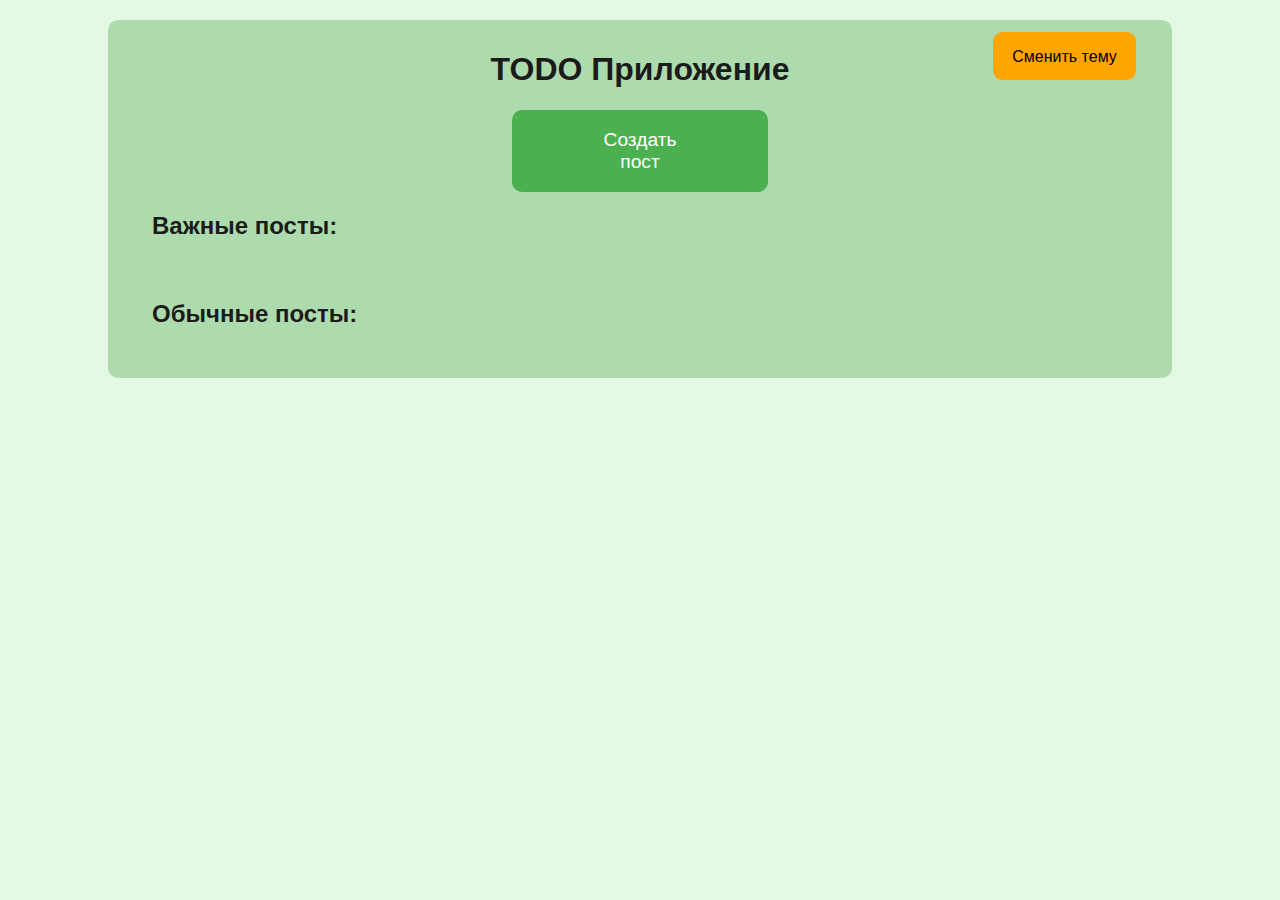
==== commit 971e46b3: "Add code files" ====
--- a/index.html
+++ b/index.html
@@ -1,254 +1,64 @@
-<!DOCTYPE html>
-<html lang="en">
-<head>
-    <meta charset="UTF-8">
-    <meta name="viewport" content="width=device-width, initial-scale=1.0">
-    <title>Тинькофф образование</title>
-    <link rel="stylesheet" href="style.css">
-    <link rel="preconnect" href="https://fonts.googleapis.com">
-    <link rel="preconnect" href="https://fonts.gstatic.com" crossorigin>
-    <link href="https://fonts.googleapis.com/css2?family=Roboto:wght@400;700;900&display=swap" rel="stylesheet">
-</head>
-<body>
-
-    <!-- header -->
-    <header class="header">
-        <div class="header__container">
-            <div class="header__left">
-                <div class="header__label">
-                    <img src="./assets/icons/heraldic.svg" alt="heraldic">
-                    <img src="./assets/icons/logo.svg" alt="logo">
-                </div>
-                <div class="header__tabs">
-                    <p class="header__tab--active">Финтех курсы</p>
-                    <p class="header__tab">Стажировки</p>
-                    <p class="header__tab">Мероприятия и партнерства</p>
-                </div>
-            </div>
-            <div class="header__right">
-                <p class="header__loggedOut">Войти</p>
-                <img src="./assets/icons/login.svg" alt="login">
-            </div>
-        </div>
-    </header>
-
-    <!-- hero section -->
-    <div class="hero">
-        <div class="frontend">
-            <div class="frontend__textBlock">
-                <h2 class="frontend__title">Frontend разработчик</h2>
-                <p class="frontend__text">
-                    Трехмесячный бесплатный учебный курс от Финтеха, который можно проходить из любой точки России
-                </p>
-            </div>
-            <button class="button">
-                <span class="button__text">Подробнее</span>
-            </button>
-        </div>
-        <img src="./assets/images/frontend.png" alt="frontend">
-    </div>
-
-    <!-- suitable section -->
-    <div class="suitableSection">
-        <h2 class="suitableSection__title">Кому подойдет курс</h2>
-        
-        <div class="bottomSuitable">
-            <div class="bottomSuitable__imageAndText">
-                    <img src="./assets/images/suitable.png" alt="suitable">
-                
-                    <div class="bottomSuitable__items">
-                        <div class="bottomSuitable__item">
-                            <img src="./assets/icons/bullit.svg" alt="bullit">
-                            <p class="bottomSuitable__text">Вы студент или выпускник технических вузов</p>
-                        </div>
-                        <div class="bottomSuitable__item">
-                            <img src="./assets/icons/bullit.svg" alt="bullit">
-                            <p class="bottomSuitable__text">Хотите научиться создавать интерфейсы</p>
-                        </div>
-                        <div class="bottomSuitable__item">
-                            <img src="./assets/icons/bullit.svg" alt="bullit">
-                            <p class="bottomSuitable__text">Хотите познакомиться с современным JavaScript и его фреймворками</p>
-                        </div>
-                    </div>
-
-            </div>
-        </div>
-    </div>
-
-    <!-- course section -->
-    <div class="courseSection">
-        <h2 class="courseSection__title">Что вас ждет на курсе</h2>
-        <div class="courseSection__vacancies">
-
-            <div class="vacancy">
-                <div class="vacancy__data">
-                    <h3 class="vacancy__title">Основы разработки</h3>
-                    <p class="vacancy__info">
-                        Делимся инструментами, которые позволяют нам создавать <br>веб-продукты для миллионов клиентов
-                    </p>
-                </div>
-            </div>
-            <div class="vacancy">
-                <div class="vacancy__data">
-                    <h3 class="vacancy__title">Доступ к учебным материалам онлайн</h3>
-                    <p class="vacancy__info">
-                        Онлайн-курс с лекциями <br>и домашними заданиями. Вы можете его пройти из любой точки России
-                    </p>
-                </div>
-            </div>
-            <div class="vacancy">
-                <div class="vacancy__data">
-                    <h3 class="vacancy__title">Возможность попасть в команду</h3>
-                    <p class="vacancy__info">
-                        Во время курса участники выполняют много практических заданий. <br>Мы замечаем лучших и приглашаем их на собеседование
-                    </p>
-                </div>
-            </div>
-
-        </div>
-    </div>
-
-    <!-- education section -->
-
-    <div class="educationSection">
-        <h2 class="educationSection__title">Как строится обучение</h2>
-        <div class="educationSection__cards">
-
-            <div class="card">
-                <div class="card__textBlock">
-                    <h3 class="card__title">Онлайн-занятия 1 раз в неделю</h3>
-                    <div class="card__items">
-                        <div class="card__item">
-                            <img src="./assets/icons/bullit.svg" alt="bullit">
-                            <p class="card__text">
-                                Курс стартует в середине февраля и длится три месяца
-                            </p>
-                        </div>
-                        <div class="card__item">
-                            <img src="./assets/icons/bullit.svg" alt="bullit">
-                            <p class="card__text">
-                                В неделю будете тратить около 2-3 часов на лекции и столько, сколько сочтете нужным, на домашнюю работу
-                            </p>
-                        </div>
-                    </div>
-                </div>
-            </div>
-
-            <div class="card">
-                <div class="card__textBlock">
-                    <h3 class="card__title">Интерактив и нетворкинг</h3>
-                    <div class="card__items">
-                        <div class="card__item">
-                            <img src="./assets/icons/bullit.svg" alt="bullit">
-                            <p class="card__text">
-                                Вы сможете задавать вопросы преподавателям во время лекции в Зуме или в общем чате
-                            </p>
-                        </div>
-                        <div class="card__item">
-                            <img src="./assets/icons/bullit.svg" alt="bullit">
-                            <p class="card__text">
-                                Обсуждать материалы и домашки вместе с сокурсниками. Это поможет найти новый профессиональный круг общения
-                            </p>
-                        </div>
-                    </div>
-                </div>
-            </div>
-
-        </div>
-    </div>
-
-    <!-- price section -->
-
-    <div class="priceSection">
-        <h2 class="priceSection__title">Бесплатное обучение</h2>
-    </div>
-    <div class="priceSection__blocks">
-
-        <div class="cardPrice">
-            <img src="./assets/icons/academic.svg" alt="academic">
-            <div class="card__textBlock">
-                <h3 class="card__title">Каждый студент проходит тщательный отбор</h3>
-                <div class="card__items">
-                    <div class="card__item">
-                        <img src="./assets/icons/bullit.svg" alt="bullit">
-                        <p class="card__text">
-                            Пройдите экзамен и заполните анкету, которая выполняет функцию портфолио
-                        </p>
-                    </div>
-                    <div class="card__item">
-                        <img src="./assets/icons/bullit.svg" alt="bullit">
-                        <p class="card__text">
-                            Расскажите подробно о своем опыте: сильное портфолио влияет на решение
-                        </p>
-                    </div>
-                </div>
-            </div>
-        </div>
-        <div class="cardPrice">
-            <img src="./assets/icons/doc.svg" alt="doc">
-            <div class="card__textBlock">
-                <h3 class="card__title">Одинаковые условия для всех</h3>
-                <div class="card__items">
-                    <div class="card__item">
-                        <img src="./assets/icons/bullit.svg" alt="bullit">
-                        <p class="card__text">
-                            Чтобы успешно закончить курс, нужно выполнить обязательные домашние задания и защитить проект
-                        </p>
-                    </div>
-                    <div class="card__item">
-                        <img src="./assets/icons/bullit.svg" alt="bullit">
-                        <p class="card__text">
-                            После обучения выдаем сертификат, подтверждающий,<br>что вы освоили теорию и навыки веб-разработки
-                        </p>
-                    </div>
-                </div>
-            </div>
-        </div>
-
-    </div>
-
-    <!-- enter section -->
-
-    <div class="enterSection">
-        <h2 class="enterSection__title">Как попасть на курс</h2>
-        <div class="enterSection__blocks">
-
-            <div class="block">
-                <img src="./assets/icons/Icon1.svg" alt="icon1" class="block__icon">
-                <p class="block__text">
-                    Оставьте заявку онлайн и зарегистрируйтесь <br>на сайте
-                </p>
-            </div>
-            <div class="block">
-                <img src="./assets/icons/Icon2.svg" alt="icon2" class="block__icon">
-                <p class="block__text">
-                    Расскажите в анкете, почему хотите изучить веб-разработку
-                </p>
-            </div>
-            <div class="block">
-                <img src="./assets/icons/Icon3.svg" alt="icon3" class="block__icon">
-                <p class="block__text">
-                    Пройдите экзамен: решите несколько задач по программированию
-                </p>
-            </div>
-            <div class="block">
-                <img src="./assets/icons/Icon4.svg" alt="icon4" class="block__icon">
-                <p class="block__text">
-                    Дождитесь письма <br>об итогах отбора. Начните учиться
-                </p>
-            </div>
-
-        </div>
-    </div>
-
-    <!-- footer -->
-
-    <footer class="footer">
-        <img src="./assets/icons/Rectangle.svg" alt="rectangle" class="footer__rectangle">
-        <div class="footer__text">
-            <p class="footer__author">© 2022 «Тинькофф Образование»</p>
-            <p class="footer__questions">По вопросам пишите <span>edu@tinkoff.ru</span></p>
-        </div>
-    </footer>
-</body>
-</html>
+<!DOCTYPE html>
+<html lang="en">
+<head>
+    <meta charset="UTF-8">
+    <title>Приложение</title>
+    <link rel="stylesheet" href="styles.css">
+</head>
+<body>
+<div class="container">
+    <h1>TODO Приложение</h1>
+    <button id="toggleThemeBtn">Сменить тему</button>
+    <button id="openCreatePostModal">Создать пост</button>
+
+    <h2 class="post-title">Важные посты:</h2>
+    <div class="important-posts-list">
+        <!-- Здесь будут отображаться важные посты -->
+    </div>
+
+    <h2 class="post-title">Обычные посты:</h2>
+    <div class="posts-list">
+        <!-- Здесь будут отображаться посты -->
+    </div>
+
+    <!-- Лоадер -->
+    <div id="loader" class="loader"></div>
+</div>
+
+<!-- Модальное окно для создания/редактирования поста -->
+<div id="postModal" class="modal">
+    <div class="modal-content">
+        <span  id="closePostModal" class="close">&times;</span>
+        <h2>Создать пост</h2>
+        <form id="postForm">
+            <!-- Форма для создания/редактирования поста -->
+            <label for="userNameSelect">Имя пользователя:</label>
+            <select id="userNameSelect"></select><br><br>
+            <label for="postTitle">Тема:</label>
+            <input type="text" id="postTitle" name="postTitle" required><br><br>
+
+            <label for="postContent">Информация:</label>
+            <textarea id="postContent" name="postContent" rows="4" required></textarea><br><br>
+
+            <button id="savePostBtn">Сохранить</button>
+        </form>
+    </div>
+</div>
+
+<!-- Модальное окно подтверждения удаления -->
+<div id="confirmModal" class="modal">
+    <div class="modal-content">
+        <span id="closeConfirmModal" class="close">&times;</span>
+        <h2>Подтвердите удаление</h2>
+        <p>Вы уверены, что хотите удалить этот пост?</p>
+        <div class="confirm-buttons">
+            <button id="confirmDeleteBtn">Да, удалить</button>
+            <button id="cancelDeleteBtn">Отмена</button>
+        </div>
+    </div>
+</div>
+
+
+<script src="scripts.js"></script>
+</body>
+</html>
--- a/styles.css
+++ b/styles.css
@@ -0,0 +1,238 @@
+:root {
+    --bg-color: #e4f9e4; /* Нежно-зеленый */
+    --text-color: #1c1b1b;
+    --container-bg-color: #aedbad; /* Светло-зеленый */
+    --post-bg-color: #c8e0c8; /* Нежно-зеленый */
+    --post-hover-bg-color: #acc4ac; /* Светло-зеленый */
+}
+
+.dark-theme {
+    --bg-color: #0b380b; /* Темно-зеленый */
+    --text-color: #d9c9cb;
+    --container-bg-color: #032403; /* Черно-зеленый */
+    --post-bg-color: #0a2f0a; /* Темно-зеленый */
+    --post-hover-bg-color: #0c340c; /* Черно-зеленый */
+}
+
+
+/* Общие стили */
+body {
+    font-family: 'Segoe UI', Tahoma, Geneva, Verdana, sans-serif;
+    margin: 0;
+    padding: 0;
+    background-color: var(--bg-color);
+}
+
+.container {
+    text-align: center;
+    width: 80%;
+    margin: 20px auto;
+    background-color: var(--container-bg-color);
+    padding: 10px 20px;
+    border-radius: 10px;
+    color: var(--text-color);
+}
+
+
+.posts-list, .important-posts-list {
+    margin-top: 0.5em;
+    padding: 1em 3em;
+    text-align: left;
+}
+
+#main-title{
+    font-size: 3em;
+    margin:  0 0 0.2em 0;
+}
+
+.post-title{
+    display: flex;
+    margin-right: auto;
+    margin-left: 1em;
+    margin-bottom: 0;
+}
+
+/* Кнопка создания поста */
+#openCreatePostModal {
+    padding: 1em 4em;
+    background-color: #4CAF50;
+    color: white;
+    font-size: 1.2em;
+    border: none;
+    border-radius: 10px;
+    cursor: pointer;
+    transition: background-color 0.3s ease;
+    width: 25%;
+}
+
+/* Кнопка смены темы */
+#toggleThemeBtn {
+    background-color: orange;
+    position: fixed;
+    top: 2em;
+    right: 9em;
+    padding: 1em 1.2em;
+    border-radius: 0.6em;
+    border: 0;
+    height: 3em;
+    cursor: pointer;
+}
+
+button{
+    border: 0;
+    font-size: 16px;
+}
+button:hover {
+    opacity: 0.7;
+    cursor: pointer;
+}
+
+/* Модальное окно */
+.modal {
+    display: none;
+    position: fixed;
+    z-index: 1;
+    left: 0;
+    top: 0;
+    width: 100%;
+    height: 100%;
+    background-color: rgba(0, 0, 0, 0.4);
+}
+
+/* Стили для постов */
+.post {
+    background-color: var(--post-bg-color);
+    border-radius: 15px;
+    padding: 10px 20px;
+    margin-bottom: 15px;
+    cursor: pointer;
+}
+
+.post:hover {
+    background-color: var(--post-hover-bg-color);
+}
+
+/* Стили для лоадера */
+.loader {
+    border: 5px solid #f3f3f3;
+    border-top: 5px solid #3498db;
+    border-radius: 50%;
+    width: 50px;
+    height: 50px;
+    animation: spin 1s linear infinite;
+    display: none; /* Начально скрыт */
+    position: absolute;
+    top: 50%;
+    left: 50%;
+    transform: translate(-50%, -50%);
+}
+
+@keyframes spin {
+    0% { transform: translate(-50%, -50%) rotate(0deg); }
+    100% { transform: translate(-50%, -50%) rotate(360deg); }
+}
+
+.add-important-btn, .remove-important-btn{
+    padding: 10px 20px;
+    border-radius: 10px;
+}
+.add-important-btn {
+    background-color: #d99610;
+    color: black;
+}
+
+.remove-important-btn {
+    background-color: #221f1f;
+    color: white;
+}
+
+.delete-btn{
+    padding: 10px 30px;
+    background-color: #dc3545;
+    color: white;
+    border-radius: 10px;
+}
+
+.btns-box{
+    display: flex;
+    justify-content: space-between;
+}
+
+/* Стили для модального окна */
+.modal-content {
+    position: fixed;
+    top: 50%;
+    left: 50%;
+    transform: translate(-50%, -50%);
+    background-color: var(--bg-color);
+    color: var(--text-color);
+    padding: 20px;
+    border-radius: 8px;
+    width: 50%;
+}
+
+/* Стили для кнопки закрытия */
+.close {
+    position: absolute;
+    top: 8px;
+    right: 20px;
+    cursor: pointer;
+    font-size: 40px;
+    color: #888;
+}
+
+/* Стили для заголовка */
+.modal-content h2 {
+    font-size: 24px;
+    margin-bottom: 20px;
+}
+
+/* Стили для формы */
+.modal-content form {
+    display: flex;
+    flex-direction: column;
+}
+
+/* Стили для меток и полей ввода */
+.modal-content label {
+    margin-bottom: 5px;
+    font-weight: bold;
+}
+
+.modal-content input[type="text"],
+.modal-content textarea,
+.modal-content select {
+    padding: 8px;
+    margin-bottom: 10px;
+    border-radius: 4px;
+    border: 1px solid #ccc;
+    width: calc(100% - 2em);
+    background-color: var(--post-bg-color);
+    color: var(--text-color);
+    font-size: 16px;
+}
+
+/* Стили для кнопки сохранения */
+#savePostBtn {
+    padding: 10px 15px;
+    border-radius: 4px;
+    background-color: #4CAF50;
+    color: white;
+}
+
+#confirmDeleteBtn,
+#cancelDeleteBtn {
+    padding: 10px 15px;
+    border-radius: 4px;
+    cursor: pointer;
+    color: #fff;
+}
+
+#confirmDeleteBtn {
+    background-color: #dc3545;
+    margin-right: 0.5em;
+}
+
+#cancelDeleteBtn {
+    background-color: #6c757d;
+}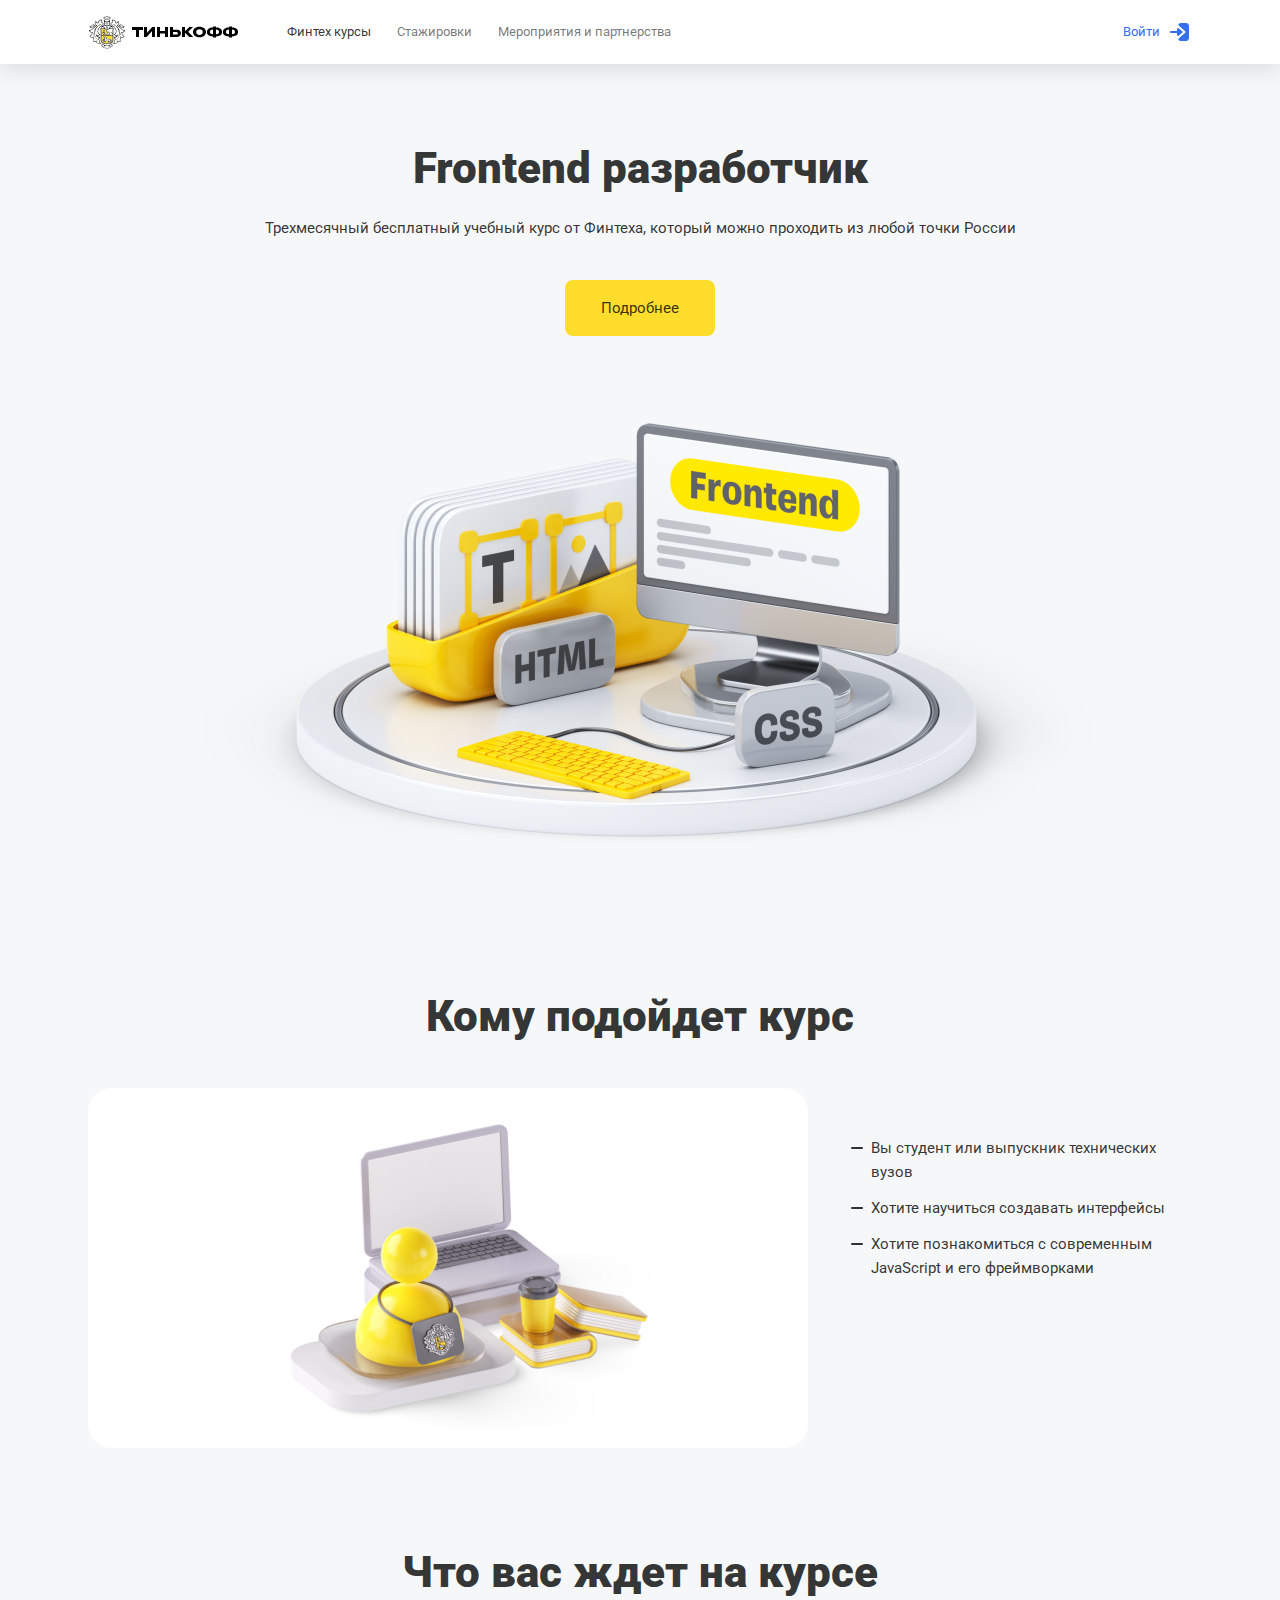
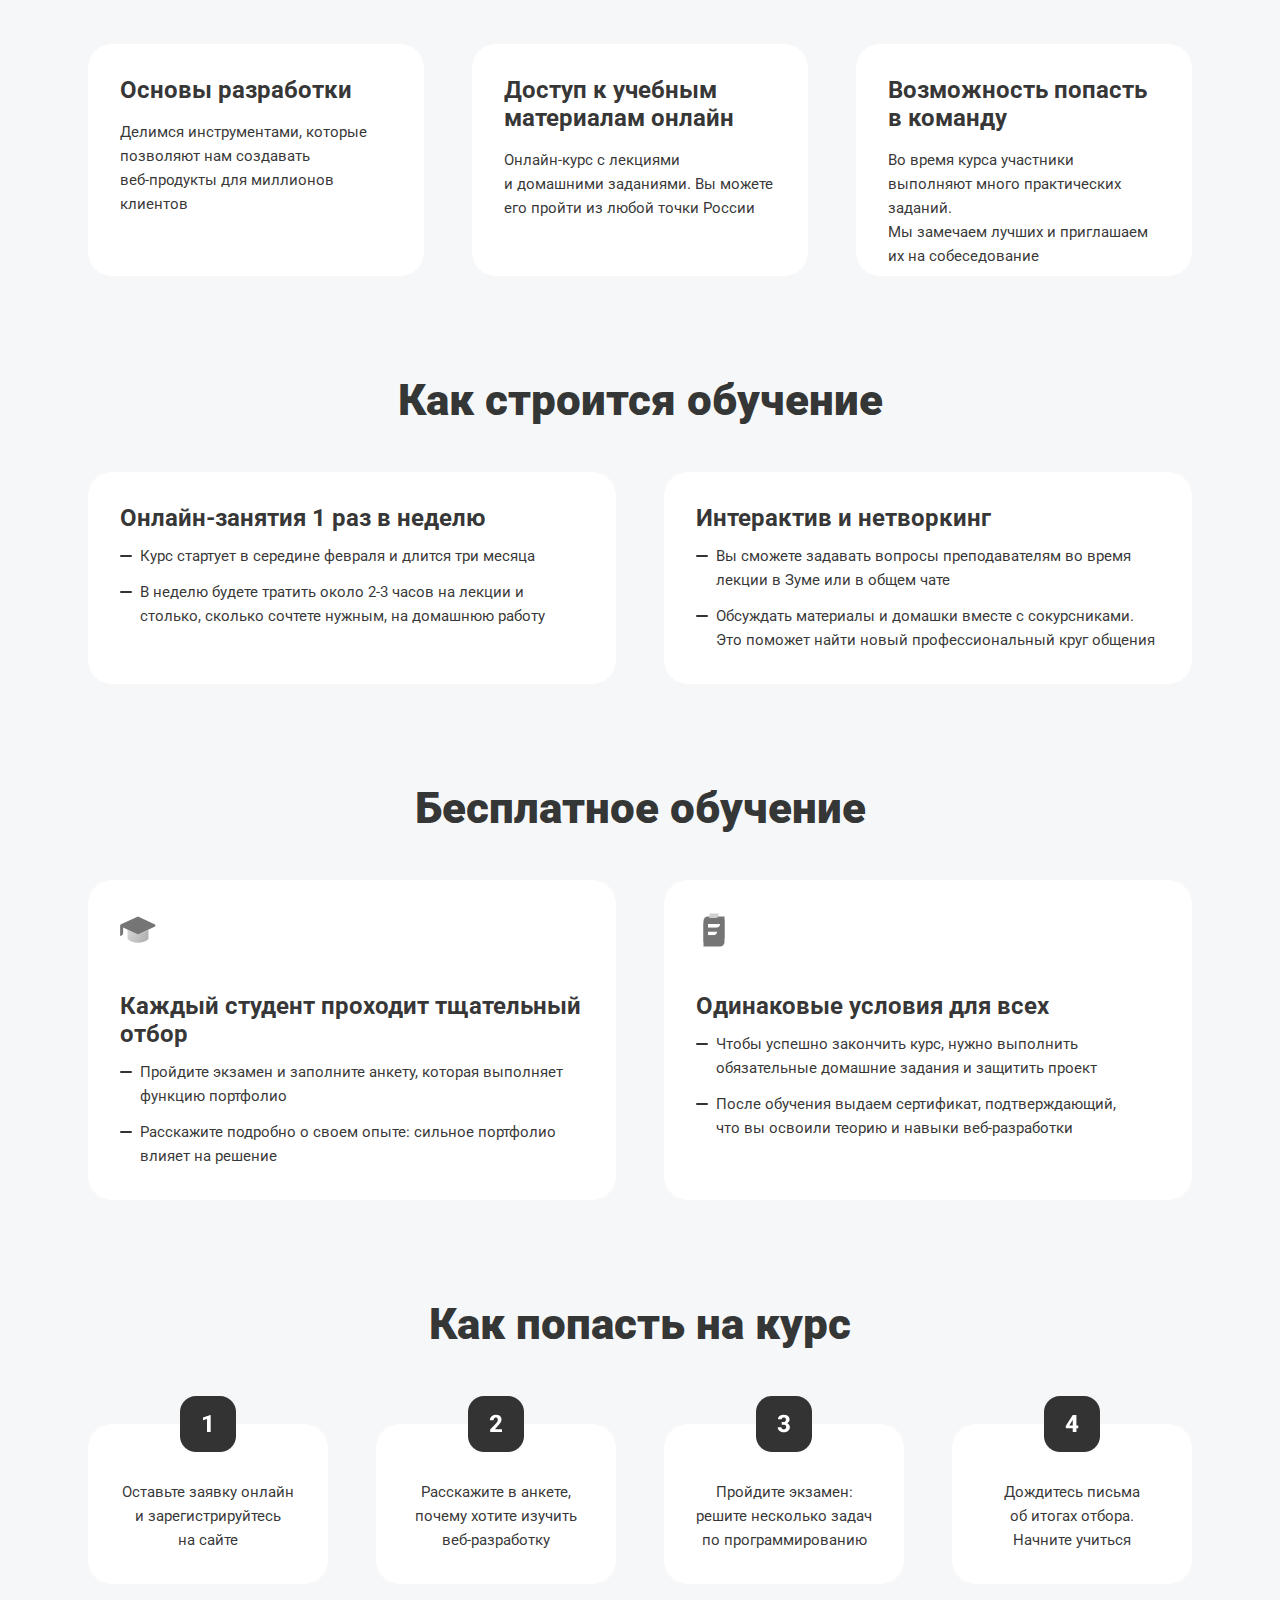
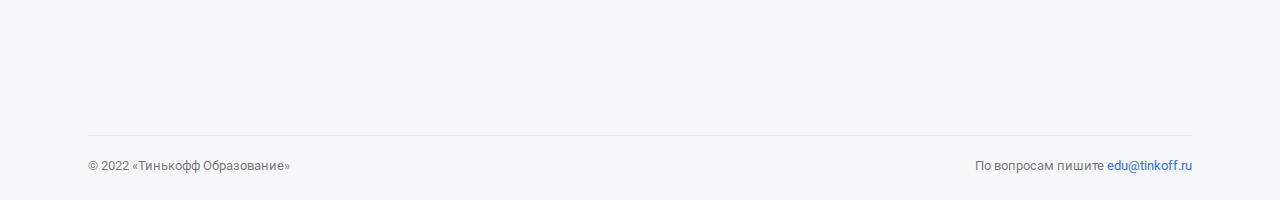
==== commit 75524e90: "Merge 7696ca46e7cc8dfe8355e4a3cb32f0436ede00ac into 965db75b35891b2fd47250d3b8fc2edc811f18b9" ====
--- a/index.html
+++ b/index.html
@@ -1,64 +1,254 @@
-<!DOCTYPE html>
-<html lang="en">
-<head>
-    <meta charset="UTF-8">
-    <title>Приложение</title>
-    <link rel="stylesheet" href="styles.css">
-</head>
-<body>
-<div class="container">
-    <h1>TODO Приложение</h1>
-    <button id="toggleThemeBtn">Сменить тему</button>
-    <button id="openCreatePostModal">Создать пост</button>
-
-    <h2 class="post-title">Важные посты:</h2>
-    <div class="important-posts-list">
-        <!-- Здесь будут отображаться важные посты -->
-    </div>
-
-    <h2 class="post-title">Обычные посты:</h2>
-    <div class="posts-list">
-        <!-- Здесь будут отображаться посты -->
-    </div>
-
-    <!-- Лоадер -->
-    <div id="loader" class="loader"></div>
-</div>
-
-<!-- Модальное окно для создания/редактирования поста -->
-<div id="postModal" class="modal">
-    <div class="modal-content">
-        <span  id="closePostModal" class="close">&times;</span>
-        <h2>Создать пост</h2>
-        <form id="postForm">
-            <!-- Форма для создания/редактирования поста -->
-            <label for="userNameSelect">Имя пользователя:</label>
-            <select id="userNameSelect"></select><br><br>
-            <label for="postTitle">Тема:</label>
-            <input type="text" id="postTitle" name="postTitle" required><br><br>
-
-            <label for="postContent">Информация:</label>
-            <textarea id="postContent" name="postContent" rows="4" required></textarea><br><br>
-
-            <button id="savePostBtn">Сохранить</button>
-        </form>
-    </div>
-</div>
-
-<!-- Модальное окно подтверждения удаления -->
-<div id="confirmModal" class="modal">
-    <div class="modal-content">
-        <span id="closeConfirmModal" class="close">&times;</span>
-        <h2>Подтвердите удаление</h2>
-        <p>Вы уверены, что хотите удалить этот пост?</p>
-        <div class="confirm-buttons">
-            <button id="confirmDeleteBtn">Да, удалить</button>
-            <button id="cancelDeleteBtn">Отмена</button>
-        </div>
-    </div>
-</div>
-
-
-<script src="scripts.js"></script>
-</body>
-</html>
+<!DOCTYPE html>
+<html lang="en">
+<head>
+    <meta charset="UTF-8">
+    <meta name="viewport" content="width=device-width, initial-scale=1.0">
+    <title>Тинькофф образование</title>
+    <link rel="stylesheet" href="style.css">
+    <link rel="preconnect" href="https://fonts.googleapis.com">
+    <link rel="preconnect" href="https://fonts.gstatic.com" crossorigin>
+    <link href="https://fonts.googleapis.com/css2?family=Roboto:wght@400;700;900&display=swap" rel="stylesheet">
+</head>
+<body>
+
+    <!-- header -->
+    <header class="header">
+        <div class="header__container">
+            <div class="header__left">
+                <div class="header__label">
+                    <img src="./assets/icons/heraldic.svg" alt="heraldic">
+                    <img src="./assets/icons/logo.svg" alt="logo">
+                </div>
+                <div class="header__tabs">
+                    <p class="header__tab--active">Финтех курсы</p>
+                    <p class="header__tab">Стажировки</p>
+                    <p class="header__tab">Мероприятия и партнерства</p>
+                </div>
+            </div>
+            <div class="header__right">
+                <p class="header__loggedOut">Войти</p>
+                <img src="./assets/icons/login.svg" alt="login">
+            </div>
+        </div>
+    </header>
+
+    <!-- hero section -->
+    <div class="hero">
+        <div class="frontend">
+            <div class="frontend__textBlock">
+                <h2 class="frontend__title">Frontend разработчик</h2>
+                <p class="frontend__text">
+                    Трехмесячный бесплатный учебный курс от Финтеха, который можно проходить из любой точки России
+                </p>
+            </div>
+            <button class="button">
+                <span class="button__text">Подробнее</span>
+            </button>
+        </div>
+        <img src="./assets/images/frontend.png" alt="frontend">
+    </div>
+
+    <!-- suitable section -->
+    <div class="suitableSection">
+        <h2 class="suitableSection__title">Кому подойдет курс</h2>
+        
+        <div class="bottomSuitable">
+            <div class="bottomSuitable__imageAndText">
+                    <img src="./assets/images/suitable.png" alt="suitable">
+                
+                    <div class="bottomSuitable__items">
+                        <div class="bottomSuitable__item">
+                            <img src="./assets/icons/bullit.svg" alt="bullit">
+                            <p class="bottomSuitable__text">Вы студент или выпускник технических вузов</p>
+                        </div>
+                        <div class="bottomSuitable__item">
+                            <img src="./assets/icons/bullit.svg" alt="bullit">
+                            <p class="bottomSuitable__text">Хотите научиться создавать интерфейсы</p>
+                        </div>
+                        <div class="bottomSuitable__item">
+                            <img src="./assets/icons/bullit.svg" alt="bullit">
+                            <p class="bottomSuitable__text">Хотите познакомиться с современным JavaScript и его фреймворками</p>
+                        </div>
+                    </div>
+
+            </div>
+        </div>
+    </div>
+
+    <!-- course section -->
+    <div class="courseSection">
+        <h2 class="courseSection__title">Что вас ждет на курсе</h2>
+        <div class="courseSection__vacancies">
+
+            <div class="vacancy">
+                <div class="vacancy__data">
+                    <h3 class="vacancy__title">Основы разработки</h3>
+                    <p class="vacancy__info">
+                        Делимся инструментами, которые позволяют нам создавать <br>веб-продукты для миллионов клиентов
+                    </p>
+                </div>
+            </div>
+            <div class="vacancy">
+                <div class="vacancy__data">
+                    <h3 class="vacancy__title">Доступ к учебным материалам онлайн</h3>
+                    <p class="vacancy__info">
+                        Онлайн-курс с лекциями <br>и домашними заданиями. Вы можете его пройти из любой точки России
+                    </p>
+                </div>
+            </div>
+            <div class="vacancy">
+                <div class="vacancy__data">
+                    <h3 class="vacancy__title">Возможность попасть в команду</h3>
+                    <p class="vacancy__info">
+                        Во время курса участники выполняют много практических заданий. <br>Мы замечаем лучших и приглашаем их на собеседование
+                    </p>
+                </div>
+            </div>
+
+        </div>
+    </div>
+
+    <!-- education section -->
+
+    <div class="educationSection">
+        <h2 class="educationSection__title">Как строится обучение</h2>
+        <div class="educationSection__cards">
+
+            <div class="card">
+                <div class="card__textBlock">
+                    <h3 class="card__title">Онлайн-занятия 1 раз в неделю</h3>
+                    <div class="card__items">
+                        <div class="card__item">
+                            <img src="./assets/icons/bullit.svg" alt="bullit">
+                            <p class="card__text">
+                                Курс стартует в середине февраля и длится три месяца
+                            </p>
+                        </div>
+                        <div class="card__item">
+                            <img src="./assets/icons/bullit.svg" alt="bullit">
+                            <p class="card__text">
+                                В неделю будете тратить около 2-3 часов на лекции и столько, сколько сочтете нужным, на домашнюю работу
+                            </p>
+                        </div>
+                    </div>
+                </div>
+            </div>
+
+            <div class="card">
+                <div class="card__textBlock">
+                    <h3 class="card__title">Интерактив и нетворкинг</h3>
+                    <div class="card__items">
+                        <div class="card__item">
+                            <img src="./assets/icons/bullit.svg" alt="bullit">
+                            <p class="card__text">
+                                Вы сможете задавать вопросы преподавателям во время лекции в Зуме или в общем чате
+                            </p>
+                        </div>
+                        <div class="card__item">
+                            <img src="./assets/icons/bullit.svg" alt="bullit">
+                            <p class="card__text">
+                                Обсуждать материалы и домашки вместе с сокурсниками. Это поможет найти новый профессиональный круг общения
+                            </p>
+                        </div>
+                    </div>
+                </div>
+            </div>
+
+        </div>
+    </div>
+
+    <!-- price section -->
+
+    <div class="priceSection">
+        <h2 class="priceSection__title">Бесплатное обучение</h2>
+    </div>
+    <div class="priceSection__blocks">
+
+        <div class="cardPrice">
+            <img src="./assets/icons/academic.svg" alt="academic">
+            <div class="card__textBlock">
+                <h3 class="card__title">Каждый студент проходит тщательный отбор</h3>
+                <div class="card__items">
+                    <div class="card__item">
+                        <img src="./assets/icons/bullit.svg" alt="bullit">
+                        <p class="card__text">
+                            Пройдите экзамен и заполните анкету, которая выполняет функцию портфолио
+                        </p>
+                    </div>
+                    <div class="card__item">
+                        <img src="./assets/icons/bullit.svg" alt="bullit">
+                        <p class="card__text">
+                            Расскажите подробно о своем опыте: сильное портфолио влияет на решение
+                        </p>
+                    </div>
+                </div>
+            </div>
+        </div>
+        <div class="cardPrice">
+            <img src="./assets/icons/doc.svg" alt="doc">
+            <div class="card__textBlock">
+                <h3 class="card__title">Одинаковые условия для всех</h3>
+                <div class="card__items">
+                    <div class="card__item">
+                        <img src="./assets/icons/bullit.svg" alt="bullit">
+                        <p class="card__text">
+                            Чтобы успешно закончить курс, нужно выполнить обязательные домашние задания и защитить проект
+                        </p>
+                    </div>
+                    <div class="card__item">
+                        <img src="./assets/icons/bullit.svg" alt="bullit">
+                        <p class="card__text">
+                            После обучения выдаем сертификат, подтверждающий,<br>что вы освоили теорию и навыки веб-разработки
+                        </p>
+                    </div>
+                </div>
+            </div>
+        </div>
+
+    </div>
+
+    <!-- enter section -->
+
+    <div class="enterSection">
+        <h2 class="enterSection__title">Как попасть на курс</h2>
+        <div class="enterSection__blocks">
+
+            <div class="block">
+                <img src="./assets/icons/Icon1.svg" alt="icon1" class="block__icon">
+                <p class="block__text">
+                    Оставьте заявку онлайн и зарегистрируйтесь <br>на сайте
+                </p>
+            </div>
+            <div class="block">
+                <img src="./assets/icons/Icon2.svg" alt="icon2" class="block__icon">
+                <p class="block__text">
+                    Расскажите в анкете, почему хотите изучить веб-разработку
+                </p>
+            </div>
+            <div class="block">
+                <img src="./assets/icons/Icon3.svg" alt="icon3" class="block__icon">
+                <p class="block__text">
+                    Пройдите экзамен: решите несколько задач по программированию
+                </p>
+            </div>
+            <div class="block">
+                <img src="./assets/icons/Icon4.svg" alt="icon4" class="block__icon">
+                <p class="block__text">
+                    Дождитесь письма <br>об итогах отбора. Начните учиться
+                </p>
+            </div>
+
+        </div>
+    </div>
+
+    <!-- footer -->
+
+    <footer class="footer">
+        <img src="./assets/icons/Rectangle.svg" alt="rectangle" class="footer__rectangle">
+        <div class="footer__text">
+            <p class="footer__author">© 2022 «Тинькофф Образование»</p>
+            <p class="footer__questions">По вопросам пишите <span>edu@tinkoff.ru</span></p>
+        </div>
+    </footer>
+</body>
+</html>
--- a/style.css
+++ b/style.css
@@ -0,0 +1,479 @@
+@import 'variables.css';
+
+* {
+    margin: 0;
+    padding: 0;
+    box-sizing: border-box;
+}
+
+body {
+    font-family: 'Roboto', sans-serif;
+    background-color: var(--day-base-base-02);
+    color: var(--day-text-text-01);
+    text-align: center;
+    font-family: Roboto;
+    font-size: 15px;
+    font-style: normal;
+    font-weight: 400;
+    line-height: 24px;
+}
+
+h2 {
+    color: var(--day-text-text-01);
+    text-align: center;
+    font-feature-settings: 'liga' off;
+    font-family: Roboto;
+    font-size: 44px;
+    font-style: normal;
+    font-weight: 900;
+    line-height: 48px; 
+}
+
+h3 {
+    color: var(--day-text-text-01);
+    font-feature-settings: 'liga' off;
+    font-family: Roboto;
+    font-size: 24px;
+    font-style: normal;
+    font-weight: 700;
+    line-height: 28px;
+}
+
+
+/* header */
+
+.header {
+    display: flex;
+    align-items: center;
+    justify-content: center;
+    height: 64px;
+    background-color: var(--day-base-elevation-01);
+    box-shadow: 0px 4px 24px 0px rgba(0, 0, 0, 0.12);
+}
+
+.header__container {
+    display: flex;
+    justify-content: space-between;
+    align-items: center;
+    width: 1104px;
+}
+
+.header__left {
+    display: flex;
+    justify-content: space-between;
+    align-items: center;
+    width: 583px;
+}
+
+.header__label {
+    display: flex;
+    justify-content: space-between;
+    align-items: center;
+    width: 151px;
+    height: 34px;
+}
+
+.header__tabs {
+    display: flex;
+    justify-content: space-between;
+    align-items: center;
+    width: 384px;
+}
+
+.header__tab {
+    color: var(--day-text-text-02);
+    font-family: Roboto;
+    font-size: 13px;
+    font-style: normal;
+    font-weight: 400;
+    line-height: 20px;
+}
+
+.header__tab--active {
+    color: var(--day-text-text-01);
+    font-family: Roboto;
+    font-size: 13px;
+    font-style: normal;
+    font-weight: 400;
+    line-height: 20px;
+}
+
+.header__right {
+    display: flex;
+    justify-content: space-between;
+    align-items: center;
+    width: 69px;
+    cursor: pointer;
+}
+
+.header__loggedOut {
+    color: var(--day-text-link);
+    text-align: right;
+    font-family: Roboto;
+    font-size: 13px;
+    font-style: normal;
+    font-weight: 400;
+    line-height: 20px;
+}
+
+.hero {
+    display: flex;
+    height: 852px;
+    padding: 80px 128px 40px 128px;
+    flex-direction: column;
+    align-items: center;
+    justify-content: space-between;
+}
+
+.frontend {
+    display: flex;
+    flex-direction: column;
+    align-items: center;
+    justify-content: space-between;
+    height: 192px;
+    width: 912px;
+}
+
+.frontend__textBlock {
+    display: flex;
+    width: 912px;
+    flex-direction: column;
+    align-items: center;
+    justify-content: space-between;
+    height: 96px;
+}
+
+.button {
+    display: flex;
+    align-items: center;
+    justify-content: center;
+    border-radius: 8px;
+    background: var(--day-base-primary);
+    width: 150px;
+    height: 56px;
+    padding: 16px 36px;
+    border: none;
+    cursor: pointer;
+    transition: background 0.3s;
+}
+
+.button__text {
+    color: var(--day-text-text-01);
+    text-align: center;
+    font-family: Roboto;
+    font-size: 15px;
+    font-style: normal;
+    font-weight: 400;
+    line-height: 24px;
+}
+
+.button:hover {
+    background: var(--day-base-primary-hover);
+}
+
+.button:active {
+    background: var(--day-base-primary-active);
+}
+
+.button:focus {
+    border: 2px solid var(--day-system-focus);
+    outline: none;
+}
+
+
+/* suitableSection */
+
+.suitableSection {
+    display: flex;
+    flex-direction: column;
+    align-items: center;
+    height: 556px;
+    justify-content: space-between;
+}
+
+.suitableSection__title {
+    display: flex;
+    padding: 76px 224px 24px 224px;
+    flex-direction: column;
+    align-items: center;
+}
+
+.bottomSuitable {
+    display: flex;
+    justify-content: center;
+    align-items: center;
+    width: 1360px;
+    height: 408px;
+    padding: 24px 128px 24px 128px;
+}
+
+.bottomSuitable__imageAndText {
+    width: 1104px;
+    height: 360px;
+    display: flex;
+    justify-content: space-between;
+    align-items: center;
+}
+
+.bottomSuitable__items {
+    display: flex;
+    width: 341px;
+    flex-direction: column;
+    align-items: flex-start;
+    gap: 12px;
+    padding: 48px 0px 168px;
+}
+
+.bottomSuitable__item {
+    display: flex;
+    width: 336px;
+    align-items: flex-start;
+    gap: 8px;
+}
+
+.bottomSuitable__text {
+    width: 316px;
+    flex-shrink: 0;
+    text-align: left;
+}
+
+
+/* courseSection */
+
+.courseSection {
+    height: 428px;
+    display: flex;
+    flex-direction: column;
+    align-items: center;
+    justify-content: space-between;
+}
+
+.courseSection__title {
+    width: 1360px;
+    height: 148px;
+    padding: 76px 224px 24px 224px;
+    display: flex;
+    justify-content: center;
+    align-items: center;
+}
+
+.courseSection__vacancies {
+    width: 1360px;
+    height: 280px;
+    display: flex;
+    justify-content: space-between;
+    align-items: center;
+    padding: 24px 128px 24px 128px;
+}
+
+.vacancy {
+    width: 336px;
+    height: 232px;
+    padding: 32px;
+    border-radius: 24px;
+    background: var(--day-base-base-01);
+}
+
+.vacancy__data {
+    display: flex;
+    flex-direction: column;
+    justify-content: space-between;
+    align-items: flex-start;
+    text-align: left;
+}
+
+.vacancy__info {
+    margin-top: 16px;
+}
+
+.educationSection {
+    height: 408px;
+    display: flex;
+    flex-direction: column;
+    justify-content: space-between;
+    align-items: center;
+}
+
+.educationSection__title {
+    padding: 76px 224px 24px 224px;
+}
+
+.educationSection__cards {
+    display: flex;
+    width: 1360px;
+    padding: 24px 128px;
+    justify-content: space-between;
+    align-items: center;
+}
+
+.card {
+    background: var(--day-base-base-01);
+    width: 528px;
+    height: 212px;
+    padding: 32px;
+    border-radius: 24px;
+}
+
+.card__textBlock {
+    display: flex;
+    flex-direction: column;
+    align-items: flex-start;
+    justify-content: space-between;
+    width: 464px;
+    text-align: left;
+}
+
+.card__item {
+    display: flex;
+    width: 464px;
+    align-items: flex-start;
+    margin-top: 12px;
+}
+
+.card__text {
+    width: 444px;
+    margin-left: 8px;
+}
+
+
+/* priceSection*/
+
+.priceSection {
+    display: flex;
+    flex-direction: column;
+    align-items: center;
+}
+
+.priceSection__title {
+    display: flex;
+    width: 1360px;
+    padding: 76px 224px 24px 224px;
+    flex-direction: column;
+    align-items: center;
+    gap: 24px;
+}
+
+.priceSection__blocks {
+    display: flex;
+    padding: 24px 128px;
+    justify-content: center;
+    align-items: center;
+    gap: 48px;
+}
+
+.cardPrice {
+    display: flex;
+    height: 320px;
+    padding: 32px;
+    flex-direction: column;
+    align-items: flex-start;
+    gap: 44px;
+    border-radius: 24px;
+    background: var(--day-base-base-01);
+}
+
+
+/* enterSection */
+
+.enterSection {
+    display: flex;
+    flex-direction: column;
+    align-items: center;
+    justify-content: space-between;
+    height: 384px;
+}
+
+.enterSection__title {
+    display: flex;
+    padding: 76px 224px 24px 224px;
+    flex-direction: column;
+    align-items: center;
+    gap: 24px;
+}
+
+.enterSection__blocks {
+    display: flex;
+    padding: 24px 128px;
+    gap: 48px;
+    width: 1360px;
+    height: 236px;
+    flex-direction: row;
+    flex-wrap: nowrap;
+    justify-content: space-between;
+    align-items: center;
+}
+
+.block {
+    width: 240px;
+    height: 188px;
+    align-items: center;
+    justify-content: center;
+}
+
+
+.block__text {
+    display: flex;
+    padding: 56px 32px 32px 32px;
+    flex-direction: column;
+    justify-content: center;
+    align-items: center;
+    gap: 10px;
+
+    width: 240px;
+    height: 160px;
+    border-radius: 24px;
+    background: var(--day-base-base-01);
+    position: relative;
+    top: -35px;
+    z-index: -1;
+}
+
+
+/* footer */
+
+.footer {
+    display: flex;
+    justify-content: center;
+    height: 192px;
+    flex-direction: column;
+    justify-content: flex-end;
+    align-items: center;
+}
+
+.footer__rectangle {
+    display: flex;
+    justify-content: center;
+}
+
+.footer__text {
+    width: 1104px;
+    height: 20px;
+    margin-top: 20px;
+    margin-bottom: 24px;
+    display: flex;
+    justify-content: space-between;
+}
+
+.footer__author {
+    font-family: 'Roboto';
+    font-size: 13px;
+    font-weight: 400;
+    line-height: 20px;
+    letter-spacing: 0px;
+    text-align: left;
+    color: rgba(0, 0, 0, 0.54);
+}
+
+.footer__questions {
+    font-family: 'Roboto';
+    font-size: 13px;
+    font-weight: 400;
+    line-height: 20px;
+    letter-spacing: 0px;
+    text-align: right;
+    color: rgba(0, 0, 0, 0.54);
+}
+
+.footer__questions span {
+    color: rgba(51, 111, 238, 1);
+}